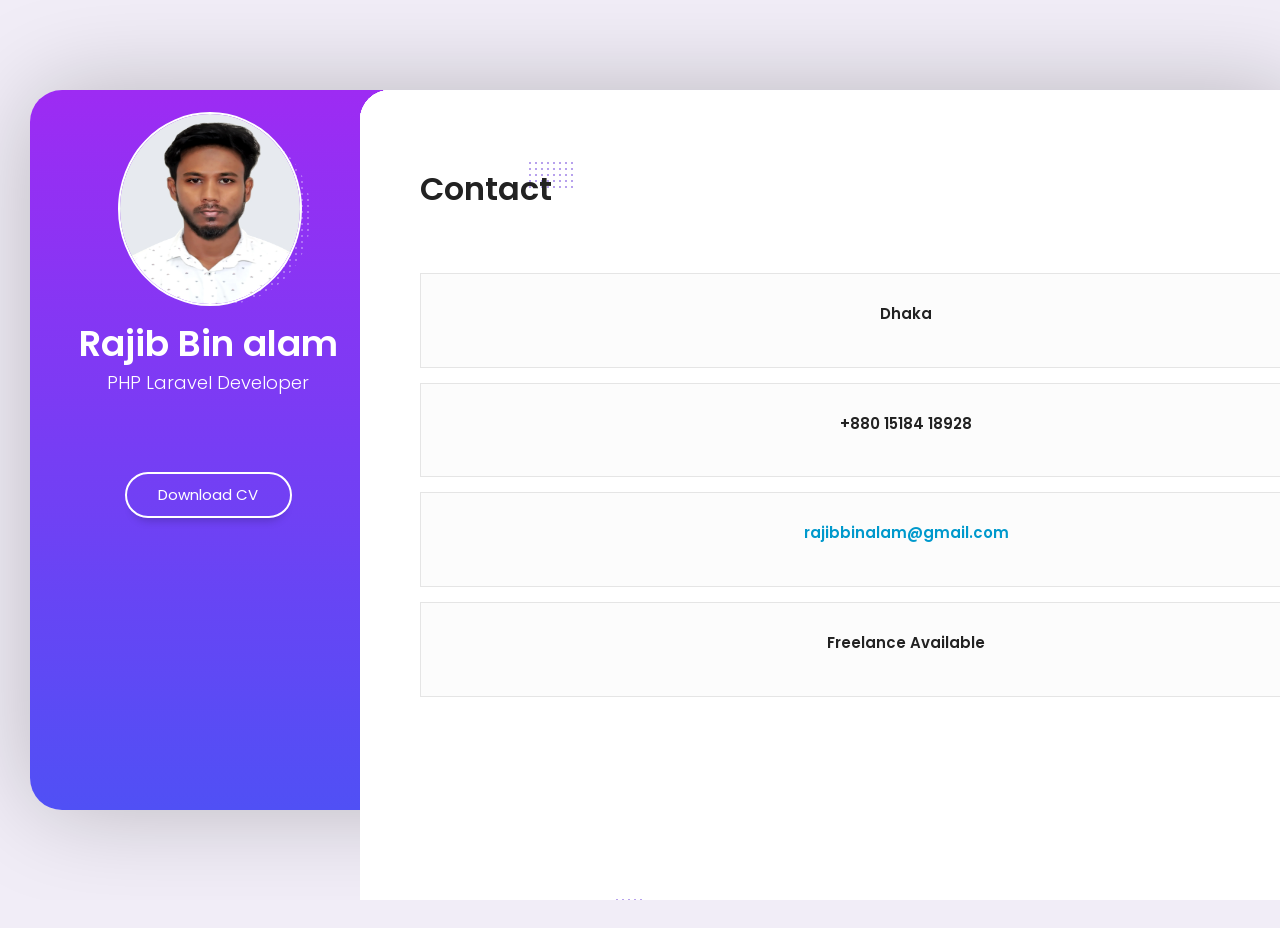
==== index.html @ aeb4ec1f "first" ====
<!DOCTYPE html>
<html lang="en" class="no-js">

<head>
  <meta charset="UTF-8" />
  <meta http-equiv="X-UA-Compatible" content="IE=edge">
  <title>Rajib Bin Alam | CV Template</title>
  <meta name="viewport" content="width=device-width, initial-scale=1, maximum-scale=1" />
  <meta name="description" content="Rajib Bin Alam | CV Template" />
  <meta name="keywords"
    content="Rajib bin alam, PHP Developer, Laravel, Web Developer, jquery, css3, bootstrap, Remot Work, portfolio" />
  <meta name="author" content="Rajib Bin Alam" />
  <link rel="shortcut icon" href="favicon.ico">


  <link rel="stylesheet" href="css/reset.css" type="text/css">
  <link rel="stylesheet" href="css/bootstrap-grid.min.css" type="text/css">
  <link rel="stylesheet" href="css/animations.css" type="text/css">
  <link rel="stylesheet" href="css/perfect-scrollbar.css" type="text/css">
  <link rel="stylesheet" href="css/owl.carousel.css" type="text/css">
  <link rel="stylesheet" href="css/magnific-popup.css" type="text/css">
  <link rel="stylesheet" href="css/main.css" type="text/css">
  <link rel="stylesheet" href="css/custome.css" type="text/css">

  <script src="js/modernizr.custom.js"></script>
</head>

<body>
  <!-- Animated Background -->
  <div class="lm-animated-bg" style="background-image: url(img/main_bg.png);"></div>
  <!-- /Animated Background -->

  <!-- Loading animation -->
  <div class="preloader">
    <div class="preloader-animation">
      <div class="preloader-spinner">
      </div>
    </div>
  </div>
  <!-- /Loading animation -->

  <div class="page">
    <div class="page-content">

      <header id="site_header" class="header mobile-menu-hide">
        <div class="header-content">
          <div class="header-photo">
            <img src="img/rajibbinalam.jpg" alt="Rajib Bin alam">
          </div>
          <div class="header-titles">
            <h2>Rajib Bin alam</h2>
            <h4>PHP Laravel Developer </h4>
          </div>
        </div>

        <ul class="main-menu">
          <li class="active">
            <a href="#home" class="nav-anim">
              <span class="menu-icon lnr lnr-home"></span>
              <span class="link-text">Home</span>
            </a>
          </li>
          <li>
            <a href="#about-me" class="nav-anim">
              <span class="menu-icon lnr lnr-user"></span>
              <span class="link-text">About Me</span>
            </a>
          </li>
          <li>
            <a href="#resume" class="nav-anim">
              <span class="menu-icon lnr lnr-graduation-hat"></span>
              <span class="link-text">Resume</span>
            </a>
          </li>
          <li>
            <a href="#portfolio" class="nav-anim">
              <span class="menu-icon lnr lnr-briefcase"></span>
              <span class="link-text">Portfolio</span>
            </a>
          </li>
          <li>
            <a href="#blog" class="nav-anim">
              <span class="menu-icon lnr lnr-book"></span>
              <span class="link-text">Blog</span>
            </a>
          </li>
          <li>
            <a href="#contact" class="nav-anim">
              <span class="menu-icon lnr lnr-envelope"></span>
              <span class="link-text">Contact</span>
            </a>
          </li>
        </ul>

        <div class="social-links">
          <ul>
            <li><a href="https://www.linkedin.com/in/rajibbinalam" target="_blank"><i
                  class="fab fa-linkedin-in"></i></a></li>
            <li><a href="https://www.facebook.com/imrba" target="_blank"><i class="fab fa-facebook-f"></i></a></li>
            <li><a href="https://twitter.com/rajibbinalam" target="_blank"><i class="fab fa-twitter"></i></a></li>
          </ul>
        </div>

        <div class="header-buttons">
          <a href="img/RAJIB_BIN_ALAM.pdf" target="_blank" onclick="" class="btn btn-primary">Download CV</a>
        </div>

        <!-- <div class="copyrights">© 2020 All rights reserved.</div> -->
      </header>

      <!-- Mobile Navigation -->
      <div class="menu-toggle">
        <span></span>
        <span></span>
        <span></span>
      </div>
      <!-- End Mobile Navigation -->

      <!-- Arrows Nav -->
      <div class="lmpixels-arrows-nav">
        <div class="lmpixels-arrow-right"><i class="lnr lnr-chevron-right"></i></div>
        <div class="lmpixels-arrow-left"><i class="lnr lnr-chevron-left"></i></div>
      </div>
      <!-- End Arrows Nav -->

      <div class="content-area">
        <div class="animated-sections">
          <!-- Home Subpage -->
          <section data-id="home" class="animated-section start-page">
            <div class="section-content vcentered">

              <div class="row">
                <div class="col-sm-12 col-md-12 col-lg-12">
                  <div class="title-block">
                    <h2>Rajib Bin alam</h2>
                    <div class="owl-carousel text-rotation">
                      <div class="item">
                        <div class="sp-subtitle">Full Stack Developer </div>
                      </div>

                      <div class="item">
                        <div class="sp-subtitle">Frontend Developer</div>
                      </div>
                    </div>
                  </div>
                </div>
              </div>

            </div>
          </section>
          <!-- End of Home Subpage -->

          <!-- About Me Subpage -->
          <section data-id="about-me" class="animated-section">
            <div class="page-title">
              <h2>About <span>Me</span></h2>
            </div>

            <div class="section-content">
              <!-- Personal Information -->
              <div class="row">
                <div class="col-xs-12 col-sm-7">
                  <p>I'm a Web Developer with 2Years of Experience. I have Worked lot of Web Sites with Host Online.
                    Currently i'm working with a Most Popular Software Company. Html, Css, Javascript, jQuery, Raw PHP,
                    PHP Framework Laravel (Backend) i have Done to Work. I have Done Live Project of Personal Website,
                    Medical Website, School Management System, Retail POS System, Pharmecy POS System and Website, Blog
                    Website, News Paper Website, Ecommerce POS System and Website.</p>
                </div>

                <div class="col-xs-12 col-sm-5">
                  <div class="info-list">
                    <ul>
                      <li>
                        <span class="title">Age</span>
                        <span class="value">23</span>
                      </li>

                      <li>
                        <span class="title">Residence</span>
                        <span class="value">Bangladeshi</span>
                      </li>

                      <li>
                        <span class="title">Address</span>
                        <span class="value">152/2 A Dhanmandi 27, Dhaka</span>
                      </li>

                      <li>
                        <span class="title">e-mail</span>
                        <span class="value">
                          <a href="mailto:rajibbinalam@gmail.com" class="__cf_email__"
                            data-cfemail="">rajibbinalam@gmail.com</a>
                        </span>
                      </li>

                      <li>
                        <span class="title">Phone</span>
                        <span class="value">+880 15184 18928</span>
                      </li>
                    </ul>
                  </div>
                </div>
              </div>
              <!-- End of Personal Information -->

              <div class="white-space-50"></div>

              <!-- Services -->
              <div class="row">
                <div class="col-xs-12 col-sm-12">
                  <div class="block-title">
                    <h3>What <span>I Do</span></h3>
                  </div>
                </div>
              </div>

              <div class="row">
                <div class="col-xs-12 col-sm-6">
                  <div class="col-inner">
                    <div class="info-list-w-icon">
                      <div class="info-block-w-icon">
                        <div class="ci-icon">
                          <i class="lnr lnr-store"></i>
                        </div>
                        <div class="ci-text">
                          <h4>Ecommerce</h4>
                          <p>Pellentesque pellentesque, ipsum sit amet auctor accumsan, odio tortor bibendum massa, sit
                            amet ultricies ex lectus scelerisque nibh. Ut non sodales.</p>
                        </div>
                      </div>
                      <div class="info-block-w-icon">
                        <div class="ci-icon">
                          <i class="lnr lnr-laptop-phone"></i>
                        </div>
                        <div class="ci-text">
                          <h4>Web Design</h4>
                          <p>Pellentesque pellentesque, ipsum sit amet auctor accumsan, odio tortor bibendum massa, sit
                            amet ultricies ex lectus scelerisque nibh. Ut non sodales.</p>
                        </div>
                      </div>
                    </div>
                  </div>
                </div>

                <div class="col-xs-12 col-sm-6">
                  <div class="col-inner">
                    <div class="info-list-w-icon">
                      <div class="info-block-w-icon">
                        <div class="ci-icon">
                          <i class="lnr lnr-pencil"></i>
                        </div>
                        <div class="ci-text">
                          <h4>PHP Laravel Development</h4>
                          <p>Pellentesque pellentesque, ipsum sit amet auctor accumsan, odio tortor bibendum massa, sit
                            amet ultricies ex lectus scelerisque nibh. Ut non sodales.</p>
                        </div>
                      </div>
                      <div class="info-block-w-icon">
                        <div class="ci-icon">
                          <i class="lnr lnr-flag"></i>
                        </div>
                        <div class="ci-text">
                          <h4>Management</h4>
                          <p>Pellentesque pellentesque, ipsum sit amet auctor accumsan, odio tortor bibendum massa, sit
                            amet ultricies ex lectus scelerisque nibh. Ut non sodales.</p>
                        </div>
                      </div>
                    </div>
                  </div>
                </div>
              </div>
              <!-- End of Services -->

              <div class="white-space-30"></div>

              <!-- Testimonials -->
              <div class="row">
                <div class="col-xs-12 col-sm-12">
                  <div class="block-title">
                    <h3>Testimonials</h3>
                  </div>
                </div>
              </div>

              <div class="row">
                <div class="col-xs-12 col-sm-12">
                  <div class="testimonials owl-carousel">
                    <!-- Testimonial 1 -->
                    <div class="testimonial">
                      <div class="img">
                        <img src="img/testimonials/testimonial-1.jpg" alt="Rajib Bin alam">
                      </div>
                      <div class="text">
                        <p>Vivamus at molestie dui, eu ornare orci. Curabitur vel egestas dolor. Nulla condimentum nunc
                          sit amet urna tempus finibus. Duis mollis leo id ligula pellentesque, at vehicula dui
                          ultrices.</p>
                      </div>

                      <div class="author-info">
                        <h4 class="author">Julia Hickman</h4>
                        <h5 class="company">Omni Source</h5>
                        <div class="icon">
                          <i class="fas fa-quote-right"></i>
                        </div>
                      </div>
                    </div>
                    <!-- End of Testimonial 1 -->

                    <!-- Testimonial 2 -->
                    <div class="testimonial">
                      <div class="img">
                        <img src="img/testimonials/testimonial-2.jpg" alt="Rajib Bin alam">
                      </div>
                      <div class="text">
                        <p>Vivamus at molestie dui, eu ornare orci. Curabitur vel egestas dolor. Nulla condimentum nunc
                          sit amet urna tempus finibus. Duis mollis leo id ligula pellentesque, at vehicula dui
                          ultrices.</p>
                      </div>

                      <div class="author-info">
                        <h4 class="author">Robert Watkins</h4>
                        <h5 class="company">Endicott Shoes</h5>
                        <div class="icon">
                          <i class="fas fa-quote-right"></i>
                        </div>
                      </div>
                    </div>
                    <!-- End of Testimonial 2 -->

                    <!-- Testimonial 3 -->
                    <div class="testimonial">
                      <div class="img">
                        <img src="img/testimonials/testimonial-3.jpg" alt="Rajib Bin alam">
                      </div>
                      <div class="text">
                        <p>Vivamus at molestie dui, eu ornare orci. Curabitur vel egestas dolor. Nulla condimentum nunc
                          sit amet urna tempus finibus. Duis mollis leo id ligula pellentesque, at vehicula dui
                          ultrices.</p>
                      </div>

                      <div class="author-info">
                        <h4 class="author">Kristin Carroll</h4>
                        <h5 class="company">Helping Hand</h5>
                        <div class="icon">
                          <i class="fas fa-quote-right"></i>
                        </div>
                      </div>
                    </div>
                    <!-- End of Testimonial 3 -->
                  </div>
                </div>
              </div>
              <!-- End of Testimonials -->

              <div class="white-space-50"></div>

              <!-- Clients -->
              <div class="row">
                <div class="col-xs-12 col-sm-12">
                  <div class="block-title">
                    <h3>Cilents</h3>
                  </div>
                </div>
              </div>

              <div class="row">
                <div class="col-xs-12 col-sm-12">
                  <div class="clients owl-carousel">

                    <div class="client-block">
                      <a href="https://www.fiverr.com/rajibbinalam" target="_blank" title="Logo">
                        <img src="img/clients/client-1.png" alt="Logo">
                      </a>
                    </div>

                    <div class="client-block">
                      <a href="https://www.upwork.com/freelancers/~012db8fdde4a971af8" target="_blank" title="Logo">
                        <img src="img/clients/client-2.png" alt="Logo">
                      </a>
                    </div>

                    <div class="client-block">
                      <a href="https://www.freelancer.com/u/rajibbin" target="_blank" title="Logo">
                        <img src="img/clients/client-4.png" alt="Logo">
                      </a>
                    </div>


                  </div>
                </div>
              </div>
              <!-- End of Clients -->

              <div class="white-space-50"></div>

              <!-- Pricing -->
              <div class="row">
                <div class="col-xs-12 col-sm-12">

                  <div class="block-title">
                    <h3>Pricing</h3>
                  </div>
                </div>
              </div>

              <div class="row">
                <div class=" col-xs-12 col-sm-12 ">
                  <div class="fw-pricing clearfix row">

                    <div class="fw-package-wrap col-md-6 highlight-col ">
                      <div class="fw-package">
                        <div class="fw-heading-row">
                          <span>Silver</span>
                        </div>

                        <div class="fw-pricing-row">
                          <span>$64</span>
                          <small>Start With</small>
                        </div>

                        <div class="fw-button-row">
                          <a href="#contact" target="_self" class="btn btn-primary">Contact</a>
                        </div>

                        <div class="fw-default-row">Html, css issue / Responsive</div>
                        <div class="fw-default-row">Laravel Development</div>
                        <div class="fw-default-row">Javascript , Jquery</div>
                      </div>
                    </div>

                    <div class="fw-package-wrap col-md-6 highlight-col ">
                      <div class="fw-package">
                        <div class="fw-heading-row">
                          <span>Gold</span>
                        </div>

                        <div class="fw-pricing-row">
                          <span>$150</span>
                          <small>Start With</small>
                        </div>

                        <div class="fw-button-row">
                          <a href="#contact" target="_self" class="btn btn-primary">Contact</a>
                        </div>

                        <div class="fw-default-row">Start New Project With PHP Laravel</div>
                        <div class="fw-default-row">CRM Software</div>
                        <div class="fw-default-row">HRM Software</div>
                        <div class="fw-default-row">POS System Software</div>
                        <div class="fw-default-row">School Management Software</div>
                      </div>
                    </div>

                  </div>
                </div>
              </div>
              <!-- End of Pricing -->

              <div class="white-space-50"></div>

              <!-- Fun Facts -->
              <div class="row">
                <div class="col-xs-12 col-sm-12">

                  <div class="block-title">
                    <h3>Working <span>Facts</span></h3>
                  </div>
                </div>
              </div>

              <div class="row">
                <div class="col-xs-12 col-sm-4">
                  <div class="fun-fact gray-default">
                    <i class="lnr lnr-heart"></i>
                    <h4>Happy Clients</h4>
                    <span class="fun-fact-block-value">3</span>
                    <span class="fun-fact-block-text"></span>
                  </div>
                </div>

                <div class="col-xs-12 col-sm-4">
                  <div class="fun-fact gray-default">
                    <i class="lnr lnr-clock"></i>
                    <h4>Working Hours</h4>
                    <span class="fun-fact-block-value">30H/Week</span>
                    <span class="fun-fact-block-text"></span>
                  </div>
                </div>

                <div class="col-xs-12 col-sm-4 ">
                  <div class="fun-fact gray-default">
                    <i class="lnr lnr-star"></i>
                    <h4>Awards Won</h4>
                    <span class="fun-fact-block-value">1</span>
                    <span class="fun-fact-block-text"></span>
                  </div>
                </div>
              </div>
              <!-- End of Fun Facts -->

            </div>
          </section>
          <!-- End of About Me Subpage -->

          <!-- Resume Subpage -->
          <section data-id="resume" class="animated-section">
            <div class="page-title">
              <h2>Resume</h2>
            </div>

            <div class="section-content">

              <div class="row">
                <div class="col-xs-12 col-sm-7">

                  <div class="block-title">
                    <h3>Experience</h3>
                  </div>

                  <div class="timeline timeline-second-style clearfix">
                    <div class="timeline-item clearfix">
                      <div class="left-part">
                        <h5 class="item-period">2022 - Current</h5>
                        <span class="item-company">PHP Laravel</span>
                      </div>
                      <div class="divider"></div>
                      <div class="right-part">
                        <h4 class="item-title">Jr Software Engineer</h4>
                        <p>
                          <strong> Smart Software Ltd.</strong>
                          <br>
                          20 March 2022 - Current
                        </p>
                      </div>
                    </div>

                    <div class="timeline-item clearfix">
                      <div class="left-part">
                        <h5 class="item-period">2017 - Current</h5>
                        <!-- <span class="item-company">Fontend Developer</span> -->
                      </div>
                      <div class="divider"></div>
                      <div class="right-part">
                        <h4 class="item-title">Frontend Developer</h4>
                        <p>
                          2017 - Current
                        </p>
                      </div>
                    </div>
                  </div>

                  <div class="white-space-50"></div>

                  <div class="block-title">
                    <h3>Education</h3>
                  </div>

                  <div class="timeline timeline-second-style clearfix">
                    <div class="timeline-item clearfix">
                      <div class="left-part">
                        <h5 class="item-period">2022 - Current</h5>
                        <span class="item-company">University</span>
                      </div>
                      <div class="divider"></div>
                      <div class="right-part">
                        <h4 class="item-title">Computer Science & Engineering</h4>
                        <p>
                          <strong>Green University of Bangladesh</strong>
                        </p>
                      </div>
                    </div>

                    <div class="timeline-item clearfix">
                      <div class="left-part">
                        <h5 class="item-period">2015 - 2019</h5>
                        <span class="item-company">College</span>
                      </div>
                      <div class="divider"></div>
                      <div class="right-part">
                        <h4 class="item-title">Computer Technology</h4>
                        <p>
                          <strong>Sylhet Polytechnic Institute</strong>
                        </p>
                      </div>
                    </div>
                  </div>

                </div>

                <!-- Skills & Certificates -->
                <div class="col-xs-12 col-sm-5">

                  <!-- Coding Skills -->
                  <div class="block-title">
                    <h3>Coding <span>Skills</span></h3>
                  </div>

                  <div class="skills-info skills-second-style">
                    <!-- Skill 5 -->
                    <div class="skill clearfix">
                      <h4>JavaScript</h4>
                      <div class="skill-value">95%</div>
                    </div>
                    <div class="skill-container skill-5">
                      <div class="skill-percentage"></div>
                    </div>
                    <!-- End of Skill 5 -->

                    <!-- Skill 6 -->
                    <div class="skill clearfix">
                      <h4>PHP</h4>
                      <div class="skill-value">85%</div>
                    </div>
                    <div class="skill-container skill-6">
                      <div class="skill-percentage"></div>
                    </div>
                    <!-- End of Skill 6 -->

                    <!-- Skill 7 -->
                    <div class="skill clearfix">
                      <h4>HTML/CSS</h4>
                      <div class="skill-value">100%</div>
                    </div>
                    <div class="skill-container skill-7">
                      <div class="skill-percentage"></div>
                    </div>
                    <!-- End of Skill 7 -->

                    <!-- Skill 8 -->
                    <div class="skill clearfix">
                      <h4>Laravel</h4>
                      <div class="skill-value">75%</div>
                    </div>
                    <div class="skill-container skill-8">
                      <div class="skill-percentage"></div>
                    </div>
                    <!-- End of Skill 8 -->

                    <!-- Skill 9 -->
                    <div class="skill clearfix">
                      <h4>React js</h4>
                      <div class="skill-value">90%</div>
                    </div>
                    <div class="skill-container skill-9">
                      <div class="skill-percentage"></div>
                    </div>
                    <!-- End of Skill 9 -->
                  </div>
                  <!-- End of Coding Skills -->

                  <div class="white-space-10"></div>

                  <!-- Coding Skills -->
                  <div class="block-title">
                    <h3>Technology <span>Skills</span></h3>
                  </div>

                  <div class="skills-info skills-second-style">
                    <!-- Skill 5 -->
                    <div class="skill clearfix">
                      <h4>GitHub</h4>
                      <div class="skill-value">95%</div>
                    </div>
                    <div class="skill-container skill-5">
                      <div class="skill-percentage"></div>
                    </div>
                    <!-- End of Skill 5 -->

                    <!-- Skill 6 -->
                    <div class="skill clearfix">
                      <h4>Git</h4>
                      <div class="skill-value">85%</div>
                    </div>
                    <div class="skill-container skill-6">
                      <div class="skill-percentage"></div>
                    </div>
                    <!-- End of Skill 6 -->

                    <!-- Skill 7 -->
                    <div class="skill clearfix">
                      <h4>Docker</h4>
                      <div class="skill-value">90%</div>
                    </div>
                    <div class="skill-container skill-7">
                      <div class="skill-percentage"></div>
                    </div>
                    <!-- End of Skill 7 -->

                    <!-- Skill 8 -->
                    <div class="skill clearfix">
                      <h4>API</h4>
                      <div class="skill-value">75%</div>
                    </div>
                    <div class="skill-container skill-8">
                      <div class="skill-percentage"></div>
                    </div>
                    <!-- End of Skill 8 -->
                  </div>
                  <!-- End of Coding Skills -->

                  <div class="white-space-10"></div>

                  <!-- Design Skills -->
                  <div class="block-title">
                    <h3>Design <span>Skills</span></h3>
                  </div>

                  <div class="skills-info skills-second-style">
                    <!-- Skill 1 -->
                    <div class="skill clearfix">
                      <h4>HTML / CSS</h4>
                      <div class="skill-value">80%</div>
                    </div>
                    <div class="skill-container skill-1">
                      <div class="skill-percentage"></div>
                    </div>
                    <!-- End of Skill 1 -->

                    <!-- Skill 2 -->
                    <div class="skill clearfix">
                      <h4>Adobe PhotoShop / Illustator</h4>
                      <div class="skill-value">65%</div>
                    </div>
                    <div class="skill-container skill-2">
                      <div class="skill-percentage"></div>
                    </div>
                    <!-- End of Skill 2 -->

                    <!-- Skill 3 -->
                    <div class="skill clearfix">
                      <h4>React js</h4>
                      <div class="skill-value">80%</div>
                    </div>
                    <div class="skill-container skill-3">
                      <div class="skill-percentage"></div>
                    </div>
                    <!-- End of Skill 3 -->

                    <!-- Skill 4 -->
                    <div class="skill clearfix">
                      <h4>jQuery</h4>
                      <div class="skill-value">90%</div>
                    </div>
                    <div class="skill-container skill-4">
                      <div class="skill-percentage"></div>
                    </div>
                    <!-- End of Skill 4 -->

                  </div>
                  <!-- End of Design Skills -->

                  <div class="white-space-10"></div>

                  <!-- Knowledges -->
                  <div class="block-title">
                    <h3>Knowledges</h3>
                  </div>

                  <ul class="knowledges">
                    <li>PHP</li>
                    <li>Javascript</li>
                    <li>C / C++</li>
                    <li>Laravel</li>
                    <li>HTML/CSS</li>
                    <li>Docker</li>
                    <li>Github</li>
                    <li>Git</li>
                    <li>React Js</li>
                    <li>Communication</li>
                    <li>Problem-Solving</li>
                    <li>Social Networking</li>
                    <li>Flexibility</li>
                  </ul>
                  <!-- End of Knowledges -->
                </div>
                <!-- End of Skills & Certificates -->
              </div>

              <div class="white-space-50"></div>

              <!-- Certificates -->
              <div class="row">
                <div class="col-xs-12 col-sm-12">
                  <div class="block-title">
                    <h3>Certificates</h3>
                  </div>
                </div>
              </div>

              <div class="row">
                <!-- Certificate 1 -->
                <div class="col-xs-12 col-sm-6">
                  <div class="certificate-item clearfix">
                    <div class="certi-logo">
                      <img src="img/certificate.PNG" alt="logo">
                    </div>

                    <div class="certi-content">
                      <div class="certi-title">
                        <h4>PHP Laravel Developer</h4>
                      </div>
                      <div class="certi-id">
                        <span>Bohubrihi</span>
                      </div>
                      <div class="certi-date">
                        <span>19 Octobar 2021</span>
                      </div>
                      <div class="certi-company">
                        <span></span>
                      </div>
                    </div>
                  </div>
                </div>
                <!-- End of Certificate 1 -->

                <!-- Certificate 2 -->
                <!-- <div class="col-xs-12 col-sm-6">
                      <div class="certificate-item clearfix">
                        <div class="certi-logo">
                          <img src="img/clients/client-1.png" alt="logo">
                        </div>
                        
                        <div class="certi-content">
                          <div class="certi-title">
                            <h4>Psyhology of Intertnation Design</h4>
                          </div>
                          <div class="certi-id">
                            <span>Membership ID: XXXX</span>
                          </div>
                          <div class="certi-date">
                            <span>19 April 2018</span>
                          </div>
                          <div class="certi-company">
                            <span></span>
                          </div>
                        </div>
                      </div>
                    </div> -->
                <!-- End of Certificate 2 -->

              </div>
              <!-- End of Certificates -->
            </div>
          </section>
          <!-- End of Resume Subpage -->

          <!-- Portfolio Subpage -->
          <section data-id="portfolio" class="animated-section">
            <div class="page-title">
              <h2>Portfolio</h2>
            </div>

            <div class="section-content">

              <div class="row">
                <div class="col-xs-12 col-sm-12">
                  <!-- Portfolio Content -->
                  <div class="portfolio-content">

                    <ul class="portfolio-filters">
                      <li class="active">
                        <a class="filter btn btn-sm btn-link" data-group="category_all">All</a>
                      </li>
                      <li>
                        <a class="filter btn btn-sm btn-link" data-group="category_detailed">Detailed</a>
                      </li>
                      <li>
                        <a class="filter btn btn-sm btn-link" data-group="category_mockups">Mockups</a>
                      </li>
                      <li>
                        <a class="filter btn btn-sm btn-link" data-group="category_soundcloud">SoundCloud</a>
                      </li>
                      <li>
                        <a class="filter btn btn-sm btn-link" data-group="category_vimeo-videos">Vimeo Videos</a>
                      </li>
                      <li>
                        <a class="filter btn btn-sm btn-link" data-group="category_youtube-videos">YouTube Videos</a>
                      </li>
                    </ul>

                    <!-- Portfolio Grid -->
                    <div class="portfolio-grid three-columns">
                      <div style="position: absolute;width: 100%;height: 100%;background-color: rgb(203, 203, 203);opacity: 0.9;z-index: 999999;text-align: center;">
                        <h2>Under Maintenece</h2>
                        <small>Working Project is Not Done yet.</small>
                      </div>
                      <figure class="item lbaudio" data-groups='["category_all", "category_soundcloud"]'>
                        <div class="portfolio-item-img">
                          <img src="img/portfolio/1.jpg" alt="SoundCloud Audio" title="" />
                          <a href="javascript:void(0)" class="lightbox mfp-iframe" title="SoundCloud Audio"></a>
                        </div>

                        <i class="fa fa-volume-up"></i>
                        <h4 class="name">SoundCloud Audio</h4>
                        <span class="category">SoundCloud</span>
                      </figure>

                      <figure class="item standard" data-groups='["category_all", "category_detailed"]'>
                        <div class="portfolio-item-img">
                          <img src="img/portfolio/2.jpg" alt="Media Project 2" title="" />
                          <a href="javascript:void(0)" class="ajax-page-load"></a>
                        </div>

                        <i class="far fa-file-alt"></i>
                        <h4 class="name">Detailed Project 2</h4>
                        <span class="category">Detailed</span>
                      </figure>

                      <figure class="item lbvideo" data-groups='["category_all", "category_vimeo-videos"]'>
                        <div class="portfolio-item-img">
                          <img src="img/portfolio/3.jpg" alt="Vimeo Video 1" title="" />
                          <a href="javascript:void(0)" class="lightbox mfp-iframe"
                            title="Vimeo Video 1"></a>
                        </div>

                        <i class="fas fa-video"></i>
                        <h4 class="name">Vimeo Video 1</h4>
                        <span class="category">Vimeo Videos</span>
                      </figure>

                      <figure class="item standard" data-groups='["category_all", "category_detailed"]'>
                        <div class="portfolio-item-img">
                          <img src="img/portfolio/4.jpg" alt="Media Project 1" title="" />
                          <a href="javascript:void(0)" class="ajax-page-load"></a>
                        </div>

                        <i class="far fa-file-alt"></i>
                        <h4 class="name">Detailed Project 1</h4>
                        <span class="category">Detailed</span>
                      </figure>

                      <figure class="item lbimage" data-groups='["category_all", "category_mockups"]'>
                        <div class="portfolio-item-img">
                          <img src="img/portfolio/5.jpg" alt="Mockup Design 1" title="" />
                          <a class="lightbox" title="Mockup Design 1" href="img/portfolio/full/5.jpg"></a>
                        </div>

                        <i class="far fa-image"></i>
                        <h4 class="name">Mockup Design 1</h4>
                        <span class="category">Mockups</span>
                      </figure>

                      <figure class="item lbvideo" data-groups='["category_all", "category_youtube-videos"]'>
                        <div class="portfolio-item-img">
                          <img src="img/portfolio/6.jpg" alt="YouTube Video 1" title="" />
                          <a href="javascript:void(0)" class="lightbox mfp-iframe"
                            title="YouTube Video 1"></a>
                        </div>

                        <i class="fas fa-video"></i>
                        <h4 class="name">YouTube Video 1</h4>
                        <span class="category">YouTube Videos</span>
                      </figure>
                    </div>
                  </div>
                  <!-- End of Portfolio Content -->
                </div>
              </div>
            </div>
          </section>
          <!-- End of Portfolio Subpage -->

          <!-- Blog Subpage -->
          <section data-id="blog" class="animated-section">
            <div class="page-title">
              <h2>Blog</h2>
            </div>

            <div class="section-content">
              <div class="row">
                <div class="col-xs-12 col-sm-12">
                  <div class="blog-masonry two-columns clearfix">

                    <div style="position: absolute;width: 100%;height: 100%;background-color: rgb(203, 203, 203);opacity: 0.9;z-index: 999999;text-align: center;">
                      <h2>Under Maintenece</h2>
                      <small>Working Project is Not Done yet.</small>
                    </div>
                    <!-- Blog Post 1 -->
                    <div class="item post-1">
                      <div class="blog-card">
                        <div class="media-block">
                          <div class="category">
                            <a href="#" title="View all posts in Design">Design</a>
                          </div>
                          <a href="blog-post-1.html">
                            <img src="img/blog/blog_post_1.jpg" class="size-blog-masonry-image-two-c"
                              alt="Why I Switched to Sketch For UI Design" title="" />
                            <div class="mask"></div>
                          </a>
                        </div>
                        <div class="post-info">
                          <div class="post-date">05 Mar 2020</div>
                          <a href="blog-post-1.html">
                            <h4 class="blog-item-title">Why I Switched to Sketch For UI Design</h4>
                          </a>
                        </div>
                      </div>
                    </div>
                    <!-- End of Blog Post 1 -->

                    <!-- Blog Post 2 -->
                    <div class="item post-2">
                      <div class="blog-card">
                        <div class="media-block">
                          <div class="category">
                            <a href="#" title="View all posts in UI">UI</a>
                          </div>
                          <a href="blog-post-1.html">
                            <img src="img/blog/blog_post_2.jpg" class="size-blog-masonry-image-two-c"
                              alt="Best Practices for Animated Progress Indicators" title="" />
                            <div class="mask"></div>
                          </a>
                        </div>
                        <div class="post-info">
                          <div class="post-date">23 Feb 2020</div>
                          <a href="blog-post-1.html">
                            <h4 class="blog-item-title">Best Practices for Animated Progress Indicators</h4>
                          </a>
                        </div>
                      </div>
                    </div>
                    <!-- End of Blog Post 2 -->

                    <!-- Blog Post 3 -->
                    <div class="item post-1">
                      <div class="blog-card">
                        <div class="media-block">
                          <div class="category">
                            <a href="#" title="View all posts in Design">Design</a>
                          </div>
                          <a href="blog-post-1.html">
                            <img src="img/blog/blog_post_3.jpg" class="size-blog-masonry-image-two-c"
                              alt="Designing the Perfect Feature Comparison Table" title="" />
                            <div class="mask"></div>
                          </a>
                        </div>
                        <div class="post-info">
                          <div class="post-date">06 Feb 2020</div>
                          <a href="blog-post-1.html">
                            <h4 class="blog-item-title">Designing the Perfect Feature Comparison Table</h4>
                          </a>
                        </div>
                      </div>
                    </div>
                    <!-- End of Blog Post 3 -->

                    <!-- Blog Post 4 -->
                    <div class="item post-2">
                      <div class="blog-card">
                        <div class="media-block">
                          <div class="category">
                            <a href="#" title="View all posts in E-Commerce">UI</a>
                          </div>
                          <a href="blog-post-1.html">
                            <img src="img/blog/blog_post_4.jpg" class="size-blog-masonry-image-two-c"
                              alt="An Overview of E-Commerce Platforms" title="" />
                            <div class="mask"></div>
                          </a>
                        </div>
                        <div class="post-info">
                          <div class="post-date">07 Jan 2020</div>
                          <a href="blog-post-1.html">
                            <h4 class="blog-item-title">An Overview of E-Commerce Platforms</h4>
                          </a>
                        </div>
                      </div>
                    </div>
                    <!-- End of Blog Post 4 -->
                  </div>
                </div>
              </div>
            </div>


          </section>
          <!-- End of Blog Subpage -->

          <!-- Contact Subpage -->
          <section data-id="contact" class="animated-section">
            <div class="page-title">
              <h2>Contact</h2>
            </div>

            <div class="section-content">

              <div class="row">
                <!-- Contact Info -->
                <div class="col-xs-12 col-sm-4">
                  <div class="lm-info-block gray-default">
                    <i class="lnr lnr-map-marker"></i>
                    <h4>Dhaka</h4>
                    <span class="lm-info-block-value"></span>
                    <span class="lm-info-block-text"></span>
                  </div>

                  <div class="lm-info-block gray-default">
                    <i class="lnr lnr-phone-handset"></i>
                    <h4>+880 15184 18928</h4>
                    <span class="lm-info-block-value"></span>
                    <span class="lm-info-block-text"></span>
                  </div>

                  <div class="lm-info-block gray-default">
                    <i class="lnr lnr-envelope"></i>
                    <h4>
                      <a href="mailto:rajibbinalam@gmail.com" class="__cf_email__" data-cfemail="">rajibbinalam@gmail.com</a>
                    </h4>
                    <span class="lm-info-block-value"></span>
                    <span class="lm-info-block-text"></span>
                  </div>

                  <div class="lm-info-block gray-default">
                    <i class="lnr lnr-checkmark-circle"></i>
                    <h4>Freelance Available</h4>
                    <span class="lm-info-block-value"></span>
                    <span class="lm-info-block-text"></span>
                  </div>


                </div>
                <!-- End of Contact Info -->

                <!-- Contact Form -->
                <div class="col-xs-12 col-sm-8">
                  <div id="map" class="map">
                    <div class="lmpixels-map">
                      <iframe frameborder="0" scrolling="no" marginheight="0" marginwidth="0" src=""></iframe>
                    </div>
                  </div>
                  <div class="block-title">
                    <h3>How Can I <span>Help You?</span></h3>
                  </div>

                  <form id="contact_form" class="contact-form"
                    action="https://lmpixels.com/demo/breezycv/light/3/contact_form/contact_form.php" method="post">

                    <div class="messages"></div>

                    <div class="controls two-columns">
                      <div class="fields clearfix">
                        <div class="left-column">
                          <div class="form-group form-group-with-icon">
                            <input id="form_name" type="text" name="name" class="form-control" placeholder=""
                              required="required" data-error="Name is required.">
                            <label>Full Name</label>
                            <div class="form-control-border"></div>
                            <div class="help-block with-errors"></div>
                          </div>

                          <div class="form-group form-group-with-icon">
                            <input id="form_email" type="email" name="email" class="form-control" placeholder=""
                              required="required" data-error="Valid email is required.">
                            <label>Email Address</label>
                            <div class="form-control-border"></div>
                            <div class="help-block with-errors"></div>
                          </div>

                          <div class="form-group form-group-with-icon">
                            <input id="form_subject" type="text" name="subject" class="form-control" placeholder=""
                              required="required" data-error="Subject is required.">
                            <label>Subject</label>
                            <div class="form-control-border"></div>
                            <div class="help-block with-errors"></div>
                          </div>
                        </div>
                        <div class="right-column">
                          <div class="form-group form-group-with-icon">
                            <textarea id="form_message" name="message" class="form-control" placeholder="" rows="7"
                              required="required" data-error="Please, leave me a message."></textarea>
                            <label>Message</label>
                            <div class="form-control-border"></div>
                            <div class="help-block with-errors"></div>
                          </div>
                        </div>
                      </div>

                      <div class="g-recaptcha" data-sitekey="6LdqmCAUAAAAAMMNEZvn6g4W5e0or2sZmAVpxVqI"></div>

                      <input type="submit" class="button btn-send" value="Send message">
                    </div>
                  </form>
                </div>
                <!-- End of Contact Form -->
              </div>

            </div>
          </section>
          <!-- End of Contact Subpage -->
        </div>
      </div>

    </div>
  </div>

  <script data-cfasync="false"
    src="../../../../cdn-cgi/scripts/5c5dd728/cloudflare-static/email-decode.min.js"></script>
  <script src="js/jquery-2.1.3.min.js"></script>
  <script src="js/modernizr.custom.js"></script>
  <script src="js/animating.js"></script>

  <script src="js/imagesloaded.pkgd.min.js"></script>
  <script src='../../../../../www.google.com/recaptcha/api.js'></script>

  <script src='js/perfect-scrollbar.min.js'></script>
  <script src='js/jquery.shuffle.min.js'></script>
  <script src='js/masonry.pkgd.min.js'></script>
  <script src='js/owl.carousel.min.js'></script>
  <script src="js/jquery.magnific-popup.min.js"></script>

  <script src="js/validator.js"></script>
  <script src="js/main.js"></script>
  <script defer src="https://static.cloudflareinsights.com/beacon.min.js/vaafb692b2aea4879b33c060e79fe94621666317369993"
    integrity="sha512-0ahDYl866UMhKuYcW078ScMalXqtFJggm7TmlUtp0UlD4eQk0Ixfnm5ykXKvGJNFjLMoortdseTfsRT8oCfgGA=="
    data-cf-beacon='{"rayId":"77e35dd18d4e78bd","version":"2022.11.3","r":1,"token":"94b99c0576dc45bf9d669fb5e9256829","si":100}'
    crossorigin="anonymous"></script>
</body>

<!-- Mirrored from lmpixels.com/demo/breezycv/light/3/index.html by HTTrack Website Copier/3.x [XR&CO'2014], Fri, 23 Dec 2022 19:05:20 GMT -->

</html>
---- css/perfect-scrollbar.css ----
.ps{-ms-touch-action:auto;touch-action:auto;overflow:hidden!important;-ms-overflow-style:none}@supports(-ms-overflow-style:none){.ps{overflow:auto!important}}@media screen and (-ms-high-contrast:active),(-ms-high-contrast:none){.ps{overflow:auto!important}}.ps.ps--active-x>.ps__scrollbar-x-rail,.ps.ps--active-y>.ps__scrollbar-y-rail{display:block;background-color:transparent}.ps.ps--in-scrolling.ps--x>.ps__scrollbar-x-rail{background-color:#eee;opacity:.9}.ps.ps--in-scrolling.ps--x>.ps__scrollbar-x-rail>.ps__scrollbar-x{background-color:#999;height:11px}.ps.ps--in-scrolling.ps--y>.ps__scrollbar-y-rail{background-color:#eee;opacity:.9}.ps.ps--in-scrolling.ps--y>.ps__scrollbar-y-rail>.ps__scrollbar-y{background-color:#999;width:11px}.ps>.ps__scrollbar-x-rail{display:none;position:absolute;opacity:0;-webkit-transition:background-color .2s linear,opacity .2s linear;-o-transition:background-color .2s linear,opacity .2s linear;-moz-transition:background-color .2s linear,opacity .2s linear;transition:background-color .2s linear,opacity .2s linear;bottom:0;height:15px}.ps>.ps__scrollbar-x-rail>.ps__scrollbar-x{position:absolute;background-color:#aaa;-webkit-border-radius:6px;-moz-border-radius:6px;border-radius:6px;-webkit-transition:background-color .2s linear,height .2s linear,width .2s ease-in-out,-webkit-border-radius .2s ease-in-out;transition:background-color .2s linear,height .2s linear,width .2s ease-in-out,-webkit-border-radius .2s ease-in-out;-o-transition:background-color .2s linear,height .2s linear,width .2s ease-in-out,border-radius .2s ease-in-out;-moz-transition:background-color .2s linear,height .2s linear,width .2s ease-in-out,border-radius .2s ease-in-out,-moz-border-radius .2s ease-in-out;transition:background-color .2s linear,height .2s linear,width .2s ease-in-out,border-radius .2s ease-in-out;transition:background-color .2s linear,height .2s linear,width .2s ease-in-out,border-radius .2s ease-in-out,-webkit-border-radius .2s ease-in-out,-moz-border-radius .2s ease-in-out;bottom:2px;height:6px}.ps>.ps__scrollbar-x-rail:hover>.ps__scrollbar-x,.ps>.ps__scrollbar-x-rail:active>.ps__scrollbar-x{height:11px}.ps>.ps__scrollbar-y-rail{display:none;position:absolute;opacity:0;-webkit-transition:background-color .2s linear,opacity .2s linear;-o-transition:background-color .2s linear,opacity .2s linear;-moz-transition:background-color .2s linear,opacity .2s linear;transition:background-color .2s linear,opacity .2s linear;right:0;width:15px}.ps>.ps__scrollbar-y-rail>.ps__scrollbar-y{position:absolute;background-color:#aaa;-webkit-border-radius:6px;-moz-border-radius:6px;border-radius:6px;-webkit-transition:background-color .2s linear,height .2s linear,width .2s ease-in-out,-webkit-border-radius .2s ease-in-out;transition:background-color .2s linear,height .2s linear,width .2s ease-in-out,-webkit-border-radius .2s ease-in-out;-o-transition:background-color .2s linear,height .2s linear,width .2s ease-in-out,border-radius .2s ease-in-out;-moz-transition:background-color .2s linear,height .2s linear,width .2s ease-in-out,border-radius .2s ease-in-out,-moz-border-radius .2s ease-in-out;transition:background-color .2s linear,height .2s linear,width .2s ease-in-out,border-radius .2s ease-in-out;transition:background-color .2s linear,height .2s linear,width .2s ease-in-out,border-radius .2s ease-in-out,-webkit-border-radius .2s ease-in-out,-moz-border-radius .2s ease-in-out;right:2px;width:6px}.ps>.ps__scrollbar-y-rail:hover>.ps__scrollbar-y,.ps>.ps__scrollbar-y-rail:active>.ps__scrollbar-y{width:11px}.ps:hover.ps--in-scrolling.ps--x>.ps__scrollbar-x-rail{background-color:#eee;opacity:.9}.ps:hover.ps--in-scrolling.ps--x>.ps__scrollbar-x-rail>.ps__scrollbar-x{background-color:#999;height:11px}.ps:hover.ps--in-scrolling.ps--y>.ps__scrollbar-y-rail{background-color:#eee;opacity:.9}.ps:hover.ps--in-scrolling.ps--y>.ps__scrollbar-y-rail>.ps__scrollbar-y{background-color:#999;width:11px}.ps:hover>.ps__scrollbar-x-rail,.ps:hover>.ps__scrollbar-y-rail{opacity:.6}.ps:hover>.ps__scrollbar-x-rail:hover{background-color:#eee;opacity:.9}.ps:hover>.ps__scrollbar-x-rail:hover>.ps__scrollbar-x{background-color:#999}.ps:hover>.ps__scrollbar-y-rail:hover{background-color:#eee;opacity:.9}.ps:hover>.ps__scrollbar-y-rail:hover>.ps__scrollbar-y{background-color:#999}
---- css/custome.css ----
::-webkit-scrollbar {
    width: 5px;
}

/* Track */
::-webkit-scrollbar-track {
    /* box-shadow: inset 0 0 5px grey; */
    border-radius: 10px;
}

/* Handle */
::-webkit-scrollbar-thumb {
    /* background: rgb(255, 255, 255); */
    background: transparent;
    display: none;
    border-radius: 10px;
}

/* Handle on hover */
::-webkit-scrollbar-thumb:hover {
    background: #e9e9e9;
}
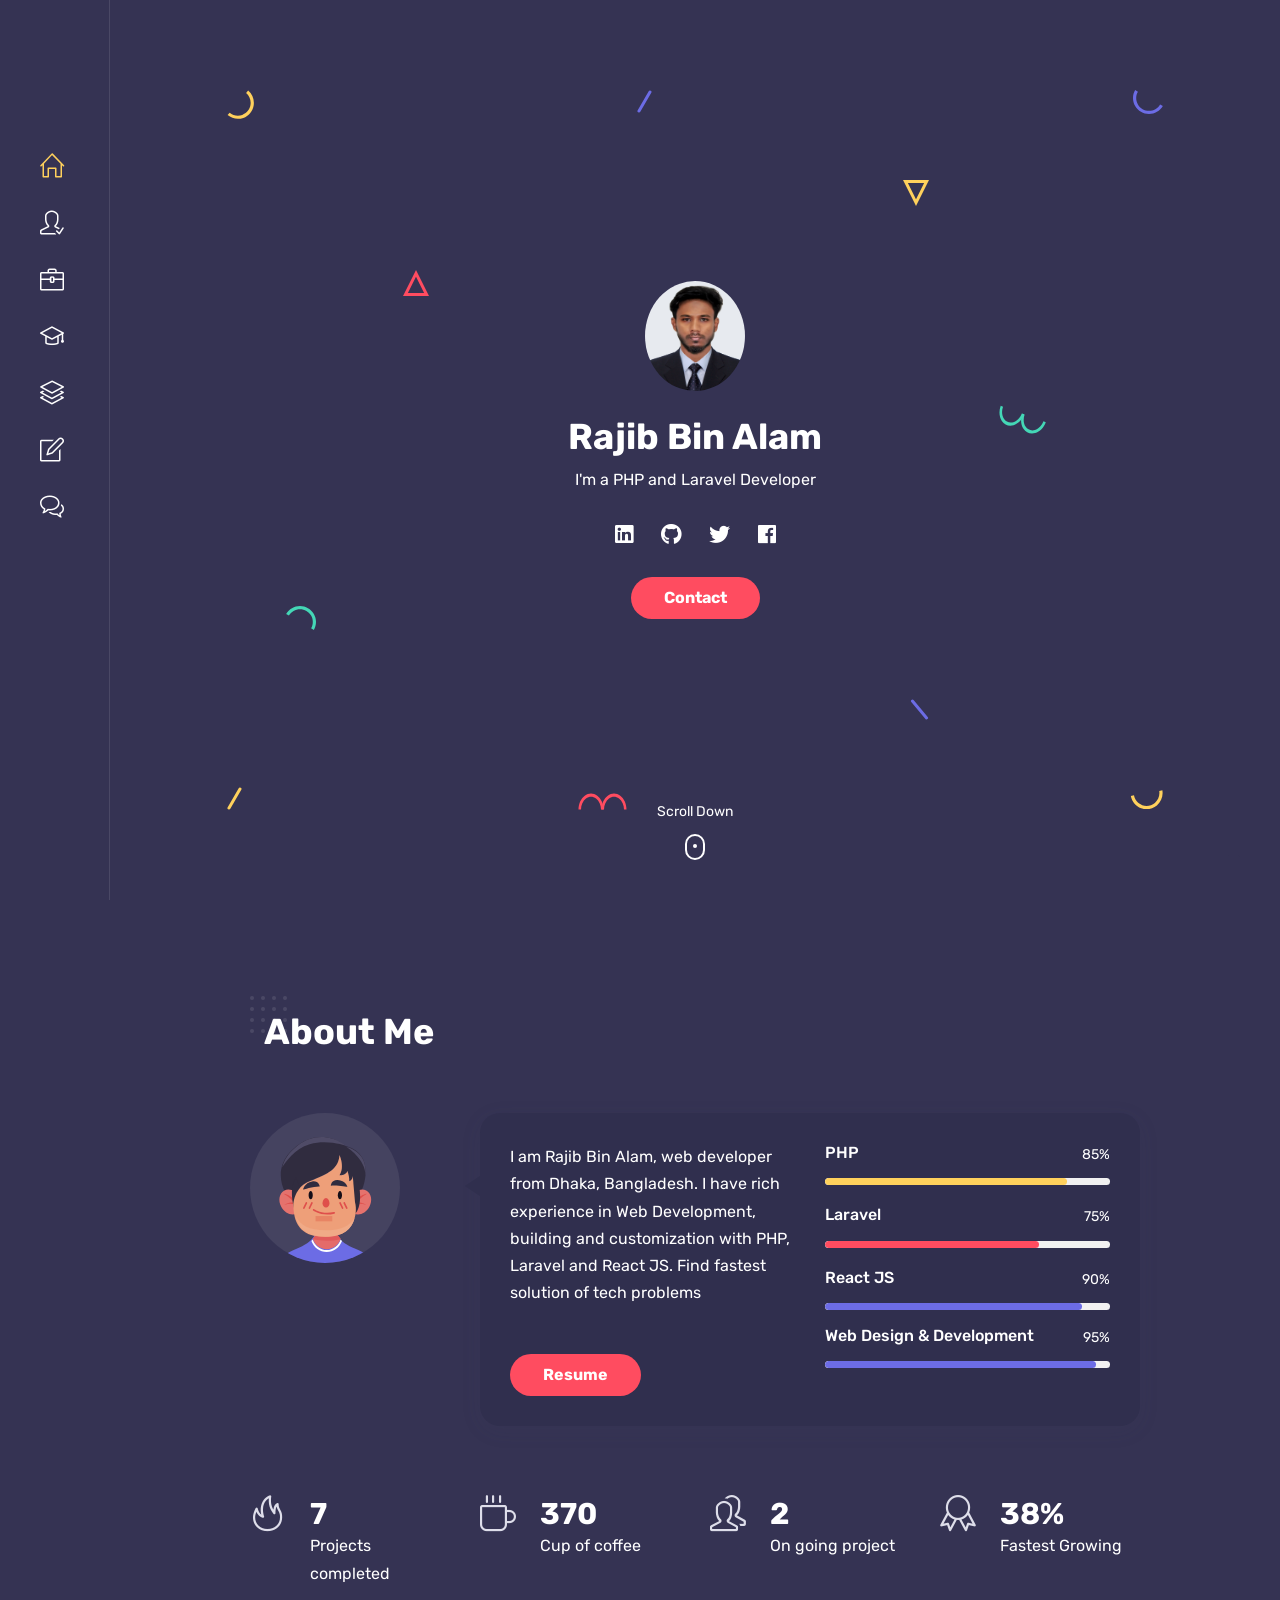
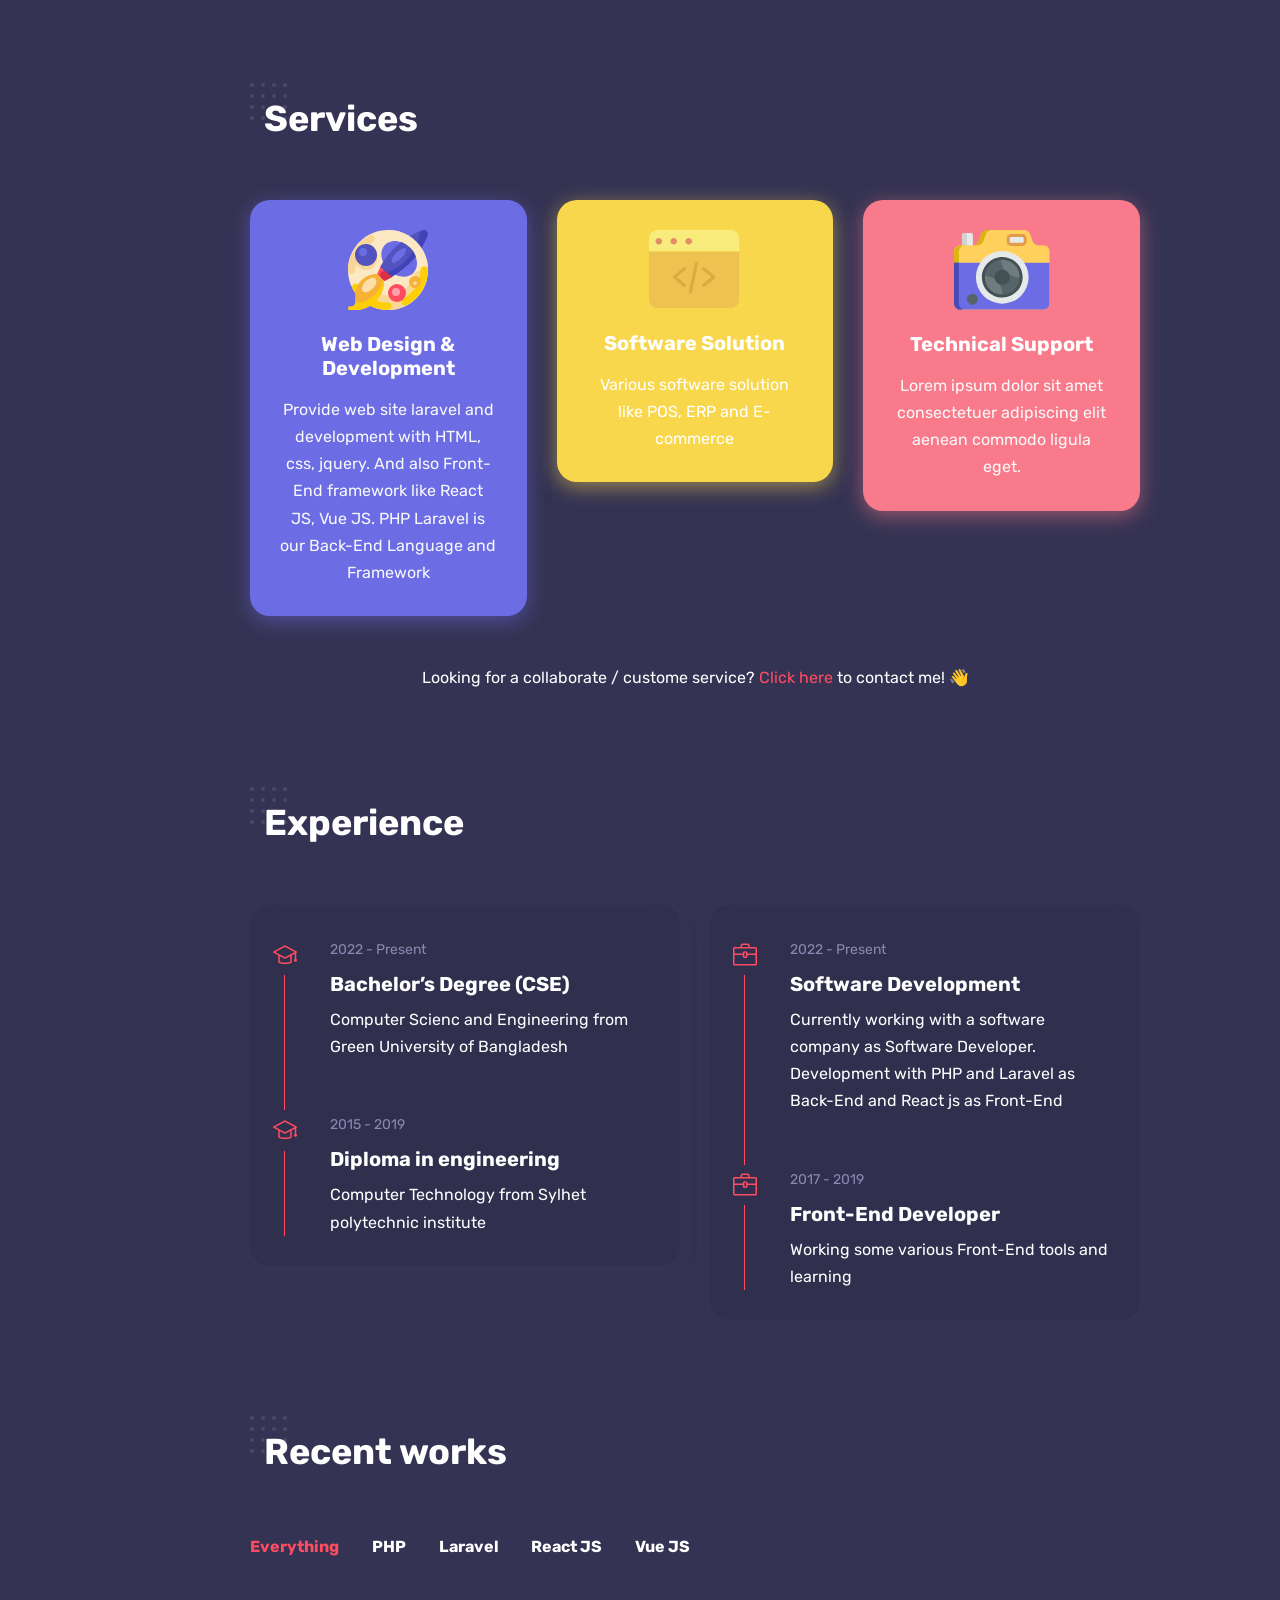
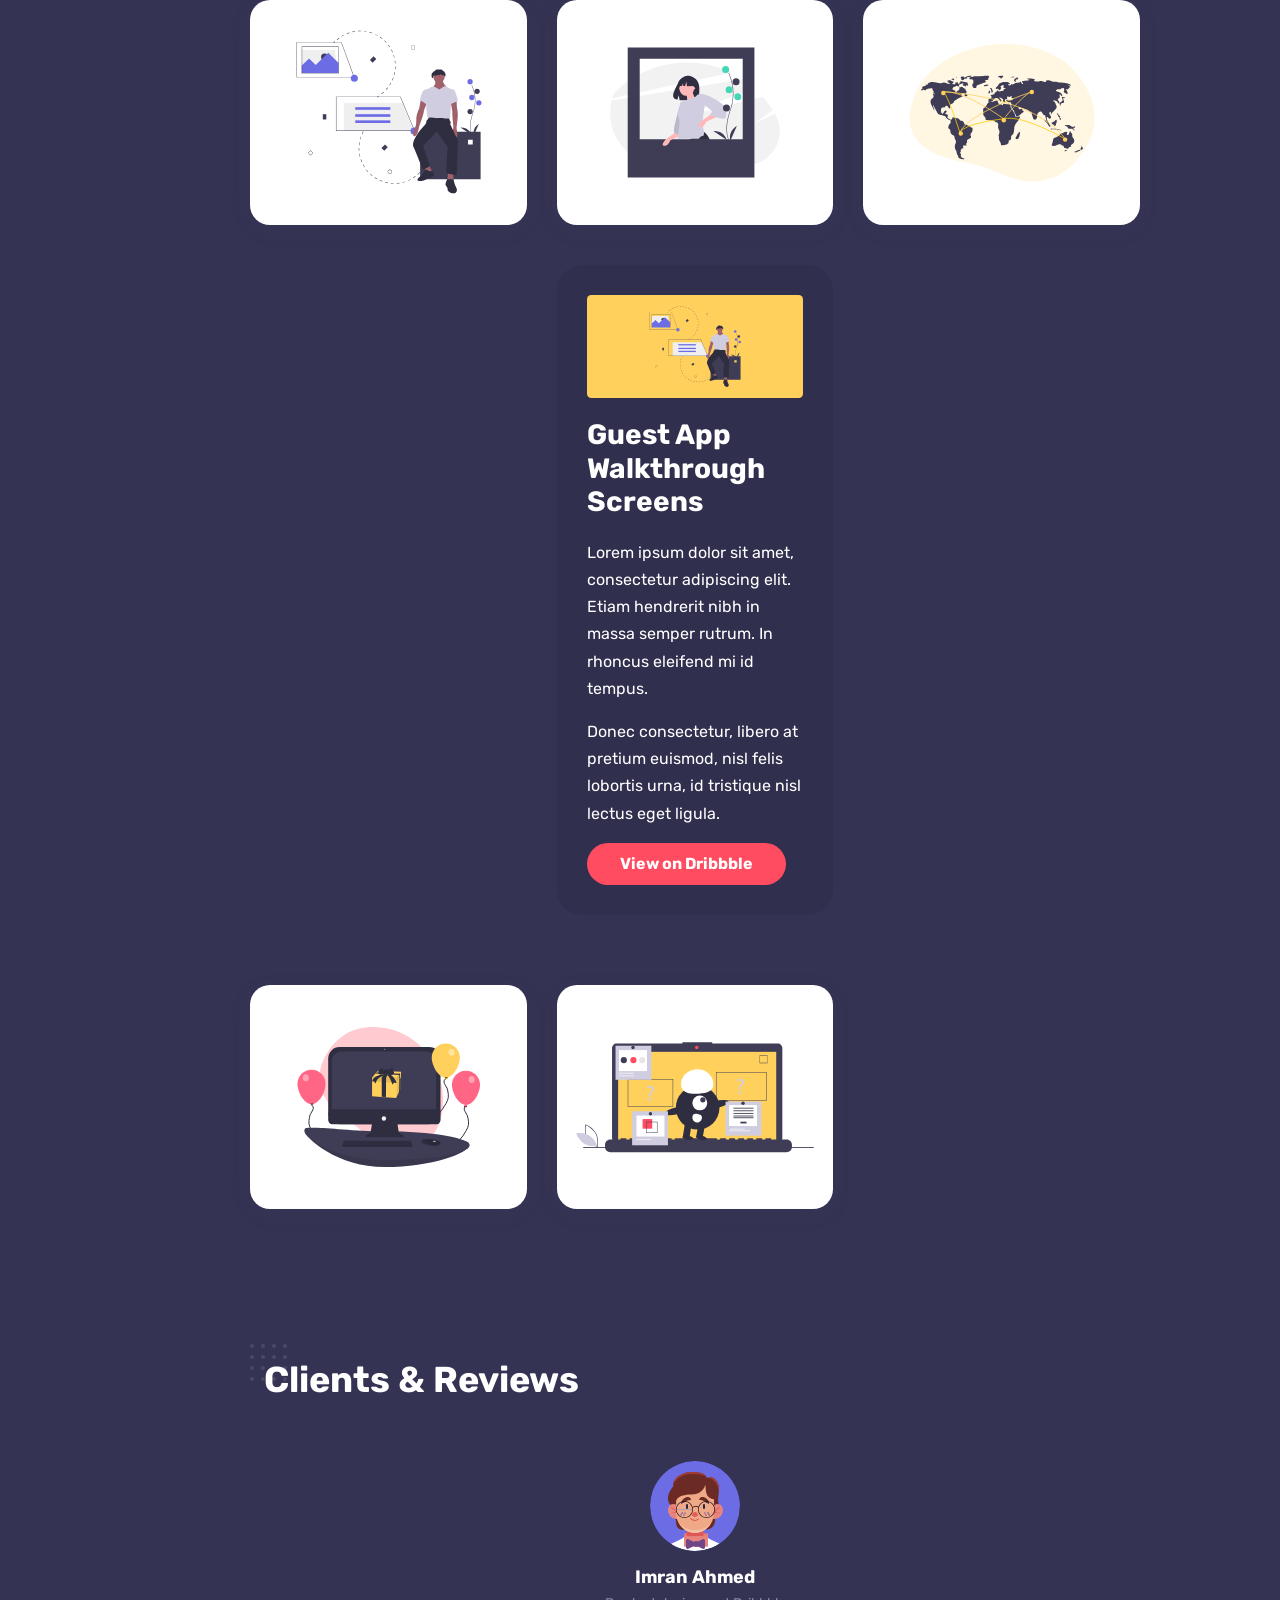
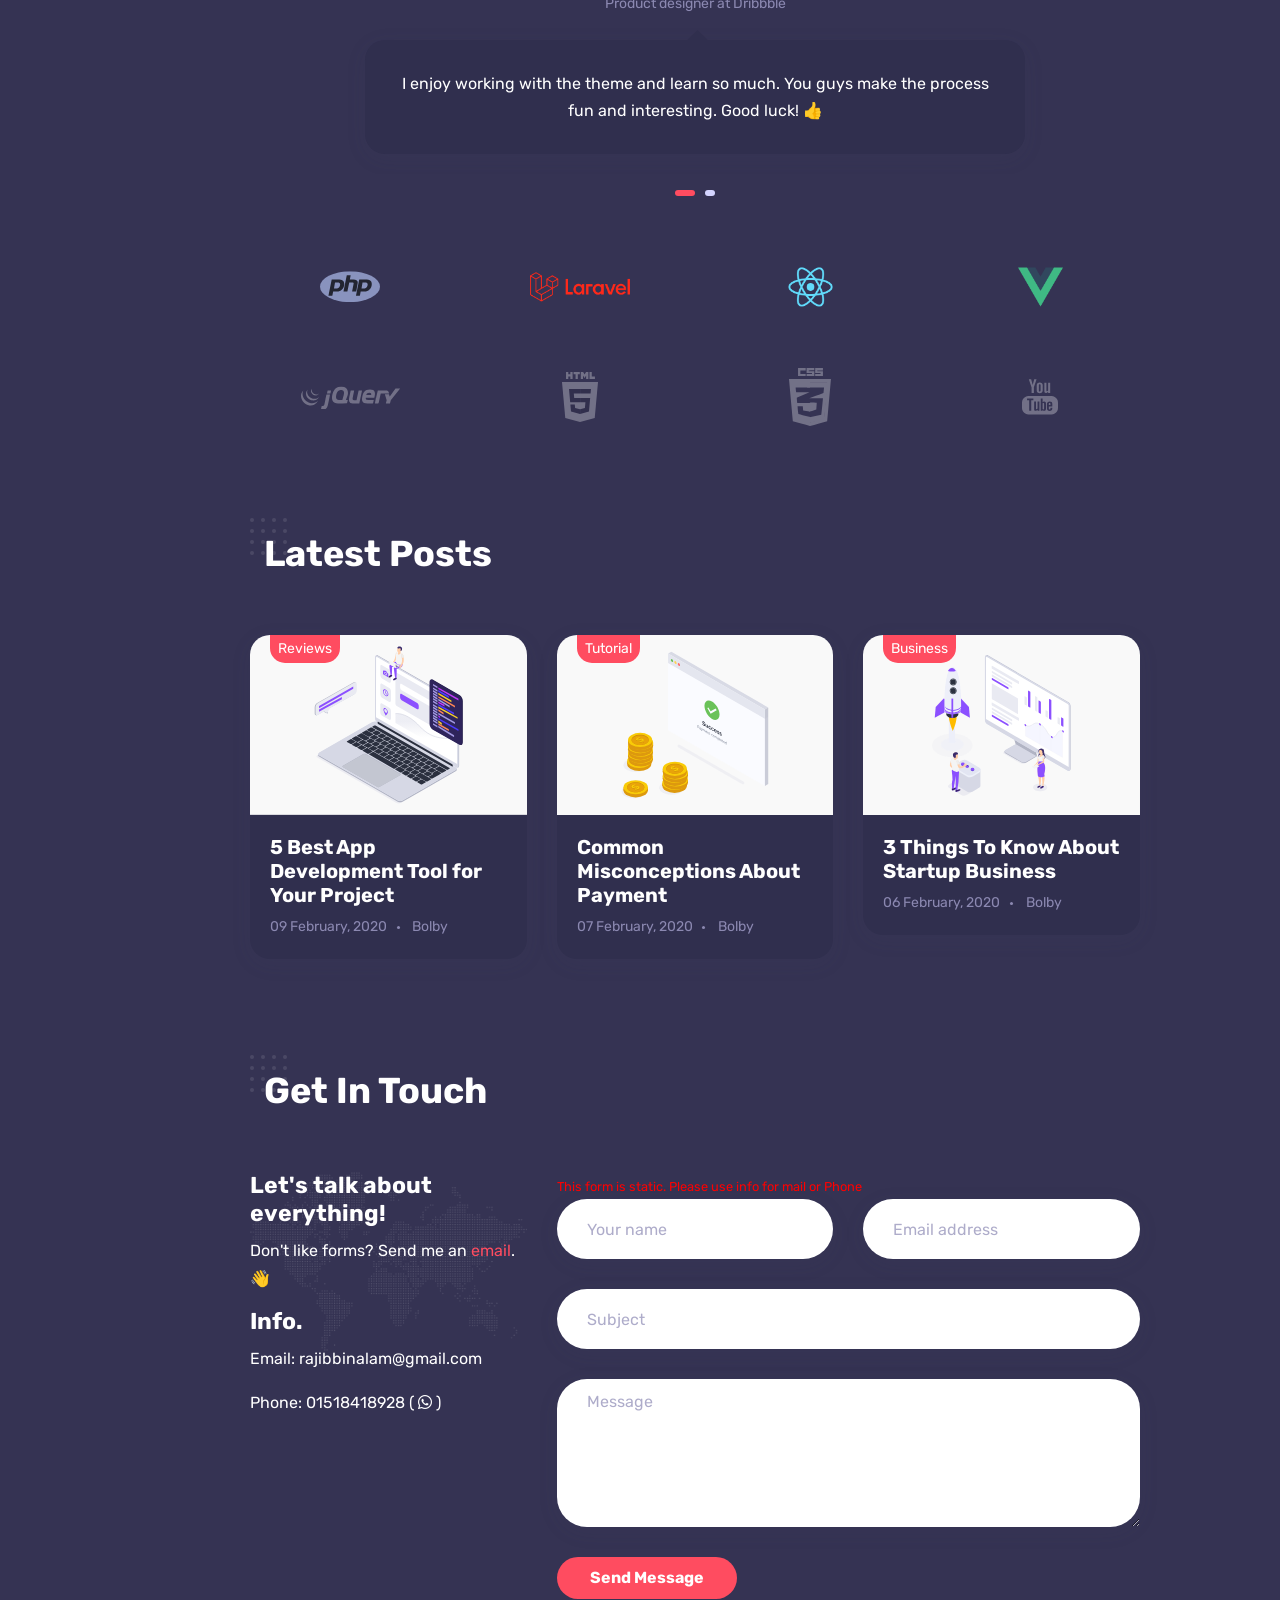
==== commit f4c6add2: "update" ====
--- a/index.html
+++ b/index.html
@@ -1,1220 +1,951 @@
 <!DOCTYPE html>
-<html lang="en" class="no-js">
+<html lang="en-US">
 
 <head>
-  <meta charset="UTF-8" />
-  <meta http-equiv="X-UA-Compatible" content="IE=edge">
-  <title>Rajib Bin Alam | CV Template</title>
-  <meta name="viewport" content="width=device-width, initial-scale=1, maximum-scale=1" />
-  <meta name="description" content="Rajib Bin Alam | CV Template" />
-  <meta name="keywords"
-    content="Rajib bin alam, PHP Developer, Laravel, Web Developer, jquery, css3, bootstrap, Remot Work, portfolio" />
-  <meta name="author" content="Rajib Bin Alam" />
-  <link rel="shortcut icon" href="favicon.ico">
-
-
-  <link rel="stylesheet" href="css/reset.css" type="text/css">
-  <link rel="stylesheet" href="css/bootstrap-grid.min.css" type="text/css">
-  <link rel="stylesheet" href="css/animations.css" type="text/css">
-  <link rel="stylesheet" href="css/perfect-scrollbar.css" type="text/css">
-  <link rel="stylesheet" href="css/owl.carousel.css" type="text/css">
-  <link rel="stylesheet" href="css/magnific-popup.css" type="text/css">
-  <link rel="stylesheet" href="css/main.css" type="text/css">
-  <link rel="stylesheet" href="css/custome.css" type="text/css">
-
-  <script src="js/modernizr.custom.js"></script>
+	<meta http-equiv="Content-Type" content="text/html; charset=UTF-8">
+	<title>Rajib Bin Alam</title>
+	<meta name="description" content="Rajib Bin Alam">
+	<meta name="viewport" content="width=device-width, initial-scale=1, maximum-scale=1">
+	<link rel="shortcut icon" type="image/x-icon" href="images/logo.png">
+
+	<!-- STYLESHEETS -->
+	<link rel="stylesheet" href="css/bootstrap.min.css" type="text/css" media="all">
+	<link rel="stylesheet" href="css/all.min.css" type="text/css" media="all">
+	<link rel="stylesheet" href="css/simple-line-icons.css" type="text/css" media="all">
+	<link rel="stylesheet" href="css/slick.css" type="text/css" media="all">
+	<link rel="stylesheet" href="css/animate.css" type="text/css" media="all">
+	<link rel="stylesheet" href="css/magnific-popup.css" type="text/css" media="all">
+	<link rel="stylesheet" href="css/style.css" type="text/css" media="all">
+
 </head>
 
-<body>
-  <!-- Animated Background -->
-  <div class="lm-animated-bg" style="background-image: url(img/main_bg.png);"></div>
-  <!-- /Animated Background -->
-
-  <!-- Loading animation -->
-  <div class="preloader">
-    <div class="preloader-animation">
-      <div class="preloader-spinner">
-      </div>
-    </div>
-  </div>
-  <!-- /Loading animation -->
-
-  <div class="page">
-    <div class="page-content">
-
-      <header id="site_header" class="header mobile-menu-hide">
-        <div class="header-content">
-          <div class="header-photo">
-            <img src="img/rajibbinalam.jpg" alt="Rajib Bin alam">
-          </div>
-          <div class="header-titles">
-            <h2>Rajib Bin alam</h2>
-            <h4>PHP Laravel Developer </h4>
-          </div>
-        </div>
-
-        <ul class="main-menu">
-          <li class="active">
-            <a href="#home" class="nav-anim">
-              <span class="menu-icon lnr lnr-home"></span>
-              <span class="link-text">Home</span>
-            </a>
-          </li>
-          <li>
-            <a href="#about-me" class="nav-anim">
-              <span class="menu-icon lnr lnr-user"></span>
-              <span class="link-text">About Me</span>
-            </a>
-          </li>
-          <li>
-            <a href="#resume" class="nav-anim">
-              <span class="menu-icon lnr lnr-graduation-hat"></span>
-              <span class="link-text">Resume</span>
-            </a>
-          </li>
-          <li>
-            <a href="#portfolio" class="nav-anim">
-              <span class="menu-icon lnr lnr-briefcase"></span>
-              <span class="link-text">Portfolio</span>
-            </a>
-          </li>
-          <li>
-            <a href="#blog" class="nav-anim">
-              <span class="menu-icon lnr lnr-book"></span>
-              <span class="link-text">Blog</span>
-            </a>
-          </li>
-          <li>
-            <a href="#contact" class="nav-anim">
-              <span class="menu-icon lnr lnr-envelope"></span>
-              <span class="link-text">Contact</span>
-            </a>
-          </li>
-        </ul>
-
-        <div class="social-links">
-          <ul>
-            <li><a href="https://www.linkedin.com/in/rajibbinalam" target="_blank"><i
-                  class="fab fa-linkedin-in"></i></a></li>
-            <li><a href="https://www.facebook.com/imrba" target="_blank"><i class="fab fa-facebook-f"></i></a></li>
-            <li><a href="https://twitter.com/rajibbinalam" target="_blank"><i class="fab fa-twitter"></i></a></li>
-          </ul>
-        </div>
-
-        <div class="header-buttons">
-          <a href="img/RAJIB_BIN_ALAM.pdf" target="_blank" onclick="" class="btn btn-primary">Download CV</a>
-        </div>
-
-        <!-- <div class="copyrights">© 2020 All rights reserved.</div> -->
-      </header>
-
-      <!-- Mobile Navigation -->
-      <div class="menu-toggle">
-        <span></span>
-        <span></span>
-        <span></span>
-      </div>
-      <!-- End Mobile Navigation -->
-
-      <!-- Arrows Nav -->
-      <div class="lmpixels-arrows-nav">
-        <div class="lmpixels-arrow-right"><i class="lnr lnr-chevron-right"></i></div>
-        <div class="lmpixels-arrow-left"><i class="lnr lnr-chevron-left"></i></div>
-      </div>
-      <!-- End Arrows Nav -->
-
-      <div class="content-area">
-        <div class="animated-sections">
-          <!-- Home Subpage -->
-          <section data-id="home" class="animated-section start-page">
-            <div class="section-content vcentered">
-
-              <div class="row">
-                <div class="col-sm-12 col-md-12 col-lg-12">
-                  <div class="title-block">
-                    <h2>Rajib Bin alam</h2>
-                    <div class="owl-carousel text-rotation">
-                      <div class="item">
-                        <div class="sp-subtitle">Full Stack Developer </div>
-                      </div>
-
-                      <div class="item">
-                        <div class="sp-subtitle">Frontend Developer</div>
-                      </div>
-                    </div>
-                  </div>
-                </div>
-              </div>
-
-            </div>
-          </section>
-          <!-- End of Home Subpage -->
-
-          <!-- About Me Subpage -->
-          <section data-id="about-me" class="animated-section">
-            <div class="page-title">
-              <h2>About <span>Me</span></h2>
-            </div>
-
-            <div class="section-content">
-              <!-- Personal Information -->
-              <div class="row">
-                <div class="col-xs-12 col-sm-7">
-                  <p>I'm a Web Developer with 2Years of Experience. I have Worked lot of Web Sites with Host Online.
-                    Currently i'm working with a Most Popular Software Company. Html, Css, Javascript, jQuery, Raw PHP,
-                    PHP Framework Laravel (Backend) i have Done to Work. I have Done Live Project of Personal Website,
-                    Medical Website, School Management System, Retail POS System, Pharmecy POS System and Website, Blog
-                    Website, News Paper Website, Ecommerce POS System and Website.</p>
-                </div>
-
-                <div class="col-xs-12 col-sm-5">
-                  <div class="info-list">
-                    <ul>
-                      <li>
-                        <span class="title">Age</span>
-                        <span class="value">23</span>
-                      </li>
-
-                      <li>
-                        <span class="title">Residence</span>
-                        <span class="value">Bangladeshi</span>
-                      </li>
-
-                      <li>
-                        <span class="title">Address</span>
-                        <span class="value">152/2 A Dhanmandi 27, Dhaka</span>
-                      </li>
-
-                      <li>
-                        <span class="title">e-mail</span>
-                        <span class="value">
-                          <a href="mailto:rajibbinalam@gmail.com" class="__cf_email__"
-                            data-cfemail="">rajibbinalam@gmail.com</a>
-                        </span>
-                      </li>
-
-                      <li>
-                        <span class="title">Phone</span>
-                        <span class="value">+880 15184 18928</span>
-                      </li>
-                    </ul>
-                  </div>
-                </div>
-              </div>
-              <!-- End of Personal Information -->
-
-              <div class="white-space-50"></div>
-
-              <!-- Services -->
-              <div class="row">
-                <div class="col-xs-12 col-sm-12">
-                  <div class="block-title">
-                    <h3>What <span>I Do</span></h3>
-                  </div>
-                </div>
-              </div>
-
-              <div class="row">
-                <div class="col-xs-12 col-sm-6">
-                  <div class="col-inner">
-                    <div class="info-list-w-icon">
-                      <div class="info-block-w-icon">
-                        <div class="ci-icon">
-                          <i class="lnr lnr-store"></i>
-                        </div>
-                        <div class="ci-text">
-                          <h4>Ecommerce</h4>
-                          <p>Pellentesque pellentesque, ipsum sit amet auctor accumsan, odio tortor bibendum massa, sit
-                            amet ultricies ex lectus scelerisque nibh. Ut non sodales.</p>
-                        </div>
-                      </div>
-                      <div class="info-block-w-icon">
-                        <div class="ci-icon">
-                          <i class="lnr lnr-laptop-phone"></i>
-                        </div>
-                        <div class="ci-text">
-                          <h4>Web Design</h4>
-                          <p>Pellentesque pellentesque, ipsum sit amet auctor accumsan, odio tortor bibendum massa, sit
-                            amet ultricies ex lectus scelerisque nibh. Ut non sodales.</p>
-                        </div>
-                      </div>
-                    </div>
-                  </div>
-                </div>
-
-                <div class="col-xs-12 col-sm-6">
-                  <div class="col-inner">
-                    <div class="info-list-w-icon">
-                      <div class="info-block-w-icon">
-                        <div class="ci-icon">
-                          <i class="lnr lnr-pencil"></i>
-                        </div>
-                        <div class="ci-text">
-                          <h4>PHP Laravel Development</h4>
-                          <p>Pellentesque pellentesque, ipsum sit amet auctor accumsan, odio tortor bibendum massa, sit
-                            amet ultricies ex lectus scelerisque nibh. Ut non sodales.</p>
-                        </div>
-                      </div>
-                      <div class="info-block-w-icon">
-                        <div class="ci-icon">
-                          <i class="lnr lnr-flag"></i>
-                        </div>
-                        <div class="ci-text">
-                          <h4>Management</h4>
-                          <p>Pellentesque pellentesque, ipsum sit amet auctor accumsan, odio tortor bibendum massa, sit
-                            amet ultricies ex lectus scelerisque nibh. Ut non sodales.</p>
-                        </div>
-                      </div>
-                    </div>
-                  </div>
-                </div>
-              </div>
-              <!-- End of Services -->
-
-              <div class="white-space-30"></div>
-
-              <!-- Testimonials -->
-              <div class="row">
-                <div class="col-xs-12 col-sm-12">
-                  <div class="block-title">
-                    <h3>Testimonials</h3>
-                  </div>
-                </div>
-              </div>
-
-              <div class="row">
-                <div class="col-xs-12 col-sm-12">
-                  <div class="testimonials owl-carousel">
-                    <!-- Testimonial 1 -->
-                    <div class="testimonial">
-                      <div class="img">
-                        <img src="img/testimonials/testimonial-1.jpg" alt="Rajib Bin alam">
-                      </div>
-                      <div class="text">
-                        <p>Vivamus at molestie dui, eu ornare orci. Curabitur vel egestas dolor. Nulla condimentum nunc
-                          sit amet urna tempus finibus. Duis mollis leo id ligula pellentesque, at vehicula dui
-                          ultrices.</p>
-                      </div>
-
-                      <div class="author-info">
-                        <h4 class="author">Julia Hickman</h4>
-                        <h5 class="company">Omni Source</h5>
-                        <div class="icon">
-                          <i class="fas fa-quote-right"></i>
-                        </div>
-                      </div>
-                    </div>
-                    <!-- End of Testimonial 1 -->
-
-                    <!-- Testimonial 2 -->
-                    <div class="testimonial">
-                      <div class="img">
-                        <img src="img/testimonials/testimonial-2.jpg" alt="Rajib Bin alam">
-                      </div>
-                      <div class="text">
-                        <p>Vivamus at molestie dui, eu ornare orci. Curabitur vel egestas dolor. Nulla condimentum nunc
-                          sit amet urna tempus finibus. Duis mollis leo id ligula pellentesque, at vehicula dui
-                          ultrices.</p>
-                      </div>
-
-                      <div class="author-info">
-                        <h4 class="author">Robert Watkins</h4>
-                        <h5 class="company">Endicott Shoes</h5>
-                        <div class="icon">
-                          <i class="fas fa-quote-right"></i>
-                        </div>
-                      </div>
-                    </div>
-                    <!-- End of Testimonial 2 -->
-
-                    <!-- Testimonial 3 -->
-                    <div class="testimonial">
-                      <div class="img">
-                        <img src="img/testimonials/testimonial-3.jpg" alt="Rajib Bin alam">
-                      </div>
-                      <div class="text">
-                        <p>Vivamus at molestie dui, eu ornare orci. Curabitur vel egestas dolor. Nulla condimentum nunc
-                          sit amet urna tempus finibus. Duis mollis leo id ligula pellentesque, at vehicula dui
-                          ultrices.</p>
-                      </div>
-
-                      <div class="author-info">
-                        <h4 class="author">Kristin Carroll</h4>
-                        <h5 class="company">Helping Hand</h5>
-                        <div class="icon">
-                          <i class="fas fa-quote-right"></i>
-                        </div>
-                      </div>
-                    </div>
-                    <!-- End of Testimonial 3 -->
-                  </div>
-                </div>
-              </div>
-              <!-- End of Testimonials -->
-
-              <div class="white-space-50"></div>
-
-              <!-- Clients -->
-              <div class="row">
-                <div class="col-xs-12 col-sm-12">
-                  <div class="block-title">
-                    <h3>Cilents</h3>
-                  </div>
-                </div>
-              </div>
-
-              <div class="row">
-                <div class="col-xs-12 col-sm-12">
-                  <div class="clients owl-carousel">
-
-                    <div class="client-block">
-                      <a href="https://www.fiverr.com/rajibbinalam" target="_blank" title="Logo">
-                        <img src="img/clients/client-1.png" alt="Logo">
-                      </a>
-                    </div>
-
-                    <div class="client-block">
-                      <a href="https://www.upwork.com/freelancers/~012db8fdde4a971af8" target="_blank" title="Logo">
-                        <img src="img/clients/client-2.png" alt="Logo">
-                      </a>
-                    </div>
-
-                    <div class="client-block">
-                      <a href="https://www.freelancer.com/u/rajibbin" target="_blank" title="Logo">
-                        <img src="img/clients/client-4.png" alt="Logo">
-                      </a>
-                    </div>
-
-
-                  </div>
-                </div>
-              </div>
-              <!-- End of Clients -->
-
-              <div class="white-space-50"></div>
-
-              <!-- Pricing -->
-              <div class="row">
-                <div class="col-xs-12 col-sm-12">
-
-                  <div class="block-title">
-                    <h3>Pricing</h3>
-                  </div>
-                </div>
-              </div>
-
-              <div class="row">
-                <div class=" col-xs-12 col-sm-12 ">
-                  <div class="fw-pricing clearfix row">
-
-                    <div class="fw-package-wrap col-md-6 highlight-col ">
-                      <div class="fw-package">
-                        <div class="fw-heading-row">
-                          <span>Silver</span>
-                        </div>
-
-                        <div class="fw-pricing-row">
-                          <span>$64</span>
-                          <small>Start With</small>
-                        </div>
-
-                        <div class="fw-button-row">
-                          <a href="#contact" target="_self" class="btn btn-primary">Contact</a>
-                        </div>
-
-                        <div class="fw-default-row">Html, css issue / Responsive</div>
-                        <div class="fw-default-row">Laravel Development</div>
-                        <div class="fw-default-row">Javascript , Jquery</div>
-                      </div>
-                    </div>
-
-                    <div class="fw-package-wrap col-md-6 highlight-col ">
-                      <div class="fw-package">
-                        <div class="fw-heading-row">
-                          <span>Gold</span>
-                        </div>
-
-                        <div class="fw-pricing-row">
-                          <span>$150</span>
-                          <small>Start With</small>
-                        </div>
-
-                        <div class="fw-button-row">
-                          <a href="#contact" target="_self" class="btn btn-primary">Contact</a>
-                        </div>
-
-                        <div class="fw-default-row">Start New Project With PHP Laravel</div>
-                        <div class="fw-default-row">CRM Software</div>
-                        <div class="fw-default-row">HRM Software</div>
-                        <div class="fw-default-row">POS System Software</div>
-                        <div class="fw-default-row">School Management Software</div>
-                      </div>
-                    </div>
-
-                  </div>
-                </div>
-              </div>
-              <!-- End of Pricing -->
-
-              <div class="white-space-50"></div>
-
-              <!-- Fun Facts -->
-              <div class="row">
-                <div class="col-xs-12 col-sm-12">
-
-                  <div class="block-title">
-                    <h3>Working <span>Facts</span></h3>
-                  </div>
-                </div>
-              </div>
-
-              <div class="row">
-                <div class="col-xs-12 col-sm-4">
-                  <div class="fun-fact gray-default">
-                    <i class="lnr lnr-heart"></i>
-                    <h4>Happy Clients</h4>
-                    <span class="fun-fact-block-value">3</span>
-                    <span class="fun-fact-block-text"></span>
-                  </div>
-                </div>
-
-                <div class="col-xs-12 col-sm-4">
-                  <div class="fun-fact gray-default">
-                    <i class="lnr lnr-clock"></i>
-                    <h4>Working Hours</h4>
-                    <span class="fun-fact-block-value">30H/Week</span>
-                    <span class="fun-fact-block-text"></span>
-                  </div>
-                </div>
-
-                <div class="col-xs-12 col-sm-4 ">
-                  <div class="fun-fact gray-default">
-                    <i class="lnr lnr-star"></i>
-                    <h4>Awards Won</h4>
-                    <span class="fun-fact-block-value">1</span>
-                    <span class="fun-fact-block-text"></span>
-                  </div>
-                </div>
-              </div>
-              <!-- End of Fun Facts -->
-
-            </div>
-          </section>
-          <!-- End of About Me Subpage -->
-
-          <!-- Resume Subpage -->
-          <section data-id="resume" class="animated-section">
-            <div class="page-title">
-              <h2>Resume</h2>
-            </div>
-
-            <div class="section-content">
-
-              <div class="row">
-                <div class="col-xs-12 col-sm-7">
-
-                  <div class="block-title">
-                    <h3>Experience</h3>
-                  </div>
-
-                  <div class="timeline timeline-second-style clearfix">
-                    <div class="timeline-item clearfix">
-                      <div class="left-part">
-                        <h5 class="item-period">2022 - Current</h5>
-                        <span class="item-company">PHP Laravel</span>
-                      </div>
-                      <div class="divider"></div>
-                      <div class="right-part">
-                        <h4 class="item-title">Jr Software Engineer</h4>
-                        <p>
-                          <strong> Smart Software Ltd.</strong>
-                          <br>
-                          20 March 2022 - Current
-                        </p>
-                      </div>
-                    </div>
-
-                    <div class="timeline-item clearfix">
-                      <div class="left-part">
-                        <h5 class="item-period">2017 - Current</h5>
-                        <!-- <span class="item-company">Fontend Developer</span> -->
-                      </div>
-                      <div class="divider"></div>
-                      <div class="right-part">
-                        <h4 class="item-title">Frontend Developer</h4>
-                        <p>
-                          2017 - Current
-                        </p>
-                      </div>
-                    </div>
-                  </div>
-
-                  <div class="white-space-50"></div>
-
-                  <div class="block-title">
-                    <h3>Education</h3>
-                  </div>
-
-                  <div class="timeline timeline-second-style clearfix">
-                    <div class="timeline-item clearfix">
-                      <div class="left-part">
-                        <h5 class="item-period">2022 - Current</h5>
-                        <span class="item-company">University</span>
-                      </div>
-                      <div class="divider"></div>
-                      <div class="right-part">
-                        <h4 class="item-title">Computer Science & Engineering</h4>
-                        <p>
-                          <strong>Green University of Bangladesh</strong>
-                        </p>
-                      </div>
-                    </div>
-
-                    <div class="timeline-item clearfix">
-                      <div class="left-part">
-                        <h5 class="item-period">2015 - 2019</h5>
-                        <span class="item-company">College</span>
-                      </div>
-                      <div class="divider"></div>
-                      <div class="right-part">
-                        <h4 class="item-title">Computer Technology</h4>
-                        <p>
-                          <strong>Sylhet Polytechnic Institute</strong>
-                        </p>
-                      </div>
-                    </div>
-                  </div>
-
-                </div>
-
-                <!-- Skills & Certificates -->
-                <div class="col-xs-12 col-sm-5">
-
-                  <!-- Coding Skills -->
-                  <div class="block-title">
-                    <h3>Coding <span>Skills</span></h3>
-                  </div>
-
-                  <div class="skills-info skills-second-style">
-                    <!-- Skill 5 -->
-                    <div class="skill clearfix">
-                      <h4>JavaScript</h4>
-                      <div class="skill-value">95%</div>
-                    </div>
-                    <div class="skill-container skill-5">
-                      <div class="skill-percentage"></div>
-                    </div>
-                    <!-- End of Skill 5 -->
-
-                    <!-- Skill 6 -->
-                    <div class="skill clearfix">
-                      <h4>PHP</h4>
-                      <div class="skill-value">85%</div>
-                    </div>
-                    <div class="skill-container skill-6">
-                      <div class="skill-percentage"></div>
-                    </div>
-                    <!-- End of Skill 6 -->
-
-                    <!-- Skill 7 -->
-                    <div class="skill clearfix">
-                      <h4>HTML/CSS</h4>
-                      <div class="skill-value">100%</div>
-                    </div>
-                    <div class="skill-container skill-7">
-                      <div class="skill-percentage"></div>
-                    </div>
-                    <!-- End of Skill 7 -->
-
-                    <!-- Skill 8 -->
-                    <div class="skill clearfix">
-                      <h4>Laravel</h4>
-                      <div class="skill-value">75%</div>
-                    </div>
-                    <div class="skill-container skill-8">
-                      <div class="skill-percentage"></div>
-                    </div>
-                    <!-- End of Skill 8 -->
-
-                    <!-- Skill 9 -->
-                    <div class="skill clearfix">
-                      <h4>React js</h4>
-                      <div class="skill-value">90%</div>
-                    </div>
-                    <div class="skill-container skill-9">
-                      <div class="skill-percentage"></div>
-                    </div>
-                    <!-- End of Skill 9 -->
-                  </div>
-                  <!-- End of Coding Skills -->
-
-                  <div class="white-space-10"></div>
-
-                  <!-- Coding Skills -->
-                  <div class="block-title">
-                    <h3>Technology <span>Skills</span></h3>
-                  </div>
-
-                  <div class="skills-info skills-second-style">
-                    <!-- Skill 5 -->
-                    <div class="skill clearfix">
-                      <h4>GitHub</h4>
-                      <div class="skill-value">95%</div>
-                    </div>
-                    <div class="skill-container skill-5">
-                      <div class="skill-percentage"></div>
-                    </div>
-                    <!-- End of Skill 5 -->
-
-                    <!-- Skill 6 -->
-                    <div class="skill clearfix">
-                      <h4>Git</h4>
-                      <div class="skill-value">85%</div>
-                    </div>
-                    <div class="skill-container skill-6">
-                      <div class="skill-percentage"></div>
-                    </div>
-                    <!-- End of Skill 6 -->
-
-                    <!-- Skill 7 -->
-                    <div class="skill clearfix">
-                      <h4>Docker</h4>
-                      <div class="skill-value">90%</div>
-                    </div>
-                    <div class="skill-container skill-7">
-                      <div class="skill-percentage"></div>
-                    </div>
-                    <!-- End of Skill 7 -->
-
-                    <!-- Skill 8 -->
-                    <div class="skill clearfix">
-                      <h4>API</h4>
-                      <div class="skill-value">75%</div>
-                    </div>
-                    <div class="skill-container skill-8">
-                      <div class="skill-percentage"></div>
-                    </div>
-                    <!-- End of Skill 8 -->
-                  </div>
-                  <!-- End of Coding Skills -->
-
-                  <div class="white-space-10"></div>
-
-                  <!-- Design Skills -->
-                  <div class="block-title">
-                    <h3>Design <span>Skills</span></h3>
-                  </div>
-
-                  <div class="skills-info skills-second-style">
-                    <!-- Skill 1 -->
-                    <div class="skill clearfix">
-                      <h4>HTML / CSS</h4>
-                      <div class="skill-value">80%</div>
-                    </div>
-                    <div class="skill-container skill-1">
-                      <div class="skill-percentage"></div>
-                    </div>
-                    <!-- End of Skill 1 -->
-
-                    <!-- Skill 2 -->
-                    <div class="skill clearfix">
-                      <h4>Adobe PhotoShop / Illustator</h4>
-                      <div class="skill-value">65%</div>
-                    </div>
-                    <div class="skill-container skill-2">
-                      <div class="skill-percentage"></div>
-                    </div>
-                    <!-- End of Skill 2 -->
-
-                    <!-- Skill 3 -->
-                    <div class="skill clearfix">
-                      <h4>React js</h4>
-                      <div class="skill-value">80%</div>
-                    </div>
-                    <div class="skill-container skill-3">
-                      <div class="skill-percentage"></div>
-                    </div>
-                    <!-- End of Skill 3 -->
-
-                    <!-- Skill 4 -->
-                    <div class="skill clearfix">
-                      <h4>jQuery</h4>
-                      <div class="skill-value">90%</div>
-                    </div>
-                    <div class="skill-container skill-4">
-                      <div class="skill-percentage"></div>
-                    </div>
-                    <!-- End of Skill 4 -->
-
-                  </div>
-                  <!-- End of Design Skills -->
-
-                  <div class="white-space-10"></div>
-
-                  <!-- Knowledges -->
-                  <div class="block-title">
-                    <h3>Knowledges</h3>
-                  </div>
-
-                  <ul class="knowledges">
-                    <li>PHP</li>
-                    <li>Javascript</li>
-                    <li>C / C++</li>
-                    <li>Laravel</li>
-                    <li>HTML/CSS</li>
-                    <li>Docker</li>
-                    <li>Github</li>
-                    <li>Git</li>
-                    <li>React Js</li>
-                    <li>Communication</li>
-                    <li>Problem-Solving</li>
-                    <li>Social Networking</li>
-                    <li>Flexibility</li>
-                  </ul>
-                  <!-- End of Knowledges -->
-                </div>
-                <!-- End of Skills & Certificates -->
-              </div>
-
-              <div class="white-space-50"></div>
-
-              <!-- Certificates -->
-              <div class="row">
-                <div class="col-xs-12 col-sm-12">
-                  <div class="block-title">
-                    <h3>Certificates</h3>
-                  </div>
-                </div>
-              </div>
-
-              <div class="row">
-                <!-- Certificate 1 -->
-                <div class="col-xs-12 col-sm-6">
-                  <div class="certificate-item clearfix">
-                    <div class="certi-logo">
-                      <img src="img/certificate.PNG" alt="logo">
-                    </div>
-
-                    <div class="certi-content">
-                      <div class="certi-title">
-                        <h4>PHP Laravel Developer</h4>
-                      </div>
-                      <div class="certi-id">
-                        <span>Bohubrihi</span>
-                      </div>
-                      <div class="certi-date">
-                        <span>19 Octobar 2021</span>
-                      </div>
-                      <div class="certi-company">
-                        <span></span>
-                      </div>
-                    </div>
-                  </div>
-                </div>
-                <!-- End of Certificate 1 -->
-
-                <!-- Certificate 2 -->
-                <!-- <div class="col-xs-12 col-sm-6">
-                      <div class="certificate-item clearfix">
-                        <div class="certi-logo">
-                          <img src="img/clients/client-1.png" alt="logo">
-                        </div>
-                        
-                        <div class="certi-content">
-                          <div class="certi-title">
-                            <h4>Psyhology of Intertnation Design</h4>
-                          </div>
-                          <div class="certi-id">
-                            <span>Membership ID: XXXX</span>
-                          </div>
-                          <div class="certi-date">
-                            <span>19 April 2018</span>
-                          </div>
-                          <div class="certi-company">
-                            <span></span>
-                          </div>
-                        </div>
-                      </div>
-                    </div> -->
-                <!-- End of Certificate 2 -->
-
-              </div>
-              <!-- End of Certificates -->
-            </div>
-          </section>
-          <!-- End of Resume Subpage -->
-
-          <!-- Portfolio Subpage -->
-          <section data-id="portfolio" class="animated-section">
-            <div class="page-title">
-              <h2>Portfolio</h2>
-            </div>
-
-            <div class="section-content">
-
-              <div class="row">
-                <div class="col-xs-12 col-sm-12">
-                  <!-- Portfolio Content -->
-                  <div class="portfolio-content">
-
-                    <ul class="portfolio-filters">
-                      <li class="active">
-                        <a class="filter btn btn-sm btn-link" data-group="category_all">All</a>
-                      </li>
-                      <li>
-                        <a class="filter btn btn-sm btn-link" data-group="category_detailed">Detailed</a>
-                      </li>
-                      <li>
-                        <a class="filter btn btn-sm btn-link" data-group="category_mockups">Mockups</a>
-                      </li>
-                      <li>
-                        <a class="filter btn btn-sm btn-link" data-group="category_soundcloud">SoundCloud</a>
-                      </li>
-                      <li>
-                        <a class="filter btn btn-sm btn-link" data-group="category_vimeo-videos">Vimeo Videos</a>
-                      </li>
-                      <li>
-                        <a class="filter btn btn-sm btn-link" data-group="category_youtube-videos">YouTube Videos</a>
-                      </li>
-                    </ul>
-
-                    <!-- Portfolio Grid -->
-                    <div class="portfolio-grid three-columns">
-                      <div style="position: absolute;width: 100%;height: 100%;background-color: rgb(203, 203, 203);opacity: 0.9;z-index: 999999;text-align: center;">
-                        <h2>Under Maintenece</h2>
-                        <small>Working Project is Not Done yet.</small>
-                      </div>
-                      <figure class="item lbaudio" data-groups='["category_all", "category_soundcloud"]'>
-                        <div class="portfolio-item-img">
-                          <img src="img/portfolio/1.jpg" alt="SoundCloud Audio" title="" />
-                          <a href="javascript:void(0)" class="lightbox mfp-iframe" title="SoundCloud Audio"></a>
-                        </div>
-
-                        <i class="fa fa-volume-up"></i>
-                        <h4 class="name">SoundCloud Audio</h4>
-                        <span class="category">SoundCloud</span>
-                      </figure>
-
-                      <figure class="item standard" data-groups='["category_all", "category_detailed"]'>
-                        <div class="portfolio-item-img">
-                          <img src="img/portfolio/2.jpg" alt="Media Project 2" title="" />
-                          <a href="javascript:void(0)" class="ajax-page-load"></a>
-                        </div>
-
-                        <i class="far fa-file-alt"></i>
-                        <h4 class="name">Detailed Project 2</h4>
-                        <span class="category">Detailed</span>
-                      </figure>
-
-                      <figure class="item lbvideo" data-groups='["category_all", "category_vimeo-videos"]'>
-                        <div class="portfolio-item-img">
-                          <img src="img/portfolio/3.jpg" alt="Vimeo Video 1" title="" />
-                          <a href="javascript:void(0)" class="lightbox mfp-iframe"
-                            title="Vimeo Video 1"></a>
-                        </div>
-
-                        <i class="fas fa-video"></i>
-                        <h4 class="name">Vimeo Video 1</h4>
-                        <span class="category">Vimeo Videos</span>
-                      </figure>
-
-                      <figure class="item standard" data-groups='["category_all", "category_detailed"]'>
-                        <div class="portfolio-item-img">
-                          <img src="img/portfolio/4.jpg" alt="Media Project 1" title="" />
-                          <a href="javascript:void(0)" class="ajax-page-load"></a>
-                        </div>
-
-                        <i class="far fa-file-alt"></i>
-                        <h4 class="name">Detailed Project 1</h4>
-                        <span class="category">Detailed</span>
-                      </figure>
-
-                      <figure class="item lbimage" data-groups='["category_all", "category_mockups"]'>
-                        <div class="portfolio-item-img">
-                          <img src="img/portfolio/5.jpg" alt="Mockup Design 1" title="" />
-                          <a class="lightbox" title="Mockup Design 1" href="img/portfolio/full/5.jpg"></a>
-                        </div>
-
-                        <i class="far fa-image"></i>
-                        <h4 class="name">Mockup Design 1</h4>
-                        <span class="category">Mockups</span>
-                      </figure>
-
-                      <figure class="item lbvideo" data-groups='["category_all", "category_youtube-videos"]'>
-                        <div class="portfolio-item-img">
-                          <img src="img/portfolio/6.jpg" alt="YouTube Video 1" title="" />
-                          <a href="javascript:void(0)" class="lightbox mfp-iframe"
-                            title="YouTube Video 1"></a>
-                        </div>
-
-                        <i class="fas fa-video"></i>
-                        <h4 class="name">YouTube Video 1</h4>
-                        <span class="category">YouTube Videos</span>
-                      </figure>
-                    </div>
-                  </div>
-                  <!-- End of Portfolio Content -->
-                </div>
-              </div>
-            </div>
-          </section>
-          <!-- End of Portfolio Subpage -->
-
-          <!-- Blog Subpage -->
-          <section data-id="blog" class="animated-section">
-            <div class="page-title">
-              <h2>Blog</h2>
-            </div>
-
-            <div class="section-content">
-              <div class="row">
-                <div class="col-xs-12 col-sm-12">
-                  <div class="blog-masonry two-columns clearfix">
-
-                    <div style="position: absolute;width: 100%;height: 100%;background-color: rgb(203, 203, 203);opacity: 0.9;z-index: 999999;text-align: center;">
-                      <h2>Under Maintenece</h2>
-                      <small>Working Project is Not Done yet.</small>
-                    </div>
-                    <!-- Blog Post 1 -->
-                    <div class="item post-1">
-                      <div class="blog-card">
-                        <div class="media-block">
-                          <div class="category">
-                            <a href="#" title="View all posts in Design">Design</a>
-                          </div>
-                          <a href="blog-post-1.html">
-                            <img src="img/blog/blog_post_1.jpg" class="size-blog-masonry-image-two-c"
-                              alt="Why I Switched to Sketch For UI Design" title="" />
-                            <div class="mask"></div>
-                          </a>
-                        </div>
-                        <div class="post-info">
-                          <div class="post-date">05 Mar 2020</div>
-                          <a href="blog-post-1.html">
-                            <h4 class="blog-item-title">Why I Switched to Sketch For UI Design</h4>
-                          </a>
-                        </div>
-                      </div>
-                    </div>
-                    <!-- End of Blog Post 1 -->
-
-                    <!-- Blog Post 2 -->
-                    <div class="item post-2">
-                      <div class="blog-card">
-                        <div class="media-block">
-                          <div class="category">
-                            <a href="#" title="View all posts in UI">UI</a>
-                          </div>
-                          <a href="blog-post-1.html">
-                            <img src="img/blog/blog_post_2.jpg" class="size-blog-masonry-image-two-c"
-                              alt="Best Practices for Animated Progress Indicators" title="" />
-                            <div class="mask"></div>
-                          </a>
-                        </div>
-                        <div class="post-info">
-                          <div class="post-date">23 Feb 2020</div>
-                          <a href="blog-post-1.html">
-                            <h4 class="blog-item-title">Best Practices for Animated Progress Indicators</h4>
-                          </a>
-                        </div>
-                      </div>
-                    </div>
-                    <!-- End of Blog Post 2 -->
-
-                    <!-- Blog Post 3 -->
-                    <div class="item post-1">
-                      <div class="blog-card">
-                        <div class="media-block">
-                          <div class="category">
-                            <a href="#" title="View all posts in Design">Design</a>
-                          </div>
-                          <a href="blog-post-1.html">
-                            <img src="img/blog/blog_post_3.jpg" class="size-blog-masonry-image-two-c"
-                              alt="Designing the Perfect Feature Comparison Table" title="" />
-                            <div class="mask"></div>
-                          </a>
-                        </div>
-                        <div class="post-info">
-                          <div class="post-date">06 Feb 2020</div>
-                          <a href="blog-post-1.html">
-                            <h4 class="blog-item-title">Designing the Perfect Feature Comparison Table</h4>
-                          </a>
-                        </div>
-                      </div>
-                    </div>
-                    <!-- End of Blog Post 3 -->
-
-                    <!-- Blog Post 4 -->
-                    <div class="item post-2">
-                      <div class="blog-card">
-                        <div class="media-block">
-                          <div class="category">
-                            <a href="#" title="View all posts in E-Commerce">UI</a>
-                          </div>
-                          <a href="blog-post-1.html">
-                            <img src="img/blog/blog_post_4.jpg" class="size-blog-masonry-image-two-c"
-                              alt="An Overview of E-Commerce Platforms" title="" />
-                            <div class="mask"></div>
-                          </a>
-                        </div>
-                        <div class="post-info">
-                          <div class="post-date">07 Jan 2020</div>
-                          <a href="blog-post-1.html">
-                            <h4 class="blog-item-title">An Overview of E-Commerce Platforms</h4>
-                          </a>
-                        </div>
-                      </div>
-                    </div>
-                    <!-- End of Blog Post 4 -->
-                  </div>
-                </div>
-              </div>
-            </div>
-
-
-          </section>
-          <!-- End of Blog Subpage -->
-
-          <!-- Contact Subpage -->
-          <section data-id="contact" class="animated-section">
-            <div class="page-title">
-              <h2>Contact</h2>
-            </div>
-
-            <div class="section-content">
-
-              <div class="row">
-                <!-- Contact Info -->
-                <div class="col-xs-12 col-sm-4">
-                  <div class="lm-info-block gray-default">
-                    <i class="lnr lnr-map-marker"></i>
-                    <h4>Dhaka</h4>
-                    <span class="lm-info-block-value"></span>
-                    <span class="lm-info-block-text"></span>
-                  </div>
-
-                  <div class="lm-info-block gray-default">
-                    <i class="lnr lnr-phone-handset"></i>
-                    <h4>+880 15184 18928</h4>
-                    <span class="lm-info-block-value"></span>
-                    <span class="lm-info-block-text"></span>
-                  </div>
-
-                  <div class="lm-info-block gray-default">
-                    <i class="lnr lnr-envelope"></i>
-                    <h4>
-                      <a href="mailto:rajibbinalam@gmail.com" class="__cf_email__" data-cfemail="">rajibbinalam@gmail.com</a>
-                    </h4>
-                    <span class="lm-info-block-value"></span>
-                    <span class="lm-info-block-text"></span>
-                  </div>
-
-                  <div class="lm-info-block gray-default">
-                    <i class="lnr lnr-checkmark-circle"></i>
-                    <h4>Freelance Available</h4>
-                    <span class="lm-info-block-value"></span>
-                    <span class="lm-info-block-text"></span>
-                  </div>
-
-
-                </div>
-                <!-- End of Contact Info -->
-
-                <!-- Contact Form -->
-                <div class="col-xs-12 col-sm-8">
-                  <div id="map" class="map">
-                    <div class="lmpixels-map">
-                      <iframe frameborder="0" scrolling="no" marginheight="0" marginwidth="0" src=""></iframe>
-                    </div>
-                  </div>
-                  <div class="block-title">
-                    <h3>How Can I <span>Help You?</span></h3>
-                  </div>
-
-                  <form id="contact_form" class="contact-form"
-                    action="https://lmpixels.com/demo/breezycv/light/3/contact_form/contact_form.php" method="post">
-
-                    <div class="messages"></div>
-
-                    <div class="controls two-columns">
-                      <div class="fields clearfix">
-                        <div class="left-column">
-                          <div class="form-group form-group-with-icon">
-                            <input id="form_name" type="text" name="name" class="form-control" placeholder=""
-                              required="required" data-error="Name is required.">
-                            <label>Full Name</label>
-                            <div class="form-control-border"></div>
-                            <div class="help-block with-errors"></div>
-                          </div>
-
-                          <div class="form-group form-group-with-icon">
-                            <input id="form_email" type="email" name="email" class="form-control" placeholder=""
-                              required="required" data-error="Valid email is required.">
-                            <label>Email Address</label>
-                            <div class="form-control-border"></div>
-                            <div class="help-block with-errors"></div>
-                          </div>
-
-                          <div class="form-group form-group-with-icon">
-                            <input id="form_subject" type="text" name="subject" class="form-control" placeholder=""
-                              required="required" data-error="Subject is required.">
-                            <label>Subject</label>
-                            <div class="form-control-border"></div>
-                            <div class="help-block with-errors"></div>
-                          </div>
-                        </div>
-                        <div class="right-column">
-                          <div class="form-group form-group-with-icon">
-                            <textarea id="form_message" name="message" class="form-control" placeholder="" rows="7"
-                              required="required" data-error="Please, leave me a message."></textarea>
-                            <label>Message</label>
-                            <div class="form-control-border"></div>
-                            <div class="help-block with-errors"></div>
-                          </div>
-                        </div>
-                      </div>
-
-                      <div class="g-recaptcha" data-sitekey="6LdqmCAUAAAAAMMNEZvn6g4W5e0or2sZmAVpxVqI"></div>
-
-                      <input type="submit" class="button btn-send" value="Send message">
-                    </div>
-                  </form>
-                </div>
-                <!-- End of Contact Form -->
-              </div>
-
-            </div>
-          </section>
-          <!-- End of Contact Subpage -->
-        </div>
-      </div>
-
-    </div>
-  </div>
-
-  <script data-cfasync="false"
-    src="../../../../cdn-cgi/scripts/5c5dd728/cloudflare-static/email-decode.min.js"></script>
-  <script src="js/jquery-2.1.3.min.js"></script>
-  <script src="js/modernizr.custom.js"></script>
-  <script src="js/animating.js"></script>
-
-  <script src="js/imagesloaded.pkgd.min.js"></script>
-  <script src='../../../../../www.google.com/recaptcha/api.js'></script>
-
-  <script src='js/perfect-scrollbar.min.js'></script>
-  <script src='js/jquery.shuffle.min.js'></script>
-  <script src='js/masonry.pkgd.min.js'></script>
-  <script src='js/owl.carousel.min.js'></script>
-  <script src="js/jquery.magnific-popup.min.js"></script>
-
-  <script src="js/validator.js"></script>
-  <script src="js/main.js"></script>
-  <script defer src="https://static.cloudflareinsights.com/beacon.min.js/vaafb692b2aea4879b33c060e79fe94621666317369993"
-    integrity="sha512-0ahDYl866UMhKuYcW078ScMalXqtFJggm7TmlUtp0UlD4eQk0Ixfnm5ykXKvGJNFjLMoortdseTfsRT8oCfgGA=="
-    data-cf-beacon='{"rayId":"77e35dd18d4e78bd","version":"2022.11.3","r":1,"token":"94b99c0576dc45bf9d669fb5e9256829","si":100}'
-    crossorigin="anonymous"></script>
+<body class="dark">
+
+<!-- Preloader -->
+<div id="preloader">
+	<div class="outer">
+		<!-- Google Chrome -->
+		<div class="infinityChrome">
+			<div></div>
+			<div></div>
+			<div></div>
+		</div>
+
+		<!-- Safari and others -->
+		<div class="infinity">
+			<div>
+				<span></span>
+			</div>
+			<div>
+				<span></span>
+			</div>
+			<div>
+				<span></span>
+			</div>
+		</div>
+		<!-- Stuff -->
+		<svg xmlns="http://www.w3.org/2000/svg" version="1.1" class="goo-outer">
+			<defs>
+				<filter id="goo">
+					<feGaussianBlur in="SourceGraphic" stdDeviation="6" result="blur" />
+					<feColorMatrix in="blur" values="1 0 0 0 0  0 1 0 0 0  0 0 1 0 0  0 0 0 18 -7" result="goo" />
+					<feBlend in="SourceGraphic" in2="goo" />
+				</filter>
+			</defs>
+		</svg>
+	</div>
+</div>
+
+<!-- mobile header -->
+<header class="mobile-header-2">
+	<div class="container">
+		<!-- menu icon -->
+		<div class="menu-icon d-inline-flex mr-4">
+			<button>
+				<span></span>
+			</button>
+		</div>
+		<!-- logo image -->
+		<div class="site-logo">
+			<a href="index.html">
+				<img src="images/logo.png" alt="Rajib" />
+			</a>
+		</div>
+	</div>
+</header>
+
+<!-- desktop header -->
+<header class="desktop-header-2 d-flex align-items-start flex-column">
+	
+	<!-- logo image -->
+	<div class="site-logo">
+		<a href="index.html">
+			<!-- <img src="images/rajib.jpg" alt="Rajib" /> -->
+		</a>
+	</div>
+	
+	<!-- main menu -->
+	<nav>
+		<ul class="vertical-menu scrollspy">
+			<li class="active"><a href="#home"><i class="icon-home"></i></a></li>
+			<li><a href="#about"><i class="icon-user-following"></i></a></li>
+			<li><a href="#services"><i class="icon-briefcase"></i></a></li>
+			<li><a href="#experience"><i class="icon-graduation"></i></a></li>
+			<li><a href="#works"><i class="icon-layers"></i></a></li>
+			<li><a href="#blog"><i class="icon-note"></i></a></li>
+			<li><a href="#contact"><i class="icon-bubbles"></i></a></li>
+		</ul>
+	</nav>
+	
+	<!-- site footer -->
+	<!-- <div class="footer">
+		<span class="copyright">© 2020 Bolby Template.</span>
+	</div> -->
+
+</header>
+
+<!-- main layout -->
+<main class="content-2">
+	
+	<!-- section home -->
+	<section id="home" class="home d-flex align-items-center">
+		<div class="container">
+
+			<!-- intro -->
+			<div class="intro">
+				<!-- avatar image -->
+				<img src="images/rajib.jpg" alt="Rajib Bin Alam" width="50" height="50" style="width: 100px; height: 110px;border-radius: 50%;" class="mb-4" />
+
+				<!-- info -->
+				<h1 class="mb-2 mt-0">Rajib Bin Alam</h1>
+				<span>I'm a <span class="text-rotating">PHP and Laravel Developer, React JS Developer</span></span>
+
+				<!-- social icons -->
+				<ul class="social-icons light list-inline mb-0 mt-4">
+					<li class="list-inline-item"><a href="https://www.linkedin.com/in/rajibbinalam/" target="_blank"><i class="fab fa-linkedin"></i></a></li>
+					<li class="list-inline-item"><a href="https://github.com/rajibbinalam" target="_blank"><i class="fab fa-github"></i></a></li>
+					<li class="list-inline-item"><a href="https://twitter.com/rajibbinalam" target="_blank"><i class="fab fa-twitter"></i></a></li>
+					<li class="list-inline-item"><a href="https://www.facebook.com/imrba" target="_blank"><i class="fab fa-facebook"></i></a></li>
+					<!-- <li class="list-inline-item"><a href="https://www.instagram.com/rajibbinalam/" target="_blank"><i class="fab fa-instagram"></i></a></li> -->
+				</ul>
+
+				<!-- buttons -->
+				<div class="mt-4">
+					<a href="#contact" class="btn btn-default">Contact</a>
+				</div>
+			</div>
+			
+			<!-- scroll down mouse wheel -->
+			<div class="scroll-down">
+				<a href="#about" class="mouse-wrapper">
+					<span>Scroll Down</span>
+					<span class="mouse">
+						<span class="wheel"></span>
+					</span>
+				</a>
+			</div>
+
+			<!-- parallax layers -->
+			<div class="parallax" data-relative-input="true">
+
+				<svg width="27" height="29" data-depth="0.3" class="layer p1" xmlns="http://www.w3.org/2000/svg"><path d="M21.15625.60099c4.37954 3.67487 6.46544 9.40612 5.47254 15.03526-.9929 5.62915-4.91339 10.30141-10.2846 12.25672-5.37122 1.9553-11.3776.89631-15.75715-2.77856l2.05692-2.45134c3.50315 2.93948 8.3087 3.78663 12.60572 2.22284 4.297-1.5638 7.43381-5.30209 8.22768-9.80537.79387-4.50328-.8749-9.08872-4.37803-12.02821L21.15625.60099z" fill="#FFD15C" fill-rule="evenodd"/></svg>
+
+				<svg width="26" height="26" data-depth="0.2" class="layer p2" xmlns="http://www.w3.org/2000/svg"><path d="M13 3.3541L2.42705 24.5h21.1459L13 3.3541z" stroke="#FF4C60" stroke-width="3" fill="none" fill-rule="evenodd"/></svg>
+
+				<svg width="30" height="25" data-depth="0.3" class="layer p3" xmlns="http://www.w3.org/2000/svg"><path d="M.1436 8.9282C3.00213 3.97706 8.2841.92763 14.00013.92796c5.71605.00032 10.9981 3.04992 13.85641 8 2.8583 4.95007 2.8584 11.0491-.00014 16.00024l-2.77128-1.6c2.28651-3.96036 2.28631-8.84002.00011-12.8002-2.2862-3.96017-6.5124-6.40017-11.08513-6.4-4.57271.00018-8.79872 2.43984-11.08524 6.4002l-2.77128-1.6z" fill="#44D7B6" fill-rule="evenodd"/></svg>
+
+				<svg width="15" height="23" data-depth="0.6" class="layer p4" xmlns="http://www.w3.org/2000/svg"><rect transform="rotate(30 9.86603 10.13397)" x="7" width="3" height="25" rx="1.5" fill="#FFD15C" fill-rule="evenodd"/></svg>
+
+				<svg width="15" height="23" data-depth="0.2" class="layer p5" xmlns="http://www.w3.org/2000/svg"><rect transform="rotate(30 9.86603 10.13397)" x="7" width="3" height="25" rx="1.5" fill="#6C6CE5" fill-rule="evenodd"/></svg>
+
+				<svg width="49" height="17" data-depth="0.5" class="layer p6" xmlns="http://www.w3.org/2000/svg"><g fill="#FF4C60" fill-rule="evenodd"><path d="M.5 16.5c0-5.71709 2.3825-10.99895 6.25-13.8567 3.8675-2.85774 8.6325-2.85774 12.5 0C23.1175 5.50106 25.5 10.78292 25.5 16.5H23c0-4.57303-1.90625-8.79884-5-11.08535-3.09375-2.28652-6.90625-2.28652-10 0C4.90625 7.70116 3 11.92697 3 16.5H.5z"/><path d="M23.5 16.5c0-5.71709 2.3825-10.99895 6.25-13.8567 3.8675-2.85774 8.6325-2.85774 12.5 0C46.1175 5.50106 48.5 10.78292 48.5 16.5H46c0-4.57303-1.90625-8.79884-5-11.08535-3.09375-2.28652-6.90625-2.28652-10 0-3.09375 2.28651-5 6.51232-5 11.08535h-2.5z"/></g></svg>
+
+				<svg width="26" height="26" data-depth="0.4" class="layer p7" xmlns="http://www.w3.org/2000/svg"><path d="M13 22.6459L2.42705 1.5h21.1459L13 22.6459z" stroke="#FFD15C" stroke-width="3" fill="none" fill-rule="evenodd"/></svg>
+
+				<svg width="19" height="21" data-depth="0.3" class="layer p8" xmlns="http://www.w3.org/2000/svg"><rect transform="rotate(-40 6.25252 10.12626)" x="7" width="3" height="25" rx="1.5" fill="#6C6CE5" fill-rule="evenodd"/></svg>
+
+				<svg width="30" height="25" data-depth="0.3" data-depth-y="-1.30" class="layer p9" xmlns="http://www.w3.org/2000/svg"><path d="M29.8564 16.0718c-2.85854 4.95114-8.1405 8.00057-13.85654 8.00024-5.71605-.00032-10.9981-3.04992-13.85641-8-2.8583-4.95007-2.8584-11.0491.00014-16.00024l2.77128 1.6c-2.28651 3.96036-2.28631 8.84002-.00011 12.8002 2.2862 3.96017 6.5124 6.40017 11.08513 6.4 4.57271-.00018 8.79872-2.43984 11.08524-6.4002l2.77128 1.6z" fill="#6C6CE5" fill-rule="evenodd"/></svg>
+
+				<svg width="47" height="29" data-depth="0.2" class="layer p10" xmlns="http://www.w3.org/2000/svg"><g fill="#44D7B6" fill-rule="evenodd"><path d="M46.78878 17.19094c-1.95535 5.3723-6.00068 9.52077-10.61234 10.8834-4.61167 1.36265-9.0893-.26708-11.74616-4.27524-2.65686-4.00817-3.08917-9.78636-1.13381-15.15866l2.34923.85505c-1.56407 4.29724-1.2181 8.92018.90705 12.12693 2.12514 3.20674 5.70772 4.5107 9.39692 3.4202 3.68921-1.0905 6.92581-4.40949 8.48988-8.70673l2.34923.85505z"/><path d="M25.17585 9.32448c-1.95535 5.3723-6.00068 9.52077-10.61234 10.8834-4.61167 1.36264-9.0893-.26708-11.74616-4.27525C.16049 11.92447-.27182 6.14628 1.68354.77398l2.34923.85505c-1.56407 4.29724-1.2181 8.92018.90705 12.12692 2.12514 3.20675 5.70772 4.5107 9.39692 3.4202 3.68921-1.0905 6.92581-4.40948 8.48988-8.70672l2.34923.85505z"/></g></svg>
+
+				<svg width="33" height="20" data-depth="0.5" class="layer p11" xmlns="http://www.w3.org/2000/svg"><path d="M32.36774.34317c.99276 5.63023-1.09332 11.3614-5.47227 15.03536-4.37895 3.67396-10.3855 4.73307-15.75693 2.77837C5.76711 16.2022 1.84665 11.53014.8539 5.8999l3.15139-.55567c.7941 4.50356 3.93083 8.24147 8.22772 9.8056 4.29688 1.56413 9.10275.71673 12.60554-2.2227C28.34133 9.98771 30.01045 5.4024 29.21635.89884l3.15139-.55567z" fill="#FFD15C" fill-rule="evenodd"/></svg>
+
+			</div>
+		</div>
+		
+	</section>
+
+	<!-- section about -->
+	<section id="about">
+
+		<div class="container">
+			
+			<!-- section title -->
+			<h2 class="section-title wow fadeInUp">About Me</h2>
+
+			<div class="spacer" data-height="60"></div>
+			
+			<div class="row">
+
+				<div class="col-md-3">
+					<div class="text-center text-md-left">
+						<!-- avatar image -->
+						<img src="images/avatar-2.svg" alt="Bolby" />
+					</div>
+					<div class="spacer d-md-none d-lg-none" data-height="30"></div>
+				</div>
+
+				<div class="col-md-9 triangle-left-md triangle-top-sm">
+					<div class="rounded bg-dark shadow-dark padding-30">
+						<div class="row">
+							<div class="col-md-6">
+								<!-- about text -->
+								<p>I am Rajib Bin Alam, web developer from Dhaka, Bangladesh. I have rich experience in Web Development, building and customization with PHP, Laravel and React JS. Find fastest solution of tech problems</p>
+								<div class="mt-5">
+									<a href="/files/RAJIB_BIN_ALAM.pdf" target="_blank" class="btn btn-default">Resume</a>
+								</div>
+								<div class="spacer d-md-none d-lg-none" data-height="30"></div>
+							</div>
+							<div class="col-md-6">
+								<!-- skill item -->
+								<div class="skill-item">
+									<div class="skill-info clearfix">
+										<h4 class="float-left mb-3 mt-0">PHP</h4>
+										<span class="float-right">85%</span>
+									</div>
+									<div class="progress">
+										<div class="progress-bar data-background" role="progressbar" aria-valuemin="0" aria-valuemax="100" aria-valuenow="85" data-color="#FFD15C">
+										</div>
+									</div>
+									<div class="spacer" data-height="20"></div>
+								</div>
+
+								<!-- skill item -->
+								<div class="skill-item">
+									<div class="skill-info clearfix">
+										<h4 class="float-left mb-3 mt-0">Laravel</h4>
+										<span class="float-right">75%</span>
+									</div>
+									<div class="progress">
+										<div class="progress-bar data-background" role="progressbar" aria-valuemin="0" aria-valuemax="100" aria-valuenow="75" data-color="#FF4C60">
+										</div>
+									</div>
+									<div class="spacer" data-height="20"></div>
+								</div>
+
+								<!-- skill item -->
+								<div class="skill-item">
+									<div class="skill-info clearfix">
+										<h4 class="float-left mb-3 mt-0">React JS</h4>
+										<span class="float-right">90%</span>
+									</div>
+									<div class="progress">
+										<div class="progress-bar data-background" role="progressbar" aria-valuemin="0" aria-valuemax="100" aria-valuenow="90" data-color="#6C6CE5">
+										</div>
+									</div>
+								</div>
+
+								<!-- skill item -->
+								<div class="skill-item mt-3">
+									<div class="skill-info clearfix">
+										<h4 class="float-left mb-3 mt-0">Web Design & Development</h4>
+										<span class="float-right">95%</span>
+									</div>
+									<div class="progress">
+										<div class="progress-bar data-background" role="progressbar" aria-valuemin="0" aria-valuemax="100" aria-valuenow="95" data-color="#6C6CE5">
+										</div>
+									</div>
+								</div>
+							</div>
+						</div>
+					</div>
+				</div>
+
+			</div>
+			<!-- row end -->
+
+			<div class="spacer" data-height="70"></div>
+			
+			<div class="row">
+				
+				<div class="col-md-3 col-sm-6">
+					<!-- fact item -->
+					<div class="fact-item">
+						<span class="icon icon-fire"></span>
+						<div class="details">
+							<h3 class="mb-0 mt-0 number"><em class="count">15</em></h3>
+							<p class="mb-0">Projects completed</p>
+						</div>
+					</div>
+					<div class="spacer d-md-none d-lg-none" data-height="30"></div>
+				</div>
+
+				<div class="col-md-3 col-sm-6">
+					<!-- fact item -->
+					<div class="fact-item">
+						<span class="icon icon-cup"></span>
+						<div class="details">
+							<h3 class="mb-0 mt-0 number"><em class="count">770</em></h3>
+							<p class="mb-0">Cup of coffee</p>
+						</div>
+					</div>
+					<div class="spacer d-md-none d-lg-none" data-height="30"></div>
+				</div>
+
+				<div class="col-md-3 col-sm-6">
+					<!-- fact item -->
+					<div class="fact-item">
+						<span class="icon icon-people"></span>
+						<div class="details">
+							<h3 class="mb-0 mt-0 number"><em class="count">5</em></h3>
+							<p class="mb-0">On going project</p>
+						</div>
+					</div>
+					<div class="spacer d-md-none d-lg-none" data-height="30"></div>
+				</div>
+
+				<div class="col-md-3 col-sm-6">
+					<!-- fact item -->
+					<div class="fact-item">
+						<span class="icon icon-badge"></span>
+						<div class="details">
+							<h3 class="mb-0 mt-0 number"><em class="count">80</em>%</h3>
+							<p class="mb-0">Fastest Growing</p>
+						</div>
+					</div>
+				</div>
+
+			</div>
+
+		</div>
+		
+	</section>
+	
+	<!-- section services -->
+	<section id="services">
+
+		<div class="container">
+			
+			<!-- section title -->
+			<h2 class="section-title wow fadeInUp">Services</h2>
+
+			<div class="spacer" data-height="60"></div>
+			
+			<div class="row">
+
+				<div class="col-md-4">
+					<!-- service box -->
+					<div class="service-box rounded data-background padding-30 text-center text-light shadow-blue" data-color="#6C6CE5">
+						<img src="images/service-1.svg" alt="Web Design & Development" />
+						<h3 class="mb-3 mt-0">Web Design & Development</h3>
+						<p class="mb-0">Provide web site laravel and development with HTML, css, jquery. And also Front-End framework like React JS, Vue JS. PHP Laravel is our Back-End Language and Framework</p>
+					</div>
+					<div class="spacer d-md-none d-lg-none" data-height="30"></div>
+				</div>
+
+				<div class="col-md-4">
+					<!-- service box -->
+					<div class="service-box rounded data-background padding-30 text-center shadow-yellow" data-color="#F9D74C">
+						<img src="images/service-2.svg" alt="Software Solution" />
+						<h3 class="mb-3 mt-0">Software Solution</h3>
+						<p class="mb-0">Various software solution like POS, ERP and E-commerce</p>
+					</div>
+					<div class="spacer d-md-none d-lg-none" data-height="30"></div>
+				</div>
+
+				<div class="col-md-4">
+					<!-- service box -->
+					<div class="service-box rounded data-background padding-30 text-center text-light shadow-pink" data-color="#F97B8B">
+						<img src="images/service-3.svg" alt="Technical Support" />
+						<h3 class="mb-3 mt-0">Technical Support</h3>
+						<p class="mb-0">Lorem ipsum dolor sit amet consectetuer adipiscing elit aenean commodo ligula eget.</p>
+					</div>
+				</div>
+
+			</div>
+
+			<div class="mt-5 text-center">
+				<p class="mb-0">Looking for a collaborate / custome service? <a href="#contact">Click here</a> to contact me! 👋</p>
+			</div>
+
+		</div>
+		
+	</section>
+	
+	<!-- section experience -->
+	<section id="experience">
+
+		<div class="container">
+			
+			<!-- section title -->
+			<h2 class="section-title wow fadeInUp">Experience</h2>
+
+			<div class="spacer" data-height="60"></div>
+			
+			<div class="row">
+
+				<div class="col-md-6">
+					
+					<!-- timeline wrapper -->
+					<div class="timeline edu bg-dark rounded shadow-dark padding-30 overflow-hidden">
+
+						<!-- timeline item -->
+						<div class="timeline-container wow fadeInUp">
+							<div class="content">
+								<span class="time">2022 - Present</span>
+								<h3 class="title">Bachelor’s Degree (CSE)</h3>
+								<p>Computer Scienc and Engineering from Green University of Bangladesh</p>
+							</div>
+						</div>
+
+						<!-- timeline item -->
+						<div class="timeline-container wow fadeInUp" data-wow-delay="0.2s">
+							<div class="content">
+								<span class="time">2015 - 2019</span>
+								<h3 class="title">Diploma in engineering</h3>
+								<p>Computer Technology from Sylhet polytechnic institute</p>
+							</div>
+						</div>
+
+						<!-- main line -->
+						<span class="line"></span>
+
+					</div>
+
+				</div>
+
+				<div class="col-md-6">
+					
+					<!-- responsive spacer -->
+					<div class="spacer d-md-none d-lg-none" data-height="30"></div>
+
+					<!-- timeline wrapper -->
+					<div class="timeline exp bg-dark rounded shadow-dark padding-30 overflow-hidden">
+
+						<!-- timeline item -->
+						<div class="timeline-container wow fadeInUp">
+							<div class="content">
+								<span class="time">2022 - Present</span>
+								<h3 class="title">Software Development</h3>
+								<p>Currently working with a software company as Software Developer. Development with PHP and Laravel as Back-End and React js as Front-End</p>
+							</div>
+						</div>
+
+						<!-- timeline item -->
+						<div class="timeline-container wow fadeInUp" data-wow-delay="0.2s">
+							<div class="content">
+								<span class="time">2017 - 2019</span>
+								<h3 class="title">Front-End Developer</h3>
+								<p>Working some various Front-End tools and learning</p>
+							</div>
+						</div>
+
+						<!-- main line -->
+						<span class="line"></span>
+
+					</div>
+
+				</div>
+
+			</div>
+
+		</div>
+		
+	</section>
+	
+	<!-- section works -->
+	<section id="works">
+
+		<div class="container">
+			
+			<!-- section title -->
+			<h2 class="section-title wow fadeInUp">Recent works</h2>
+
+			<div class="spacer" data-height="60"></div>
+
+			<!-- portfolio filter (desktop) -->
+			<ul class="portfolio-filter list-inline wow fadeInUp">
+				<li class="current list-inline-item" data-filter="*">Everything</li>
+				<li class="list-inline-item" data-filter=".php">PHP</li>
+				<li class="list-inline-item" data-filter=".laravel">Laravel</li>
+				<li class="list-inline-item" data-filter=".reactjs">React JS</li>
+				<li class="list-inline-item" data-filter=".vuejs">Vue JS</li>
+			</ul>
+			
+			<!-- portfolio filter (mobile) -->
+			<div class="pf-filter-wrapper">
+				<select class="portfolio-filter-mobile">
+					<option value="*">Everything</option>
+					<option value=".reactjs">React JS</option>
+					<option value=".php">PHP</option>
+					<option value=".laravel">Laravel</option>
+				</select>
+			</div>
+			
+			<!-- portolio wrapper -->
+			<div class="row portfolio-wrapper">
+				
+				<!-- portfolio item -->
+				<div class="col-md-4 col-sm-6 grid-item php">
+					<a href="images/works/1.svg" class="work-image">
+						<div class="portfolio-item rounded shadow-dark">
+							<div class="details">
+								<span class="term">PHP</span>
+								<h4 class="title">Project Managment Illustration</h4>
+								<span class="more-button"><i class="icon-magnifier-add"></i></span>
+							</div>
+							<div class="thumb">
+								<img src="images/works/1.svg" alt="Portfolio-title" />
+								<div class="mask"></div>
+							</div>
+						</div>
+					</a>
+				</div>
+
+				<!-- portfolio item -->
+				<div class="col-md-4 col-sm-6 grid-item reactjs laravel">
+					<a href="#small-dialog" class="work-content">
+						<div class="portfolio-item rounded shadow-dark">
+							<div class="details">
+								<span class="term">React + Laravel</span>
+								<h4 class="title">Guest App Walkthrough Screens</h4>
+								<span class="more-button"><i class="icon-options"></i></span>
+							</div>
+							<div class="thumb">
+								<img src="images/works/2.svg" alt="Portfolio-title" />
+								<div class="mask"></div>
+							</div>
+						</div>
+					</a>
+					<div id="small-dialog" class="white-popup zoom-anim-dialog mfp-hide">
+						<img src="images/single-work.svg" alt="Title" />
+						<h2>Guest App Walkthrough Screens</h2>
+						<p>Lorem ipsum dolor sit amet, consectetur adipiscing elit. Etiam hendrerit nibh in massa semper rutrum. In rhoncus eleifend mi id tempus.</p>
+						<p>Donec consectetur, libero at pretium euismod, nisl felis lobortis urna, id tristique nisl lectus eget ligula.</p>
+						<a href="#" class="btn btn-default">View on Dribbble</a>
+					</div>
+				</div>
+
+
+				<!-- portfolio item -->
+				<div class="col-md-4 col-sm-6 grid-item reactjs">
+					<a href="https://w.soundcloud.com/player/?url=https%3A//api.soundcloud.com/tracks/240233494&amp;color=%23ff5500&amp;auto_play=false&amp;hide_related=false&amp;show_comments=true&amp;show_user=true&amp;show_reposts=false&amp;show_teaser=true&amp;visual=true" class="work-video">
+						<div class="portfolio-item rounded shadow-dark">
+							<div class="details">
+								<span class="term">React JS</span>
+								<h4 class="title">Onboarding Motivation</h4>
+								<span class="more-button"><i class="icon-music-tone-alt"></i></span>
+							</div>
+							<div class="thumb">
+								<img src="images/works/4.svg" alt="Portfolio-title" />
+								<div class="mask"></div>
+							</div>
+						</div>
+					</a>
+				</div>
+
+				<!-- portfolio item -->
+				<div class="col-md-4 col-sm-6 grid-item php">
+					<a href="#gallery-1" class="gallery-link">
+						<div class="portfolio-item rounded shadow-dark">
+							<div class="details">
+								<span class="term">PHP- Laravel</span>
+								<h4 class="title">iMac Mockup Design</h4>
+								<span class="more-button"><i class="icon-picture"></i></span>
+							</div>
+							<div class="thumb">
+								<img src="images/works/5.svg" alt="Portfolio-title" />
+								<div class="mask"></div>
+							</div>
+						</div>
+					</a>
+					<div id="gallery-1" class="gallery mfp-hide">
+						<a href="images/works/5.svg"></a>
+						<a href="images/works/4.svg"></a>
+					</div>
+				</div>
+
+				<!-- portfolio item -->
+				<div class="col-md-4 col-sm-6 grid-item reactjs laravel">
+					<a href="https://themeforest.net/user/pxlsolutions/portfolio" target="_blank">
+						<div class="portfolio-item rounded shadow-dark">
+							<div class="details">
+								<span class="term">React js + Laravel</span>
+								<h4 class="title">Game Store App Concept</h4>
+								<span class="more-button"><i class="icon-link"></i></span>
+							</div>
+							<div class="thumb">
+								<img src="images/works/6.svg" alt="Portfolio-title" />
+								<div class="mask"></div>
+							</div>
+						</div>
+					</a>
+				</div>
+
+			</div>
+			
+			<!-- more button -->
+			<div class="load-more text-center mt-4">
+				<!-- <a href="javascript:" class="btn btn-default"><i class="fas fa-spinner"></i> Load more</a> -->
+				<!-- numbered pagination (hidden for infinite scroll) -->
+				<!-- <ul class="portfolio-pagination list-inline d-none">
+					<li class="list-inline-item">1</li>
+					<li class="list-inline-item"><a href="works-2.html">2</a></li>
+				</ul> -->
+			</div>
+
+		</div>
+
+	</section>
+	
+	<!-- section prices -->
+	<!-- <section id="prices">
+
+		<div class="container">
+			
+			<h2 class="section-title wow fadeIn">Pricing Plans</h2>
+
+			<div class="spacer" data-height="60"></div>
+			
+			<div class="row">
+				
+				<div class="col-md-4 pr-md-0 mt-md-4 mt-0">
+					<div class="price-item bg-dark rounded shadow-dark text-center">
+						<img src="images/price-1.svg" alt="Regular" />
+						<h2 class="plan">Basic</h2>
+						<p>A Simple option but powerful to manage your business</p>
+						<p>Email support</p>
+						<h3 class="price"><em>$</em>9<span>Month</span></h3>
+						<a href="#" class="btn btn-default">Get Started</a>
+					</div>
+				</div>
+
+				<div class="col-md-4 px-md-0 my-4 my-md-0">
+					<div class="price-item bg-dark rounded shadow-dark text-center best">
+						<span class="badge">Recommended</span>
+						<img src="images/price-2.svg" alt="Premium" />
+						<h2 class="plan">Premium</h2>
+						<p>Unlimited product including apps integrations and more features</p>
+						<p>Mon-Fri support</p>
+						<h3 class="price"><em>$</em>49<span>Month</span></h3>
+						<a href="#" class="btn btn-default">Get Started</a>
+					</div>
+				</div>
+
+				<div class="col-md-4 pl-md-0 mt-md-4 mt-0">
+					<div class="price-item bg-dark rounded shadow-dark text-center">
+						<img src="images/price-3.svg" alt="Ultimate" />
+						<h2 class="plan">Ultimate</h2>
+						<p>A wise option for large companies and individuals</p>
+						<p>24/7 support</p>
+						<h3 class="price"><em>$</em>99<span>Month</span></h3>
+						<a href="#" class="btn btn-default">Get Started</a>
+					</div>
+				</div>
+
+			</div>
+
+		</div>
+
+	</section> -->
+	
+	<!-- section testimonials -->
+	<section id="testimonials">
+
+		<div class="container">
+			
+			<!-- section title -->
+			<h2 class="section-title wow fadeInUp">Clients & Reviews</h2>
+
+			<div class="spacer" data-height="60"></div>
+			
+			<!-- testimonials wrapper -->
+			<div class="testimonials-wrapper">
+				
+				<!-- testimonial item -->
+				<div class="testimonial-item text-center mx-auto">
+					<div class="thumb mb-3 mx-auto">
+						<img src="images/avatar-3.svg" alt="customer-name" />						
+					</div>
+					<h4 class="mt-3 mb-0">Imran Ahmed</h4>
+					<span class="subtitle">Product designer at Dribbble</span>
+					<div class="bg-dark padding-30 shadow-dark rounded triangle-top position-relative mt-4">
+						<p class="mb-0">I enjoy working with the theme and learn so much. You guys make the process fun and interesting. Good luck! 👍</p>
+					</div>
+				</div>
+				
+				<!-- testimonial item -->
+				<div class="testimonial-item text-center mx-auto">
+					<div class="thumb mb-3 mx-auto">
+						<img src="images/avatar-1.svg" alt="customer-name" />						
+					</div>
+					<h4 class="mt-3 mb-0">John Doe</h4>
+					<span class="subtitle">Product designer at Dribbble</span>
+					<div class="bg-dark padding-30 shadow-dark rounded triangle-top position-relative mt-4">
+						<p class="mb-0">I enjoy working with the theme and learn so much. You guys make the process fun and interesting. Good luck! 🔥</p>
+					</div>
+				</div>
+
+			</div>
+
+			<div class="row">
+				<div class="col-md-3 col-6">
+					<!-- client item -->
+					<div class="client-item">
+						<div class="inner">
+							<img src="images/php.svg" height="60" width="60" alt="client-name" />
+						</div>
+					</div>
+				</div>
+				<div class="col-md-3 col-6">
+					<!-- client item -->
+					<div class="client-item">
+						<div class="inner">
+							<img src="images/laravel.png" height="100" width="100" alt="client-name" />
+						</div>
+					</div>
+				</div>
+				<div class="col-md-3 col-6">
+					<!-- client item -->
+					<div class="client-item">
+						<div class="inner">
+							<img src="images/react.png" height="45" width="45" alt="client-name" />
+						</div>
+					</div>
+				</div>
+				<div class="col-md-3 col-6">
+					<!-- client item -->
+					<div class="client-item">
+						<div class="inner">
+							<img src="images/vue.png" height="45" width="45" alt="client-name" />
+						</div>
+					</div>
+				</div>
+				<div class="col-md-3 col-6">
+					<!-- client item -->
+					<div class="client-item">
+						<div class="inner">
+							<img src="images/client-2-light.svg" alt="client-name" />
+						</div>
+					</div>
+				</div>
+				<div class="col-md-3 col-6">
+					<!-- client item -->
+					<div class="client-item">
+						<div class="inner">
+							<img src="images/client-3-light.svg" alt="client-name" />
+						</div>
+					</div>
+				</div>
+				
+				<div class="col-md-3 col-6">
+					<!-- client item -->
+					<div class="client-item">
+						<div class="inner">
+							<img src="images/client-6-light.svg" alt="client-name" />
+						</div>
+					</div>
+				</div>
+				<div class="col-md-3 col-6">
+					<!-- client item -->
+					<div class="client-item">
+						<div class="inner">
+							<img src="images/client-4-light.svg" alt="client-name" />
+						</div>
+					</div>
+				</div>
+			</div>
+
+		</div>
+
+	</section>
+	
+	<!-- section blog -->
+	<section id="blog">
+
+		<div class="container">
+			
+			<!-- section title -->
+			<h2 class="section-title wow fadeInUp">Latest Posts</h2>
+
+			<div class="spacer" data-height="60"></div>
+			
+			<div class="row blog-wrapper">
+				
+				<div class="col-md-4">
+					<!-- blog item -->
+					<div class="blog-item rounded bg-dark shadow-dark wow fadeIn">
+						<div class="thumb">
+							<a href="#">
+								<span class="category">Reviews</span>
+							</a>
+							<a href="#">
+								<img src="images/blog/1.svg" alt="blog-title" />
+							</a>
+						</div>
+						<div class="details">
+							<h4 class="my-0 title"><a href="#">5 Best App Development Tool for Your Project</a></h4>
+							<ul class="list-inline meta mb-0 mt-2">
+								<li class="list-inline-item">09 February, 2020</li>
+								<li class="list-inline-item">Bolby</li>
+							</ul>
+						</div>
+					</div>
+				</div>
+
+				<div class="col-md-4">
+					<!-- blog item -->
+					<div class="blog-item rounded bg-dark shadow-dark wow fadeIn">
+						<div class="thumb">
+							<a href="#">
+								<span class="category">Tutorial</span>
+							</a>
+							<a href="#">
+								<img src="images/blog/2.svg" alt="blog-title" />
+							</a>
+						</div>
+						<div class="details">
+							<h4 class="my-0 title"><a href="#">Common Misconceptions About Payment</a></h4>
+							<ul class="list-inline meta mb-0 mt-2">
+								<li class="list-inline-item">07 February, 2020</li>
+								<li class="list-inline-item">Bolby</li>
+							</ul>
+						</div>
+					</div>
+				</div>
+
+				<div class="col-md-4">
+					<!-- blog item -->
+					<div class="blog-item rounded bg-dark shadow-dark wow fadeIn">
+						<div class="thumb">
+							<a href="#">
+								<span class="category">Business</span>
+							</a>
+							<a href="#">
+								<img src="images/blog/3.svg" alt="blog-title" />
+							</a>
+						</div>
+						<div class="details">
+							<h4 class="my-0 title"><a href="#">3 Things To Know About Startup Business</a></h4>
+							<ul class="list-inline meta mb-0 mt-2">
+								<li class="list-inline-item">06 February, 2020</li>
+								<li class="list-inline-item">Bolby</li>
+							</ul>
+						</div>
+					</div>
+				</div>
+
+			</div>
+
+		</div>
+
+	</section>
+	
+	<!-- section contact -->
+	<section id="contact">
+
+		<div class="container">
+			
+			<!-- section title -->
+			<h2 class="section-title wow fadeInUp">Get In Touch</h2>
+
+			<div class="spacer" data-height="60"></div>
+			
+			<div class="row">
+				
+				<div class="col-md-4">
+					<!-- contact info -->
+					<div class="contact-info">
+						<h3 class="wow fadeInUp">Let's talk about everything!</h3>
+						<p class="wow fadeInUp">Don't like forms? Send me an <a href="mailto:rajibbinalam@gmail.com">email</a>. 👋</p>
+						<div>
+							<h3>Info.</h3>
+							<p>Email: rajibbinalam@gmail.com</p>
+							<p>Phone: 01518418928  ( <i class="fab fa-whatsapp"></i> )</p>
+						</div>
+					</div>
+					
+				</div>
+
+				<div class="col-md-8">
+					<!-- Contact Form -->
+					<form id="contact-form" class="contact-form mt-6" method="post" action="">
+						<small class="text-center" style="color:red">This form is static. Please use info for mail or Phone</small>
+						<div class="messages"></div>
+						
+						<div class="row">
+							<div class="column col-md-6">
+								<!-- Name input -->
+								<div class="form-group">
+									<input type="text" class="form-control" name="InputName" id="InputName" placeholder="Your name" required="required" data-error="Name is required.">
+									<div class="help-block with-errors"></div>
+								</div>
+							</div>
+							
+							<div class="column col-md-6">
+								<!-- Email input -->
+								<div class="form-group">
+									<input type="email" class="form-control" id="InputEmail" name="InputEmail" placeholder="Email address" required="required" data-error="Email is required.">
+									<div class="help-block with-errors"></div>
+								</div>
+							</div>
+
+							<div class="column col-md-12">
+								<!-- Email input -->
+								<div class="form-group">
+									<input type="text" class="form-control" id="InputSubject" name="InputSubject" placeholder="Subject" required="required" data-error="Subject is required.">
+									<div class="help-block with-errors"></div>
+								</div>
+							</div>
+					
+							<div class="column col-md-12">
+								<!-- Message textarea -->
+								<div class="form-group">
+									<textarea name="InputMessage" id="InputMessage" class="form-control" rows="5" placeholder="Message" required="required" data-error="Message is required."></textarea>
+									<div class="help-block with-errors"></div>
+								</div>
+							</div>
+						</div>
+
+						<button type="submit" name="submit" id="submit" value="Submit" class="btn btn-default">Send Message</button><!-- Send Button -->
+
+					</form>
+					<!-- Contact Form end -->
+				</div>
+
+			</div>
+
+		</div>
+
+	</section>
+
+	<div class="spacer" data-height="96"></div>
+	
+</main>
+
+<!-- Go to top button -->
+<a href="javascript:" id="return-to-top"><i class="fas fa-arrow-up"></i></a>
+
+<!-- SCRIPTS -->
+<script src="js/jquery-1.12.3.min.js"></script>
+<script src="js/jquery.easing.min.js"></script>
+<script src="js/jquery.waypoints.min.js"></script>
+<script src="js/jquery.counterup.min.js"></script>
+<script src="js/popper.min.js"></script>
+<script src="js/bootstrap.min.js"></script>
+<script src="js/isotope.pkgd.min.js"></script>
+<script src="js/infinite-scroll.min.js"></script>
+<script src="js/imagesloaded.pkgd.min.js"></script>
+<script src="js/slick.min.js"></script>
+<script src="js/contact.js"></script>
+<script src="js/validator.js"></script>
+<script src="js/wow.min.js"></script>
+<script src="js/morphext.min.js"></script>
+<script src="js/parallax.min.js"></script>
+<script src="js/jquery.magnific-popup.min.js"></script>
+<script src="js/custom.js"></script>
+
 </body>
 
-<!-- Mirrored from lmpixels.com/demo/breezycv/light/3/index.html by HTTrack Website Copier/3.x [XR&CO'2014], Fri, 23 Dec 2022 19:05:20 GMT -->
-
+<!-- Mirrored from jthemes.net/themes/html/bolby/demo/index.html by HTTrack Website Copier/3.x [XR&CO'2014], Thu, 26 Jan 2023 19:17:47 GMT -->
 </html>
--- a/css/simple-line-icons.css
+++ b/css/simple-line-icons.css
@@ -0,0 +1,778 @@
+@font-face {
+  font-family: 'simple-line-icons';
+  src: url('../fonts/Simple-Line-Iconsb26c.eot?v=2.4.0');
+  src: url('../fonts/Simple-Line-Iconsb26c.eot?v=2.4.0#iefix') format('embedded-opentype'), url('../fonts/Simple-Line-Iconsb26c.html?v=2.4.0') format('woff2'), url('../fonts/Simple-Line-Iconsb26c.ttf?v=2.4.0') format('truetype'), url('../fonts/Simple-Line-Iconsb26c.woff?v=2.4.0') format('woff'), url('../fonts/Simple-Line-Iconsb26c.svg?v=2.4.0#simple-line-icons') format('svg');
+  font-weight: normal;
+  font-style: normal;
+}
+/*
+ Use the following CSS code if you want to have a class per icon.
+ Instead of a list of all class selectors, you can use the generic [class*="icon-"] selector, but it's slower:
+*/
+.icon-user,
+.icon-people,
+.icon-user-female,
+.icon-user-follow,
+.icon-user-following,
+.icon-user-unfollow,
+.icon-login,
+.icon-logout,
+.icon-emotsmile,
+.icon-phone,
+.icon-call-end,
+.icon-call-in,
+.icon-call-out,
+.icon-map,
+.icon-location-pin,
+.icon-direction,
+.icon-directions,
+.icon-compass,
+.icon-layers,
+.icon-menu,
+.icon-list,
+.icon-options-vertical,
+.icon-options,
+.icon-arrow-down,
+.icon-arrow-left,
+.icon-arrow-right,
+.icon-arrow-up,
+.icon-arrow-up-circle,
+.icon-arrow-left-circle,
+.icon-arrow-right-circle,
+.icon-arrow-down-circle,
+.icon-check,
+.icon-clock,
+.icon-plus,
+.icon-minus,
+.icon-close,
+.icon-event,
+.icon-exclamation,
+.icon-organization,
+.icon-trophy,
+.icon-screen-smartphone,
+.icon-screen-desktop,
+.icon-plane,
+.icon-notebook,
+.icon-mustache,
+.icon-mouse,
+.icon-magnet,
+.icon-energy,
+.icon-disc,
+.icon-cursor,
+.icon-cursor-move,
+.icon-crop,
+.icon-chemistry,
+.icon-speedometer,
+.icon-shield,
+.icon-screen-tablet,
+.icon-magic-wand,
+.icon-hourglass,
+.icon-graduation,
+.icon-ghost,
+.icon-game-controller,
+.icon-fire,
+.icon-eyeglass,
+.icon-envelope-open,
+.icon-envelope-letter,
+.icon-bell,
+.icon-badge,
+.icon-anchor,
+.icon-wallet,
+.icon-vector,
+.icon-speech,
+.icon-puzzle,
+.icon-printer,
+.icon-present,
+.icon-playlist,
+.icon-pin,
+.icon-picture,
+.icon-handbag,
+.icon-globe-alt,
+.icon-globe,
+.icon-folder-alt,
+.icon-folder,
+.icon-film,
+.icon-feed,
+.icon-drop,
+.icon-drawer,
+.icon-docs,
+.icon-doc,
+.icon-diamond,
+.icon-cup,
+.icon-calculator,
+.icon-bubbles,
+.icon-briefcase,
+.icon-book-open,
+.icon-basket-loaded,
+.icon-basket,
+.icon-bag,
+.icon-action-undo,
+.icon-action-redo,
+.icon-wrench,
+.icon-umbrella,
+.icon-trash,
+.icon-tag,
+.icon-support,
+.icon-frame,
+.icon-size-fullscreen,
+.icon-size-actual,
+.icon-shuffle,
+.icon-share-alt,
+.icon-share,
+.icon-rocket,
+.icon-question,
+.icon-pie-chart,
+.icon-pencil,
+.icon-note,
+.icon-loop,
+.icon-home,
+.icon-grid,
+.icon-graph,
+.icon-microphone,
+.icon-music-tone-alt,
+.icon-music-tone,
+.icon-earphones-alt,
+.icon-earphones,
+.icon-equalizer,
+.icon-like,
+.icon-dislike,
+.icon-control-start,
+.icon-control-rewind,
+.icon-control-play,
+.icon-control-pause,
+.icon-control-forward,
+.icon-control-end,
+.icon-volume-1,
+.icon-volume-2,
+.icon-volume-off,
+.icon-calendar,
+.icon-bulb,
+.icon-chart,
+.icon-ban,
+.icon-bubble,
+.icon-camrecorder,
+.icon-camera,
+.icon-cloud-download,
+.icon-cloud-upload,
+.icon-envelope,
+.icon-eye,
+.icon-flag,
+.icon-heart,
+.icon-info,
+.icon-key,
+.icon-link,
+.icon-lock,
+.icon-lock-open,
+.icon-magnifier,
+.icon-magnifier-add,
+.icon-magnifier-remove,
+.icon-paper-clip,
+.icon-paper-plane,
+.icon-power,
+.icon-refresh,
+.icon-reload,
+.icon-settings,
+.icon-star,
+.icon-symbol-female,
+.icon-symbol-male,
+.icon-target,
+.icon-credit-card,
+.icon-paypal,
+.icon-social-tumblr,
+.icon-social-twitter,
+.icon-social-facebook,
+.icon-social-instagram,
+.icon-social-linkedin,
+.icon-social-pinterest,
+.icon-social-github,
+.icon-social-google,
+.icon-social-reddit,
+.icon-social-skype,
+.icon-social-dribbble,
+.icon-social-behance,
+.icon-social-foursqare,
+.icon-social-soundcloud,
+.icon-social-spotify,
+.icon-social-stumbleupon,
+.icon-social-youtube,
+.icon-social-dropbox,
+.icon-social-vkontakte,
+.icon-social-steam {
+  font-family: 'simple-line-icons';
+  speak: none;
+  font-style: normal;
+  font-weight: normal;
+  font-variant: normal;
+  text-transform: none;
+  line-height: 1;
+  /* Better Font Rendering =========== */
+  -webkit-font-smoothing: antialiased;
+  -moz-osx-font-smoothing: grayscale;
+}
+.icon-user:before {
+  content: "\e005";
+}
+.icon-people:before {
+  content: "\e001";
+}
+.icon-user-female:before {
+  content: "\e000";
+}
+.icon-user-follow:before {
+  content: "\e002";
+}
+.icon-user-following:before {
+  content: "\e003";
+}
+.icon-user-unfollow:before {
+  content: "\e004";
+}
+.icon-login:before {
+  content: "\e066";
+}
+.icon-logout:before {
+  content: "\e065";
+}
+.icon-emotsmile:before {
+  content: "\e021";
+}
+.icon-phone:before {
+  content: "\e600";
+}
+.icon-call-end:before {
+  content: "\e048";
+}
+.icon-call-in:before {
+  content: "\e047";
+}
+.icon-call-out:before {
+  content: "\e046";
+}
+.icon-map:before {
+  content: "\e033";
+}
+.icon-location-pin:before {
+  content: "\e096";
+}
+.icon-direction:before {
+  content: "\e042";
+}
+.icon-directions:before {
+  content: "\e041";
+}
+.icon-compass:before {
+  content: "\e045";
+}
+.icon-layers:before {
+  content: "\e034";
+}
+.icon-menu:before {
+  content: "\e601";
+}
+.icon-list:before {
+  content: "\e067";
+}
+.icon-options-vertical:before {
+  content: "\e602";
+}
+.icon-options:before {
+  content: "\e603";
+}
+.icon-arrow-down:before {
+  content: "\e604";
+}
+.icon-arrow-left:before {
+  content: "\e605";
+}
+.icon-arrow-right:before {
+  content: "\e606";
+}
+.icon-arrow-up:before {
+  content: "\e607";
+}
+.icon-arrow-up-circle:before {
+  content: "\e078";
+}
+.icon-arrow-left-circle:before {
+  content: "\e07a";
+}
+.icon-arrow-right-circle:before {
+  content: "\e079";
+}
+.icon-arrow-down-circle:before {
+  content: "\e07b";
+}
+.icon-check:before {
+  content: "\e080";
+}
+.icon-clock:before {
+  content: "\e081";
+}
+.icon-plus:before {
+  content: "\e095";
+}
+.icon-minus:before {
+  content: "\e615";
+}
+.icon-close:before {
+  content: "\e082";
+}
+.icon-event:before {
+  content: "\e619";
+}
+.icon-exclamation:before {
+  content: "\e617";
+}
+.icon-organization:before {
+  content: "\e616";
+}
+.icon-trophy:before {
+  content: "\e006";
+}
+.icon-screen-smartphone:before {
+  content: "\e010";
+}
+.icon-screen-desktop:before {
+  content: "\e011";
+}
+.icon-plane:before {
+  content: "\e012";
+}
+.icon-notebook:before {
+  content: "\e013";
+}
+.icon-mustache:before {
+  content: "\e014";
+}
+.icon-mouse:before {
+  content: "\e015";
+}
+.icon-magnet:before {
+  content: "\e016";
+}
+.icon-energy:before {
+  content: "\e020";
+}
+.icon-disc:before {
+  content: "\e022";
+}
+.icon-cursor:before {
+  content: "\e06e";
+}
+.icon-cursor-move:before {
+  content: "\e023";
+}
+.icon-crop:before {
+  content: "\e024";
+}
+.icon-chemistry:before {
+  content: "\e026";
+}
+.icon-speedometer:before {
+  content: "\e007";
+}
+.icon-shield:before {
+  content: "\e00e";
+}
+.icon-screen-tablet:before {
+  content: "\e00f";
+}
+.icon-magic-wand:before {
+  content: "\e017";
+}
+.icon-hourglass:before {
+  content: "\e018";
+}
+.icon-graduation:before {
+  content: "\e019";
+}
+.icon-ghost:before {
+  content: "\e01a";
+}
+.icon-game-controller:before {
+  content: "\e01b";
+}
+.icon-fire:before {
+  content: "\e01c";
+}
+.icon-eyeglass:before {
+  content: "\e01d";
+}
+.icon-envelope-open:before {
+  content: "\e01e";
+}
+.icon-envelope-letter:before {
+  content: "\e01f";
+}
+.icon-bell:before {
+  content: "\e027";
+}
+.icon-badge:before {
+  content: "\e028";
+}
+.icon-anchor:before {
+  content: "\e029";
+}
+.icon-wallet:before {
+  content: "\e02a";
+}
+.icon-vector:before {
+  content: "\e02b";
+}
+.icon-speech:before {
+  content: "\e02c";
+}
+.icon-puzzle:before {
+  content: "\e02d";
+}
+.icon-printer:before {
+  content: "\e02e";
+}
+.icon-present:before {
+  content: "\e02f";
+}
+.icon-playlist:before {
+  content: "\e030";
+}
+.icon-pin:before {
+  content: "\e031";
+}
+.icon-picture:before {
+  content: "\e032";
+}
+.icon-handbag:before {
+  content: "\e035";
+}
+.icon-globe-alt:before {
+  content: "\e036";
+}
+.icon-globe:before {
+  content: "\e037";
+}
+.icon-folder-alt:before {
+  content: "\e039";
+}
+.icon-folder:before {
+  content: "\e089";
+}
+.icon-film:before {
+  content: "\e03a";
+}
+.icon-feed:before {
+  content: "\e03b";
+}
+.icon-drop:before {
+  content: "\e03e";
+}
+.icon-drawer:before {
+  content: "\e03f";
+}
+.icon-docs:before {
+  content: "\e040";
+}
+.icon-doc:before {
+  content: "\e085";
+}
+.icon-diamond:before {
+  content: "\e043";
+}
+.icon-cup:before {
+  content: "\e044";
+}
+.icon-calculator:before {
+  content: "\e049";
+}
+.icon-bubbles:before {
+  content: "\e04a";
+}
+.icon-briefcase:before {
+  content: "\e04b";
+}
+.icon-book-open:before {
+  content: "\e04c";
+}
+.icon-basket-loaded:before {
+  content: "\e04d";
+}
+.icon-basket:before {
+  content: "\e04e";
+}
+.icon-bag:before {
+  content: "\e04f";
+}
+.icon-action-undo:before {
+  content: "\e050";
+}
+.icon-action-redo:before {
+  content: "\e051";
+}
+.icon-wrench:before {
+  content: "\e052";
+}
+.icon-umbrella:before {
+  content: "\e053";
+}
+.icon-trash:before {
+  content: "\e054";
+}
+.icon-tag:before {
+  content: "\e055";
+}
+.icon-support:before {
+  content: "\e056";
+}
+.icon-frame:before {
+  content: "\e038";
+}
+.icon-size-fullscreen:before {
+  content: "\e057";
+}
+.icon-size-actual:before {
+  content: "\e058";
+}
+.icon-shuffle:before {
+  content: "\e059";
+}
+.icon-share-alt:before {
+  content: "\e05a";
+}
+.icon-share:before {
+  content: "\e05b";
+}
+.icon-rocket:before {
+  content: "\e05c";
+}
+.icon-question:before {
+  content: "\e05d";
+}
+.icon-pie-chart:before {
+  content: "\e05e";
+}
+.icon-pencil:before {
+  content: "\e05f";
+}
+.icon-note:before {
+  content: "\e060";
+}
+.icon-loop:before {
+  content: "\e064";
+}
+.icon-home:before {
+  content: "\e069";
+}
+.icon-grid:before {
+  content: "\e06a";
+}
+.icon-graph:before {
+  content: "\e06b";
+}
+.icon-microphone:before {
+  content: "\e063";
+}
+.icon-music-tone-alt:before {
+  content: "\e061";
+}
+.icon-music-tone:before {
+  content: "\e062";
+}
+.icon-earphones-alt:before {
+  content: "\e03c";
+}
+.icon-earphones:before {
+  content: "\e03d";
+}
+.icon-equalizer:before {
+  content: "\e06c";
+}
+.icon-like:before {
+  content: "\e068";
+}
+.icon-dislike:before {
+  content: "\e06d";
+}
+.icon-control-start:before {
+  content: "\e06f";
+}
+.icon-control-rewind:before {
+  content: "\e070";
+}
+.icon-control-play:before {
+  content: "\e071";
+}
+.icon-control-pause:before {
+  content: "\e072";
+}
+.icon-control-forward:before {
+  content: "\e073";
+}
+.icon-control-end:before {
+  content: "\e074";
+}
+.icon-volume-1:before {
+  content: "\e09f";
+}
+.icon-volume-2:before {
+  content: "\e0a0";
+}
+.icon-volume-off:before {
+  content: "\e0a1";
+}
+.icon-calendar:before {
+  content: "\e075";
+}
+.icon-bulb:before {
+  content: "\e076";
+}
+.icon-chart:before {
+  content: "\e077";
+}
+.icon-ban:before {
+  content: "\e07c";
+}
+.icon-bubble:before {
+  content: "\e07d";
+}
+.icon-camrecorder:before {
+  content: "\e07e";
+}
+.icon-camera:before {
+  content: "\e07f";
+}
+.icon-cloud-download:before {
+  content: "\e083";
+}
+.icon-cloud-upload:before {
+  content: "\e084";
+}
+.icon-envelope:before {
+  content: "\e086";
+}
+.icon-eye:before {
+  content: "\e087";
+}
+.icon-flag:before {
+  content: "\e088";
+}
+.icon-heart:before {
+  content: "\e08a";
+}
+.icon-info:before {
+  content: "\e08b";
+}
+.icon-key:before {
+  content: "\e08c";
+}
+.icon-link:before {
+  content: "\e08d";
+}
+.icon-lock:before {
+  content: "\e08e";
+}
+.icon-lock-open:before {
+  content: "\e08f";
+}
+.icon-magnifier:before {
+  content: "\e090";
+}
+.icon-magnifier-add:before {
+  content: "\e091";
+}
+.icon-magnifier-remove:before {
+  content: "\e092";
+}
+.icon-paper-clip:before {
+  content: "\e093";
+}
+.icon-paper-plane:before {
+  content: "\e094";
+}
+.icon-power:before {
+  content: "\e097";
+}
+.icon-refresh:before {
+  content: "\e098";
+}
+.icon-reload:before {
+  content: "\e099";
+}
+.icon-settings:before {
+  content: "\e09a";
+}
+.icon-star:before {
+  content: "\e09b";
+}
+.icon-symbol-female:before {
+  content: "\e09c";
+}
+.icon-symbol-male:before {
+  content: "\e09d";
+}
+.icon-target:before {
+  content: "\e09e";
+}
+.icon-credit-card:before {
+  content: "\e025";
+}
+.icon-paypal:before {
+  content: "\e608";
+}
+.icon-social-tumblr:before {
+  content: "\e00a";
+}
+.icon-social-twitter:before {
+  content: "\e009";
+}
+.icon-social-facebook:before {
+  content: "\e00b";
+}
+.icon-social-instagram:before {
+  content: "\e609";
+}
+.icon-social-linkedin:before {
+  content: "\e60a";
+}
+.icon-social-pinterest:before {
+  content: "\e60b";
+}
+.icon-social-github:before {
+  content: "\e60c";
+}
+.icon-social-google:before {
+  content: "\e60d";
+}
+.icon-social-reddit:before {
+  content: "\e60e";
+}
+.icon-social-skype:before {
+  content: "\e60f";
+}
+.icon-social-dribbble:before {
+  content: "\e00d";
+}
+.icon-social-behance:before {
+  content: "\e610";
+}
+.icon-social-foursqare:before {
+  content: "\e611";
+}
+.icon-social-soundcloud:before {
+  content: "\e612";
+}
+.icon-social-spotify:before {
+  content: "\e613";
+}
+.icon-social-stumbleupon:before {
+  content: "\e614";
+}
+.icon-social-youtube:before {
+  content: "\e008";
+}
+.icon-social-dropbox:before {
+  content: "\e00c";
+}
+.icon-social-vkontakte:before {
+  content: "\e618";
+}
+.icon-social-steam:before {
+  content: "\e620";
+}
--- a/css/style.css
+++ b/css/style.css
@@ -0,0 +1,2801 @@
+@charset "UTF-8";
+/*
+Template Name: Bolby
+Version: 1.0
+Author: PxlSolutions
+Author URI: http://themeforest.net/user/pxlsolutions
+Description: Portfolio/CV/Resume HTML Template
+
+[TABLE OF CONTENTS]
+
+01. Base
+02. Typography
+03. Preloader
+04. Header
+05. Sections
+06. Parallax Shapes
+07. Skills
+08. Service
+09. Portfolio
+10. Facts
+11. Prices
+12. Testimonials
+13. Blog
+14. Clients
+15. Contact
+16. Helper
+17. Dark Mode
+18. Buttons
+19. Bootstrap Components
+20. Theme elements
+21. Slick
+22. Responsive
+
+*/
+@import url("https://fonts.googleapis.com/css?family=Rubik:300,300i,400,400i,500,500i,700,700i,900,900i&amp;display=swap&amp;subset=cyrillic");
+/*=================================================================*/
+/*                      BASE                              
+/*=================================================================*/
+* {
+  margin: 0;
+  padding: 0;
+}
+
+html {
+  margin: 0 !important;
+  overflow: auto !important;
+}
+
+body {
+  color: #5E5C7F;
+  background-color: #F9F9FF;
+  font-family: "Rubik", sans-serif;
+  font-size: 16px;
+  line-height: 1.7;
+  overflow-x: hidden;
+  -webkit-font-smoothing: antialiased;
+  -moz-osx-font-smoothing: grayscale;
+}
+
+img {
+  max-width: 100%;
+  height: auto;
+}
+
+.text-center {
+  text-align: center;
+}
+
+.text-left {
+  text-align: left;
+}
+
+.text-right {
+  text-align: right;
+}
+
+.relative {
+  position: relative;
+}
+
+/*=================================================================*/
+/*                      TYPOGRAPHY                              
+/*=================================================================*/
+h1, h2, h3, h4, h5, h6 {
+  color: #454360;
+  font-family: "Rubik", sans-serif;
+  font-weight: 700;
+  margin: 20px 0;
+}
+
+h1 {
+  font-size: 36px;
+}
+
+h2 {
+  font-size: 28px;
+}
+
+h3 {
+  font-size: 24px;
+}
+
+h4 {
+  font-size: 18px;
+}
+
+a {
+  color: #FF4C60;
+  outline: 0;
+  -webkit-transition: all 0.3s ease-in-out;
+  -o-transition: all 0.3s ease-in-out;
+  transition: all 0.3s ease-in-out;
+}
+a:hover {
+  color: #353353;
+  text-decoration: none;
+}
+a:focus {
+  outline: 0;
+}
+
+blockquote {
+  padding: 20px 20px;
+  margin: 0 0 20px;
+  font-size: 16px;
+  background: #F7F7F7;
+  border-radius: 10px;
+}
+
+blockquote p {
+  line-height: 1.6;
+}
+
+/* === Pre === */
+pre {
+  display: block;
+  padding: 9.5px;
+  margin: 0 0 10px;
+  font-size: 13px;
+  line-height: 1.42857143;
+  color: #333;
+  word-break: break-all;
+  word-wrap: break-word;
+  background-color: #f5f5f5;
+  border: 1px solid #ccc;
+  border-radius: 0;
+}
+
+/*=================================================================*/
+/*                      PRELOADER                              
+/*=================================================================*/
+.infinity {
+  width: 120px;
+  height: 60px;
+  position: relative;
+}
+.infinity div,
+.infinity span {
+  position: absolute;
+}
+.infinity div {
+  top: 0;
+  left: 50%;
+  width: 60px;
+  height: 60px;
+  -webkit-animation: rotate 6.9s linear infinite;
+          animation: rotate 6.9s linear infinite;
+}
+.infinity div span {
+  left: -8px;
+  top: 50%;
+  margin: -8px 0 0 0;
+  width: 16px;
+  height: 16px;
+  display: block;
+  background: #FF4C60;
+  -webkit-box-shadow: 2px 2px 8px rgba(255, 76, 96, 0.09);
+          box-shadow: 2px 2px 8px rgba(255, 76, 96, 0.09);
+  border-radius: 50%;
+  -webkit-transform: rotate(90deg);
+      -ms-transform: rotate(90deg);
+          transform: rotate(90deg);
+  -webkit-animation: move 6.9s linear infinite;
+          animation: move 6.9s linear infinite;
+}
+.infinity div span:before, .infinity div span:after {
+  content: "";
+  position: absolute;
+  display: block;
+  border-radius: 50%;
+  width: 14px;
+  height: 14px;
+  background: inherit;
+  top: 50%;
+  left: 50%;
+  margin: -7px 0 0 -7px;
+  -webkit-box-shadow: inherit;
+          box-shadow: inherit;
+}
+.infinity div span:before {
+  -webkit-animation: drop1 0.8s linear infinite;
+          animation: drop1 0.8s linear infinite;
+}
+.infinity div span:after {
+  -webkit-animation: drop2 0.8s linear infinite 0.4s;
+          animation: drop2 0.8s linear infinite 0.4s;
+}
+.infinity div:nth-child(2) {
+  -webkit-animation-delay: -2.3s;
+          animation-delay: -2.3s;
+}
+.infinity div:nth-child(2) span {
+  -webkit-animation-delay: -2.3s;
+          animation-delay: -2.3s;
+}
+.infinity div:nth-child(3) {
+  -webkit-animation-delay: -4.6s;
+          animation-delay: -4.6s;
+}
+.infinity div:nth-child(3) span {
+  -webkit-animation-delay: -4.6s;
+          animation-delay: -4.6s;
+}
+
+.infinityChrome {
+  width: 128px;
+  height: 60px;
+}
+.infinityChrome div {
+  position: absolute;
+  width: 16px;
+  height: 16px;
+  background: #FF4C60;
+  -webkit-box-shadow: 2px 2px 8px rgba(255, 76, 96, 0.09);
+          box-shadow: 2px 2px 8px rgba(255, 76, 96, 0.09);
+  border-radius: 50%;
+  -webkit-animation: moveSvg 6.9s linear infinite;
+          animation: moveSvg 6.9s linear infinite;
+  -webkit-filter: url(#goo);
+  filter: url(#goo);
+  -webkit-transform: scaleX(-1);
+      -ms-transform: scaleX(-1);
+          transform: scaleX(-1);
+  offset-path: path("M64.3636364,29.4064278 C77.8909091,43.5203348 84.4363636,56 98.5454545,56 C112.654545,56 124,44.4117395 124,30.0006975 C124,15.5896556 112.654545,3.85282763 98.5454545,4.00139508 C84.4363636,4.14996252 79.2,14.6982509 66.4,29.4064278 C53.4545455,42.4803627 43.5636364,56 29.4545455,56 C15.3454545,56 4,44.4117395 4,30.0006975 C4,15.5896556 15.3454545,4.00139508 29.4545455,4.00139508 C43.5636364,4.00139508 53.1636364,17.8181672 64.3636364,29.4064278 Z");
+}
+.infinityChrome div:before, .infinityChrome div:after {
+  content: "";
+  position: absolute;
+  display: block;
+  border-radius: 50%;
+  width: 14px;
+  height: 14px;
+  background: inherit;
+  top: 50%;
+  left: 50%;
+  margin: -7px 0 0 -7px;
+  -webkit-box-shadow: inherit;
+          box-shadow: inherit;
+}
+.infinityChrome div:before {
+  -webkit-animation: drop1 0.8s linear infinite;
+          animation: drop1 0.8s linear infinite;
+}
+.infinityChrome div:after {
+  -webkit-animation: drop2 0.8s linear infinite 0.4s;
+          animation: drop2 0.8s linear infinite 0.4s;
+}
+.infinityChrome div:nth-child(2) {
+  -webkit-animation-delay: -2.3s;
+          animation-delay: -2.3s;
+}
+.infinityChrome div:nth-child(3) {
+  -webkit-animation-delay: -4.6s;
+          animation-delay: -4.6s;
+}
+
+@-webkit-keyframes moveSvg {
+  0% {
+    offset-distance: 0%;
+  }
+  25% {
+    background: #6C6CE5;
+  }
+  75% {
+    background: #FFD15C;
+  }
+  100% {
+    offset-distance: 100%;
+  }
+}
+
+@keyframes moveSvg {
+  0% {
+    offset-distance: 0%;
+  }
+  25% {
+    background: #6C6CE5;
+  }
+  75% {
+    background: #FFD15C;
+  }
+  100% {
+    offset-distance: 100%;
+  }
+}
+@-webkit-keyframes rotate {
+  50% {
+    -webkit-transform: rotate(360deg);
+            transform: rotate(360deg);
+    margin-left: 0;
+  }
+  50.0001%, 100% {
+    margin-left: -60px;
+  }
+}
+@keyframes rotate {
+  50% {
+    -webkit-transform: rotate(360deg);
+            transform: rotate(360deg);
+    margin-left: 0;
+  }
+  50.0001%, 100% {
+    margin-left: -60px;
+  }
+}
+@-webkit-keyframes move {
+  0%, 50% {
+    left: -8px;
+  }
+  25% {
+    background: #FFD15C;
+  }
+  75% {
+    background: #6C6CE5;
+  }
+  50.0001%, 100% {
+    left: auto;
+    right: -8px;
+  }
+}
+@keyframes move {
+  0%, 50% {
+    left: -8px;
+  }
+  25% {
+    background: #FFD15C;
+  }
+  75% {
+    background: #6C6CE5;
+  }
+  50.0001%, 100% {
+    left: auto;
+    right: -8px;
+  }
+}
+@-webkit-keyframes drop1 {
+  100% {
+    -webkit-transform: translate(32px, 8px) scale(0);
+            transform: translate(32px, 8px) scale(0);
+  }
+}
+@keyframes drop1 {
+  100% {
+    -webkit-transform: translate(32px, 8px) scale(0);
+            transform: translate(32px, 8px) scale(0);
+  }
+}
+@-webkit-keyframes drop2 {
+  0% {
+    -webkit-transform: translate(0, 0) scale(0.9);
+            transform: translate(0, 0) scale(0.9);
+  }
+  100% {
+    -webkit-transform: translate(32px, -8px) scale(0);
+            transform: translate(32px, -8px) scale(0);
+  }
+}
+@keyframes drop2 {
+  0% {
+    -webkit-transform: translate(0, 0) scale(0.9);
+            transform: translate(0, 0) scale(0.9);
+  }
+  100% {
+    -webkit-transform: translate(32px, -8px) scale(0);
+            transform: translate(32px, -8px) scale(0);
+  }
+}
+#preloader {
+  background: #353353;
+  height: 100%;
+  position: fixed;
+  width: 100%;
+  z-index: 1031;
+}
+#preloader .outer {
+  position: absolute;
+  top: 50%;
+  left: 50%;
+  -webkit-transform: translate(-50%, -50%);
+      -ms-transform: translate(-50%, -50%);
+          transform: translate(-50%, -50%);
+}
+#preloader.light {
+  background: #F9F9FF;
+}
+
+.goo-outer {
+  display: none;
+}
+
+/*=================================================================*/
+/*                      HEADER                              
+/*=================================================================*/
+header.desktop-header-1 {
+  color: #FFF;
+  border-right: solid 1px rgba(255, 255, 255, 0.1);
+  background: #353353;
+  padding: 50px 40px 40px;
+  position: fixed;
+  left: 0;
+  overflow-y: auto;
+  overflow-x: hidden;
+  height: 100vh;
+  min-height: 100vh;
+  top: 0;
+  width: 290px;
+  z-index: 1;
+  -webkit-transform: translateX(0);
+  -ms-transform: translateX(0);
+  transform: translateX(0);
+  -webkit-transition: all 0.3s ease-in-out;
+  -o-transition: all 0.3s ease-in-out;
+  transition: all 0.3s ease-in-out;
+  /* === Vertical Menu === */
+  /* === Submenu === */
+}
+header.desktop-header-1.open {
+  -webkit-transform: translateX(0);
+  -ms-transform: translateX(0);
+  transform: translateX(0);
+}
+header.desktop-header-1 .vertical-menu {
+  list-style: none;
+  padding: 0;
+  margin-bottom: 130px;
+  margin-top: 130px;
+}
+header.desktop-header-1 .vertical-menu li.openmenu > a {
+  color: #000;
+}
+header.desktop-header-1 .vertical-menu li.openmenu .switch {
+  -webkit-transform: rotate(45deg);
+  -ms-transform: rotate(45deg);
+  transform: rotate(45deg);
+}
+header.desktop-header-1 .vertical-menu li {
+  padding: 8px 0;
+  position: relative;
+  list-style: none;
+  -webkit-transition: all 0.2s ease-in-out;
+  -o-transition: all 0.2s ease-in-out;
+  transition: all 0.2s ease-in-out;
+}
+header.desktop-header-1 .vertical-menu li a:hover {
+  color: #FFD15C;
+}
+header.desktop-header-1 .vertical-menu li i {
+  color: #FFD15C;
+  margin-right: 20px;
+}
+header.desktop-header-1 .vertical-menu li .switch {
+  font-size: 30px;
+  display: inline-block;
+  padding: 0 14px;
+  line-height: 1;
+  cursor: pointer;
+  color: #000;
+  position: absolute;
+  top: 24px;
+  -webkit-transform: rotate(0deg);
+  -ms-transform: rotate(0deg);
+  transform: rotate(0deg);
+  -webkit-transition: all 0.2s ease-in-out;
+  -o-transition: all 0.2s ease-in-out;
+  transition: all 0.2s ease-in-out;
+  -webkit-backface-visibility: hidden;
+}
+header.desktop-header-1 .vertical-menu li a {
+  color: #FFF;
+  font-family: "Rubik", sans-serif;
+  font-size: 16px;
+  font-weight: 700;
+  width: 100%;
+  text-decoration: none;
+  position: relative;
+}
+header.desktop-header-1 .vertical-menu li a.nav-link {
+  display: initial;
+  padding: 0;
+}
+header.desktop-header-1 .vertical-menu li .nav-link.active {
+  color: #FFD15C;
+}
+header.desktop-header-1 .submenu {
+  display: none;
+  padding: 0;
+}
+header.desktop-header-1 .submenu li a {
+  color: #000;
+  font-size: 18px;
+  font-weight: 700;
+}
+header.desktop-header-1 .submenu li a:after {
+  height: 3px;
+}
+header.desktop-header-1 .submenu li a:hover:after {
+  width: 100%;
+  height: 3px;
+}
+header.desktop-header-1 .submenu li a:hover {
+  color: #000;
+}
+header.desktop-header-1 .footer {
+  margin-top: auto;
+}
+header.desktop-header-1 .copyright {
+  color: #9C9AB3;
+  font-size: 14px;
+}
+header.desktop-header-1.light {
+  background: #F9F9FF;
+  border-right: solid 1px rgba(0, 0, 0, 0.05);
+}
+header.desktop-header-1.light .vertical-menu li .nav-link.active {
+  color: #FF4C60;
+}
+header.desktop-header-1.light .vertical-menu li a {
+  color: #353353;
+}
+header.desktop-header-1.light .vertical-menu li a:hover {
+  color: #FF4C60;
+}
+header.desktop-header-1.light .vertical-menu li i {
+  color: #FF4C60;
+}
+
+header.desktop-header-2 {
+  color: #FFF;
+  border-right: solid 1px rgba(255, 255, 255, 0.1);
+  background: #353353;
+  padding: 40px;
+  position: fixed;
+  left: 0;
+  overflow-y: auto;
+  overflow-x: hidden;
+  height: 100vh;
+  min-height: 100vh;
+  top: 0;
+  width: 110px;
+  z-index: 1;
+  -webkit-transform: translateX(0);
+  -ms-transform: translateX(0);
+  transform: translateX(0);
+  -webkit-transition: all 0.3s ease-in-out;
+  -o-transition: all 0.3s ease-in-out;
+  transition: all 0.3s ease-in-out;
+  /* === Vertical Menu === */
+}
+header.desktop-header-2.open {
+  -webkit-transform: translateX(0);
+  -ms-transform: translateX(0);
+  transform: translateX(0);
+}
+header.desktop-header-2 .vertical-menu {
+  list-style: none;
+  padding: 0;
+  margin-top: 100px;
+  margin-bottom: 0;
+}
+header.desktop-header-2 .vertical-menu li.openmenu > a {
+  color: #000;
+}
+header.desktop-header-2 .vertical-menu li.openmenu .switch {
+  -webkit-transform: rotate(45deg);
+  -ms-transform: rotate(45deg);
+  transform: rotate(45deg);
+}
+header.desktop-header-2 .vertical-menu li {
+  padding: 8px 0;
+  position: relative;
+  list-style: none;
+  -webkit-transition: all 0.2s ease-in-out;
+  -o-transition: all 0.2s ease-in-out;
+  transition: all 0.2s ease-in-out;
+}
+header.desktop-header-2 .vertical-menu li a:hover {
+  color: #FFD15C;
+}
+header.desktop-header-2 .vertical-menu li a:hover i {
+  color: #FFD15C;
+  opacity: 1;
+}
+header.desktop-header-2 .vertical-menu li i {
+  color: #FFF;
+  margin-right: 20px;
+  opacity: 0.4;
+  -webkit-transition: all 0.3s ease-in-out;
+  -o-transition: all 0.3s ease-in-out;
+  transition: all 0.3s ease-in-out;
+}
+header.desktop-header-2 .vertical-menu li a {
+  color: #FFF;
+  font-family: "Rubik", sans-serif;
+  font-size: 24px;
+  font-weight: 700;
+  width: 100%;
+  text-decoration: none;
+  position: relative;
+}
+header.desktop-header-2 .vertical-menu li a.nav-link {
+  display: initial;
+  padding: 0;
+}
+header.desktop-header-2 .vertical-menu li .nav-link.active {
+  color: #FFD15C;
+}
+header.desktop-header-2 .vertical-menu li .nav-link.active i {
+  color: #FFD15C;
+  opacity: 1;
+}
+header.desktop-header-2 .footer {
+  margin-top: auto;
+  position: relative;
+}
+header.desktop-header-2 .copyright {
+  color: #9C9AB3;
+  font-size: 14px;
+  -webkit-transform: rotate(-180deg);
+      -ms-transform: rotate(-180deg);
+          transform: rotate(-180deg);
+  -webkit-writing-mode: vertical-rl;
+      -ms-writing-mode: tb-rl;
+          writing-mode: vertical-rl;
+  white-space: nowrap;
+  display: inline-block;
+  overflow: visible;
+}
+header.desktop-header-2.light {
+  background: #F9F9FF;
+  border-right: solid 1px rgba(0, 0, 0, 0.05);
+}
+header.desktop-header-2.light .vertical-menu li i {
+  color: #353353;
+  opacity: 1;
+}
+
+header.mobile-header-1 {
+  background: #353353;
+  display: none;
+  padding: 10px 0;
+  -webkit-transition: all 0.3s ease-in-out;
+  -o-transition: all 0.3s ease-in-out;
+  transition: all 0.3s ease-in-out;
+}
+header.mobile-header-1.open {
+  -webkit-transform: translateX(290px);
+  -ms-transform: translateX(290px);
+  transform: translateX(290px);
+}
+header.mobile-header-1 .menu-icon button {
+  background: transparent;
+  border: 0;
+  cursor: pointer;
+  outline: 0;
+  height: 33px;
+  width: 33px;
+}
+header.mobile-header-1 .menu-icon span {
+  display: block;
+  background: #FFF;
+  border-radius: 5px;
+  height: 4px;
+  position: relative;
+  width: 30px;
+}
+header.mobile-header-1 .menu-icon span:before {
+  content: "";
+  display: block;
+  background: #FFF;
+  border-radius: 5px;
+  height: 4px;
+  top: -10px;
+  position: absolute;
+  width: 30px;
+}
+header.mobile-header-1 .menu-icon span:after {
+  content: "";
+  display: block;
+  background: #FFF;
+  border-radius: 5px;
+  height: 4px;
+  top: 10px;
+  position: absolute;
+  width: 30px;
+}
+header.mobile-header-1 .site-logo {
+  display: inline-block;
+}
+header.mobile-header-1 .site-logo img {
+  max-height: 30px;
+}
+header.mobile-header-1.light {
+  background: #F9F9FF;
+}
+header.mobile-header-1.light .menu-icon span {
+  background: #353353;
+}
+header.mobile-header-1.light .menu-icon span:before, header.mobile-header-1.light .menu-icon span:after {
+  background: #353353;
+}
+
+header.mobile-header-2 {
+  background: #353353;
+  display: none;
+  padding: 10px 0;
+  -webkit-transition: all 0.3s ease-in-out;
+  -o-transition: all 0.3s ease-in-out;
+  transition: all 0.3s ease-in-out;
+}
+header.mobile-header-2.open {
+  -webkit-transform: translateX(110px);
+  -ms-transform: translateX(110px);
+  transform: translateX(110px);
+}
+header.mobile-header-2 .menu-icon button {
+  background: transparent;
+  border: 0;
+  cursor: pointer;
+  outline: 0;
+  height: 33px;
+  width: 33px;
+}
+header.mobile-header-2 .menu-icon span {
+  display: block;
+  background: #FFF;
+  border-radius: 5px;
+  height: 4px;
+  position: relative;
+  width: 30px;
+}
+header.mobile-header-2 .menu-icon span:before {
+  content: "";
+  display: block;
+  background: #FFF;
+  border-radius: 5px;
+  height: 4px;
+  top: -10px;
+  position: absolute;
+  width: 30px;
+}
+header.mobile-header-2 .menu-icon span:after {
+  content: "";
+  display: block;
+  background: #FFF;
+  border-radius: 5px;
+  height: 4px;
+  top: 10px;
+  position: absolute;
+  width: 30px;
+}
+header.mobile-header-2 .site-logo {
+  display: inline-block;
+}
+header.mobile-header-2 .site-logo img {
+  max-height: 30px;
+}
+
+.desktop-header-3 {
+  background: #353353;
+  padding: 20px 0;
+  border-bottom: solid 1px rgba(255, 255, 255, 0.1);
+}
+.desktop-header-3 .navbar {
+  padding: 0;
+}
+.desktop-header-3 .navbar-brand {
+  padding-top: 0;
+  padding-bottom: 0;
+}
+.desktop-header-3 .navbar-dark .navbar-nav .nav-link {
+  color: #FFF;
+}
+.desktop-header-3 .nav-link {
+  font-size: 16px;
+  font-weight: 700;
+  padding: 0;
+}
+.desktop-header-3 .nav-link.active {
+  color: #FFD15C !important;
+}
+.desktop-header-3 .nav-link:hover {
+  color: #FFD15C !important;
+}
+.desktop-header-3 .dropdown-menu {
+  position: absolute;
+  top: 100%;
+  left: 0;
+  z-index: 1000;
+  float: left;
+  min-width: 10rem;
+  padding: 0.5rem 0;
+  margin: 0.125rem 0 0;
+  font-size: 1rem;
+  color: #212529;
+  text-align: left;
+  list-style: none;
+  background-color: #fff;
+  background-clip: padding-box;
+  border: 0;
+  border-radius: 0.25rem;
+}
+.desktop-header-3 button.navbar-toggler:focus {
+  outline: 0;
+  outline: 0;
+}
+.desktop-header-3 .navbar-nav li:not(:last-child) {
+  padding-right: 3rem;
+}
+@media (min-width: 992px) {
+  .desktop-header-3 .navbar-expand-lg .navbar-nav .nav-link {
+    padding-right: 0;
+    padding-left: 0;
+  }
+}
+.desktop-header-3.light {
+  background: #F9F9FF;
+  border-bottom: solid 1px rgba(0, 0, 0, 0.05);
+}
+.desktop-header-3.light .navbar-dark .navbar-nav .nav-link {
+  color: #353353;
+}
+
+/*=================================================================*/
+/*                      SECTIONS                             
+/*=================================================================*/
+main.content {
+  margin-left: 290px;
+  -webkit-transition: all 0.3s ease-in-out;
+  -o-transition: all 0.3s ease-in-out;
+  transition: all 0.3s ease-in-out;
+}
+main.content.open {
+  opacity: 0.8;
+  -webkit-transform: translateX(290px);
+  -ms-transform: translateX(290px);
+  transform: translateX(290px);
+}
+
+main.content-2 {
+  margin-left: 110px;
+  -webkit-transition: all 0.3s ease-in-out;
+  -o-transition: all 0.3s ease-in-out;
+  transition: all 0.3s ease-in-out;
+}
+main.content-2.open {
+  opacity: 0.8;
+  -webkit-transform: translateX(110px);
+  -ms-transform: translateX(110px);
+  transform: translateX(110px);
+}
+
+section {
+  padding-top: 110px;
+  position: relative;
+}
+
+section.home {
+  background: #353353;
+  padding: 0;
+  height: 100vh;
+  min-height: 100vh;
+}
+section.home .intro {
+  margin: auto;
+  max-width: 540px;
+  text-align: center;
+  position: relative;
+  z-index: 1;
+}
+section.home .intro h1 {
+  color: #FFF;
+  font-size: 36px;
+}
+section.home .intro span {
+  color: #FFF;
+  font-size: 16px;
+}
+section.home .social-icons li a {
+  color: #FFF;
+}
+section.home.light {
+  background: #F9F9FF;
+}
+section.home.light .intro h1 {
+  color: #353353;
+}
+section.home.light .intro span {
+  color: #454360;
+}
+section.home.light .social-icons li a {
+  color: #353353;
+}
+section.home.light .social-icons li a:hover {
+  color: #FFD15C;
+}
+
+.section-title {
+  font-size: 36px;
+  margin: 0;
+  margin-left: 14px;
+  position: relative;
+}
+.section-title:before {
+  content: "";
+  background-image: url(../images/dots-bg.svg);
+  display: block;
+  height: 37px;
+  left: -14px;
+  top: -14px;
+  position: absolute;
+  width: 37px;
+}
+
+/*=================================================================*/
+/*                      PARALLAX SHAPES                              
+/*=================================================================*/
+.parallax {
+  position: absolute;
+  left: 0;
+  top: 0;
+  height: 100%;
+  width: 100%;
+}
+.parallax .layer {
+  position: absolute;
+}
+.parallax .p1 {
+  left: 10%;
+  top: 10%;
+}
+.parallax .p2 {
+  left: 25%;
+  top: 30%;
+}
+.parallax .p3 {
+  left: 15%;
+  bottom: 30%;
+}
+.parallax .p4 {
+  left: 10%;
+  bottom: 10%;
+}
+.parallax .p5 {
+  left: 45%;
+  top: 10%;
+}
+.parallax .p6 {
+  left: 40%;
+  bottom: 10%;
+}
+.parallax .p7 {
+  top: 20%;
+  right: 30%;
+}
+.parallax .p8 {
+  right: 30%;
+  bottom: 20%;
+}
+.parallax .p9 {
+  right: 10%;
+  top: 10%;
+}
+.parallax .p10 {
+  top: 45%;
+  right: 20%;
+}
+.parallax .p11 {
+  bottom: 10%;
+  right: 10%;
+}
+
+/*=================================================================*/
+/*                      SKILLS                              
+/*=================================================================*/
+.skill-item .skill-info h4 {
+  font-size: 16px;
+  font-weight: 500;
+}
+.skill-item .skill-info span {
+  font-size: 14px;
+}
+
+/*=================================================================*/
+/*                      SERVICE                              
+/*=================================================================*/
+.service-box {
+  -webkit-transform: translateY(0);
+  -ms-transform: translateY(0);
+  transform: translateY(0);
+  -webkit-transition: all 0.3s ease-in-out;
+  -o-transition: all 0.3s ease-in-out;
+  transition: all 0.3s ease-in-out;
+}
+.service-box h3 {
+  font-size: 20px;
+}
+.service-box img {
+  margin-bottom: 22px;
+}
+.service-box:hover {
+  -webkit-transform: translateY(-10px);
+  -ms-transform: translateY(-10px);
+  transform: translateY(-10px);
+}
+
+/*=================================================================*/
+/*                      PORTFOLIO                              
+/*=================================================================*/
+.portfolio-wrapper [class*=col-] {
+  margin-top: 15px;
+  margin-bottom: 15px;
+}
+
+.pf-filter-wrapper {
+  display: none;
+}
+
+.portfolio-item {
+  position: relative;
+  overflow: hidden;
+}
+.portfolio-item .thumb {
+  overflow: hidden;
+}
+.portfolio-item .details {
+  color: #FFF;
+  position: absolute;
+  height: 100%;
+  width: 100%;
+  z-index: 1;
+}
+.portfolio-item .details h4 {
+  color: #FFF;
+  font-size: 20px;
+  margin: 0 0 10px;
+  padding: 0 20px;
+  opacity: 0;
+  -webkit-transform: translateY(30px);
+      -ms-transform: translateY(30px);
+          transform: translateY(30px);
+  -webkit-transition: all cubic-bezier(0.075, 0.82, 0.165, 1) 1s;
+  -o-transition: all cubic-bezier(0.075, 0.82, 0.165, 1) 1s;
+  transition: all cubic-bezier(0.075, 0.82, 0.165, 1) 1s;
+  position: absolute;
+  top: 60px;
+}
+.portfolio-item .details span.term {
+  color: #FFF;
+  background: #FF4C60;
+  border-bottom-left-radius: 15px;
+  border-bottom-right-radius: 15px;
+  font-size: 14px;
+  opacity: 0;
+  display: inline-block;
+  padding: 3px 10px;
+  position: absolute;
+  top: 0;
+  left: 20px;
+  -webkit-transform: translateY(-40px);
+      -ms-transform: translateY(-40px);
+          transform: translateY(-40px);
+  -webkit-transition: all cubic-bezier(0.075, 0.82, 0.165, 1) 1s;
+  -o-transition: all cubic-bezier(0.075, 0.82, 0.165, 1) 1s;
+  transition: all cubic-bezier(0.075, 0.82, 0.165, 1) 1s;
+}
+.portfolio-item .details .more-button {
+  color: #FFF;
+  font-size: 20px;
+  display: block;
+  background: #FFD15C;
+  border-radius: 100%;
+  height: 40px;
+  line-height: 42px;
+  text-align: center;
+  position: absolute;
+  bottom: 20px;
+  left: 20px;
+  width: 40px;
+  opacity: 0;
+  -webkit-transition: all 0.3s ease-in-out;
+  -o-transition: all 0.3s ease-in-out;
+  transition: all 0.3s ease-in-out;
+}
+.portfolio-item .mask {
+  background: #6C6CE5;
+  position: absolute;
+  left: 0;
+  top: 0;
+  opacity: 0;
+  height: 100%;
+  width: 100%;
+  -webkit-transition: all 0.3s ease-in-out;
+  -o-transition: all 0.3s ease-in-out;
+  transition: all 0.3s ease-in-out;
+}
+.portfolio-item:hover .mask {
+  opacity: 0.9;
+}
+.portfolio-item:hover .details h4, .portfolio-item:hover .details span {
+  opacity: 1;
+  -webkit-transform: translateY(0);
+      -ms-transform: translateY(0);
+          transform: translateY(0);
+}
+.portfolio-item:hover .details .more-button {
+  opacity: 1;
+}
+
+.portfolio-filter {
+  margin-bottom: 25px;
+}
+.portfolio-filter li {
+  color: #5E5C7F;
+  cursor: pointer;
+  font-family: "Rubik", sans-serif;
+  font-size: 16px;
+  font-weight: 700;
+  position: relative;
+  -webkit-transition: all 0.3s ease-in-out;
+  -o-transition: all 0.3s ease-in-out;
+  transition: all 0.3s ease-in-out;
+}
+.portfolio-filter li:hover {
+  color: #FF4C60;
+}
+.portfolio-filter li.current {
+  color: #FF4C60;
+}
+.portfolio-filter li:not(:last-child) {
+  margin-right: 1.8rem;
+}
+
+select.portfolio-filter-mobile {
+  font-size: 16px;
+  border-radius: 10px;
+  outline: 0;
+  margin-bottom: 30px;
+  position: relative;
+  width: 100%;
+}
+
+.pf-filter-wrapper {
+  position: relative;
+}
+.pf-filter-wrapper:after {
+  content: "";
+  font-family: "FontAwesome";
+  position: absolute;
+  top: 0;
+  right: 20px;
+  color: #000;
+}
+
+/*=================================================================*/
+/*                      FACTS                              
+/*=================================================================*/
+.fact-item .details {
+  margin-left: 60px;
+}
+.fact-item .icon {
+  font-size: 36px;
+  color: #DEDEEA;
+  float: left;
+}
+.fact-item .number {
+  font-size: 30px;
+}
+.fact-item .number em {
+  font-style: normal;
+}
+.fact-item p {
+  font-size: 16px;
+}
+
+/*=================================================================*/
+/*                      PRICES                              
+/*=================================================================*/
+.price-item {
+  padding: 30px 40px;
+}
+.price-item h2.plan {
+  font-size: 24px;
+}
+.price-item .price {
+  font-size: 36px;
+  font-weight: 700;
+  margin: 0;
+}
+.price-item .price em {
+  font-style: normal;
+  font-size: 14px;
+  vertical-align: super;
+  margin-right: 5px;
+}
+.price-item .price span {
+  font-size: 16px;
+  font-weight: 400;
+  margin-left: 10px;
+}
+.price-item ul {
+  margin-bottom: 0;
+}
+.price-item ul li {
+  line-height: 2.1;
+}
+.price-item .btn {
+  margin-top: 20px;
+}
+.price-item.best {
+  padding: 55px 40px;
+  z-index: 1;
+  position: relative;
+}
+.price-item .badge {
+  color: #FFF;
+  background: #6C6CE5;
+  -webkit-transform: rotate(-90deg);
+      -ms-transform: rotate(-90deg);
+          transform: rotate(-90deg);
+  position: absolute;
+  left: 0;
+  top: 46px;
+  padding: 7px 12px;
+  font-size: 14px;
+  font-weight: 400;
+  border-top-left-radius: 15px;
+  border-bottom-left-radius: 15px;
+  border-top-right-radius: 0;
+  border-bottom-right-radius: 0;
+}
+
+/*=================================================================*/
+/*                      TESTIMONIALS                              
+/*=================================================================*/
+.testimonials-wrapper {
+  max-width: 700px;
+  margin: auto;
+}
+
+.testimonial-item {
+  padding: 0 20px 20px;
+}
+.testimonial-item .thumb {
+  border-radius: 50%;
+  overflow: hidden;
+  height: 90px;
+  width: 90px;
+}
+.testimonial-item .subtitle {
+  color: #8B88B1;
+  font-size: 14px;
+}
+.testimonial-item p {
+  font-size: 16px;
+}
+
+/*=================================================================*/
+/*                      BLOG                              
+/*=================================================================*/
+.blog-item {
+  overflow: hidden;
+  -webkit-transform: translateY(0);
+  -ms-transform: translateY(0);
+  transform: translateY(0);
+  -webkit-transition: all 0.3s ease-in-out;
+  -o-transition: all 0.3s ease-in-out;
+  transition: all 0.3s ease-in-out;
+}
+.blog-item:hover {
+  -webkit-transform: translateY(0);
+  -ms-transform: translateY(0);
+  transform: translateY(-10px);
+}
+.blog-item .thumb {
+  position: relative;
+  overflow: hidden;
+}
+.blog-item .thumb img {
+  -webkit-transform: scale(1);
+  -ms-transform: scale(1);
+  transform: scale(1);
+  -webkit-transition: all 0.3s ease-in-out;
+  -o-transition: all 0.3s ease-in-out;
+  transition: all 0.3s ease-in-out;
+}
+.blog-item .thumb:hover img {
+  -webkit-transform: scale(1.1);
+  -ms-transform: scale(1.1);
+  transform: scale(1.1);
+}
+.blog-item .category {
+  background: #FF4C60;
+  border-bottom-left-radius: 15px;
+  border-bottom-right-radius: 15px;
+  color: #FFF;
+  font-size: 14px;
+  padding: 2px 8px;
+  position: absolute;
+  left: 20px;
+  top: 0;
+  z-index: 1;
+}
+.blog-item .details {
+  padding: 20px;
+}
+.blog-item .details h4.title {
+  font-size: 20px;
+}
+.blog-item .details h4.title a {
+  color: #353353;
+}
+.blog-item .details h4.title a:hover {
+  color: #FF4C60;
+}
+.blog-item .meta {
+  font-size: 14px;
+  color: #8B88B1;
+}
+.blog-item .meta li:not(:last-child) {
+  margin-right: 0.6rem;
+}
+.blog-item .meta li:after {
+  content: "";
+  background: #8B88B1;
+  border-radius: 50%;
+  display: inline-block;
+  height: 3px;
+  margin-left: 0.6rem;
+  vertical-align: middle;
+  width: 3px;
+}
+.blog-item .meta li:last-child::after {
+  display: none;
+}
+
+.blog-page-section {
+  background-color: #f9f9ff;
+  padding-bottom: 70px;
+}
+.blog-page-section .blog-img-text {
+  padding: 30px;
+  -webkit-box-shadow: 0px 5px 20px 0px rgba(69, 67, 96, 0.1);
+          box-shadow: 0px 5px 20px 0px rgba(69, 67, 96, 0.1);
+}
+.blog-page-section .blog-text-title h4 {
+  font-size: 30px;
+}
+.blog-page-section .blog-text-title h4 a {
+  color: #454360;
+}
+.blog-page-section .blog-text-title h4 a:hover {
+  color: #FF4C60;
+}
+.blog-page-section .blog-pagination {
+  margin: 60px 0px 40px;
+}
+.blog-page-section .blog-pagination ul li {
+  height: 50px;
+  width: 50px;
+  line-height: 50px;
+  margin: 0px 10px;
+  border-radius: 100%;
+  display: inline-block;
+  -webkit-box-shadow: 0px 5px 20px 0px rgba(69, 67, 96, 0.1);
+          box-shadow: 0px 5px 20px 0px rgba(69, 67, 96, 0.1);
+}
+.blog-page-section .blog-pagination ul li a {
+  width: 100%;
+  display: block;
+  font-weight: 500;
+  border-radius: 100%;
+}
+.blog-page-section .blog-pagination ul li a:hover {
+  background-color: #FF4C60;
+}
+.blog-page-section .blog-standard {
+  margin-bottom: 30px;
+}
+.blog-page-section .blog-standard .meta {
+  font-size: 14px;
+  color: #8b88b1;
+}
+.blog-page-section .blog-standard .meta li:after {
+  content: "";
+  background: #8b88b1;
+  border-radius: 50%;
+  display: inline-block;
+  height: 3px;
+  margin-left: 0.6rem;
+  vertical-align: middle;
+  width: 3px;
+}
+.blog-page-section .blog-standard .meta li:last-child:after {
+  display: none;
+}
+.blog-page-section .blog-standard .meta li:not(:last-child) {
+  margin-right: 0.6rem;
+}
+.blog-page-section .blog-standard .meta li a {
+  color: #353353;
+}
+.blog-page-section .blog-standard .meta li a:hover {
+  color: #ff4c60;
+}
+.blog-page-section .br-more a {
+  border-radius: 60px;
+  font-family: "Rubik", sans-serif;
+  font-size: 16px;
+  font-weight: 700;
+  overflow: hidden;
+  line-height: 1;
+  padding: 12px 32px;
+  color: #fff;
+  background: #ff4c60;
+  display: inline-block;
+  vertical-align: middle;
+  position: relative;
+  -webkit-transform: perspective(1px) translateZ(0);
+  transform: perspective(1px) translateZ(0);
+  -webkit-box-shadow: 0 0 1px rgba(0, 0, 0, 0);
+          box-shadow: 0 0 1px rgba(0, 0, 0, 0);
+}
+.blog-page-section .br-more a:hover {
+  color: #fff;
+  -webkit-animation-name: button-push;
+  animation-name: button-push;
+  -webkit-animation-duration: 0.3s;
+  animation-duration: 0.3s;
+  -webkit-animation-timing-function: linear;
+  animation-timing-function: linear;
+  -webkit-animation-iteration-count: 1;
+  animation-iteration-count: 1;
+}
+.blog-page-section .widget {
+  margin-bottom: 30px;
+  padding: 20px;
+}
+.blog-page-section .screen-reader-text {
+  border: 0;
+  clip: rect(1px, 1px, 1px, 1px);
+  -webkit-clip-path: inset(50%);
+          clip-path: inset(50%);
+  height: 1px;
+  margin: -1px;
+  overflow: hidden;
+  padding: 0;
+  position: absolute !important;
+  width: 1px;
+  word-wrap: normal !important;
+}
+.blog-page-section .widget .searchform input[type=text] {
+  border-radius: 30px;
+  border: 0;
+  background: #f3f3f3;
+  padding: 6px 20px;
+  max-width: 190px;
+}
+.blog-page-section .widget .searchform input[type=submit] {
+  color: #fff;
+  background: #ff4c60;
+  border-radius: 25px;
+  padding: 5px 20px;
+  border: 0;
+  cursor: pointer;
+}
+.blog-page-section .shadow-dark, .blog-page-section .form-control, .blog-page-section .desktop-header-3 .dropdown-menu, .desktop-header-3 .blog-page-section .dropdown-menu {
+  -webkit-box-shadow: 0px 5px 20px 0px rgba(69, 67, 96, 0.1);
+          box-shadow: 0px 5px 20px 0px rgba(69, 67, 96, 0.1);
+}
+.blog-page-section .widget-header {
+  margin-bottom: 15px;
+  margin-top: 0;
+}
+.blog-page-section .widget ul {
+  padding-left: 1.1rem;
+}
+.blog-page-section .blog-single {
+  background: #fff;
+  padding: 30px;
+  border-radius: 20px;
+}
+.blog-page-section .comment-respond {
+  margin-top: 2.5rem;
+  border-top: solid 1px #eee;
+  clear: both;
+}
+.blog-page-section .comment-respond .comment-notes {
+  font-style: italic;
+}
+.blog-page-section .comment-respond label {
+  display: block;
+  margin-bottom: 0.5rem;
+}
+.blog-page-section .comment-respond textarea,
+.blog-page-section .comment-respond input[type=text],
+.blog-page-section .comment-respond input[type=email],
+.blog-page-section .comment-respond input[type=url] {
+  border-radius: 30px;
+  border: 0;
+  background: #f3f3f3;
+  padding: 6px 20px;
+  outline: 0;
+  max-width: 100%;
+}
+.blog-page-section .comment-respond textarea {
+  height: 10rem;
+}
+.blog-page-section .comment-form-cookies-consent {
+  -webkit-box-align: baseline;
+      -ms-flex-align: baseline;
+          align-items: baseline;
+  display: -webkit-box;
+  display: -ms-flexbox;
+  display: flex;
+}
+.blog-page-section .comment-respond input[type=checkbox] + label {
+  font-size: 14px;
+  margin-left: 10px;
+}
+.blog-page-section .comment-respond input[type=submit] {
+  border-radius: 60px;
+  font-family: "Rubik", sans-serif;
+  font-size: 16px;
+  font-weight: 700;
+  overflow: hidden;
+  line-height: 1;
+  padding: 12px 32px;
+  color: #fff;
+  background: #ff4c60;
+  display: inline-block;
+  vertical-align: middle;
+  position: relative;
+  border: none;
+  cursor: pointer;
+  -webkit-transform: perspective(1px) translateZ(0);
+  transform: perspective(1px) translateZ(0);
+  -webkit-box-shadow: 0 0 1px rgba(0, 0, 0, 0);
+          box-shadow: 0 0 1px rgba(0, 0, 0, 0);
+}
+.blog-page-section .comment-respond input[type=submit]:focus {
+  outline: none;
+}
+.blog-page-section .comment-respond input[type=submit]:hover {
+  color: #fff;
+  -webkit-animation-name: button-push;
+  animation-name: button-push;
+  -webkit-animation-duration: 0.3s;
+  animation-duration: 0.3s;
+  -webkit-animation-timing-function: linear;
+  animation-timing-function: linear;
+  -webkit-animation-iteration-count: 1;
+  animation-iteration-count: 1;
+}
+.blog-page-section .comment-area-section {
+  padding-bottom: 10px;
+}
+.blog-page-section .comment-area-section h3 {
+  margin: 0;
+  padding-bottom: 30px;
+}
+.blog-page-section .comment-area-section .comment-inner-box {
+  margin-bottom: 40px;
+}
+.blog-page-section .comment-area-section .comment-inner-box.reply-comment {
+  margin-left: 50px;
+}
+.blog-page-section .comment-area-section .comment-inner-box .comment-author-img {
+  width: 90px;
+  height: 90px;
+  overflow: hidden;
+  border-radius: 100%;
+  margin-right: 20px;
+}
+.blog-page-section .comment-area-section .comment-inner-box .comment-author-text {
+  overflow: hidden;
+}
+.blog-page-section .comment-area-section .comment-inner-box .comment-author-text h4 {
+  margin: 0;
+  padding-bottom: 5px;
+}
+.blog-page-section .comment-area-section .comment-inner-box .comment-author-text span {
+  font-size: 14px;
+  color: #6d6d6d;
+}
+.blog-page-section .comment-area-section .comment-inner-box .comment-author-text p {
+  margin-bottom: 0;
+  padding-bottom: 10px;
+}
+.blog-page-section .comment-area-section .comment-inner-box .comment-author-text .reply-btn a {
+  color: #fff;
+  border-radius: 20px;
+  padding: 0px 10px;
+  display: inline-block;
+  background-color: #ff4c60;
+}
+
+/*=================================================================*/
+/*                      CLIENTS                              
+/*=================================================================*/
+.client-item {
+  min-height: 50px;
+  position: relative;
+  text-align: center;
+  margin-top: 60px;
+}
+.client-item .inner {
+  text-align: center;
+  position: absolute;
+  left: 0;
+  top: 50%;
+  -webkit-transform: translateY(-50%);
+  -ms-transform: translateY(-50%);
+  transform: translateY(-50%);
+  width: 100%;
+}
+.client-item img {
+  display: inline-block;
+}
+
+/*=================================================================*/
+/*                      CONTACT                              
+/*=================================================================*/
+.contact-info {
+  background-image: url("../images/map.svg");
+  background-repeat: no-repeat;
+  background-size: contain;
+  min-height: 200px;
+}
+.contact-info h3 {
+  font-size: 23px;
+  margin: 0 0 10px;
+}
+
+/*=================================================================*/
+/*                      HELPER                              
+/*=================================================================*/
+.help-block.with-errors {
+  color: red;
+  font-size: 12px;
+  padding-left: 30px;
+}
+.help-block.with-errors ul {
+  margin-bottom: 0;
+}
+
+.spacer {
+  clear: both;
+}
+
+.text-link {
+  font-family: "Rubik", sans-serif;
+  font-size: 14px;
+  font-weight: 700;
+  text-transform: uppercase;
+}
+
+#infscr-loading {
+  position: absolute;
+  left: 50%;
+  margin-left: -15px;
+  bottom: 10px;
+}
+
+#infscr-loading img {
+  display: none;
+}
+
+.fa-spinner {
+  margin-right: 10px;
+  display: none;
+}
+
+.scroll-down {
+  position: absolute;
+  bottom: 40px;
+  left: 0;
+  width: 100%;
+  z-index: 1;
+}
+.scroll-down.light span {
+  color: #454360;
+}
+.scroll-down.light .mouse {
+  border-color: #353353;
+}
+.scroll-down.light .mouse .wheel {
+  background: #353353;
+}
+
+@-webkit-keyframes ani-mouse {
+  0% {
+    top: 29%;
+  }
+  15% {
+    top: 50%;
+  }
+  50% {
+    top: 50%;
+  }
+  100% {
+    top: 29%;
+  }
+}
+@keyframes ani-mouse {
+  0% {
+    top: 29%;
+  }
+  15% {
+    top: 50%;
+  }
+  50% {
+    top: 50%;
+  }
+  100% {
+    top: 29%;
+  }
+}
+.mouse-wrapper {
+  color: #FFF;
+  font-size: 14px;
+  display: block;
+  max-width: 100px;
+  margin: auto;
+  text-align: center;
+}
+.mouse-wrapper:hover {
+  color: #FFF;
+}
+
+.mouse {
+  border: solid 2px #FFF;
+  border-radius: 16px;
+  display: block;
+  margin: auto;
+  margin-top: 10px;
+  height: 26px;
+  position: relative;
+  width: 20px;
+}
+.mouse .wheel {
+  background: #FFF;
+  border-radius: 100%;
+  display: block;
+  position: absolute;
+  top: 8px;
+  left: 50%;
+  -webkit-transform: translateX(-50%);
+      -ms-transform: translateX(-50%);
+          transform: translateX(-50%);
+  height: 4px;
+  width: 4px;
+  -webkit-animation: ani-mouse 2s linear infinite;
+  animation: ani-mouse 2s linear infinite;
+}
+
+.circle {
+  border-radius: 100%;
+}
+
+footer.footer {
+  background: #353353;
+  padding: 40px 0;
+  text-align: center;
+}
+footer.footer .copyright {
+  color: #9C9AB3;
+  font-size: 14px;
+}
+footer.footer.light {
+  background: #F9F9FF;
+  border-top: solid 1px rgba(0, 0, 0, 0.05);
+}
+
+/*=================================================================*/
+/*                      DARK MODE                              
+/*=================================================================*/
+body.dark {
+  color: #FFF;
+  background-color: #353353;
+}
+body.dark .section-title {
+  color: #FFF;
+}
+body.dark .section-title:before {
+  background: url("../images/dots-bg-light.svg");
+}
+body.dark .bg-dark {
+  background: #302f4e !important;
+}
+body.dark h1, body.dark h2, body.dark h3, body.dark h4, body.dark h5, body.dark h6 {
+  color: #FFF;
+}
+body.dark .triangle-top:before {
+  border-bottom-color: #302f4e;
+}
+body.dark .timeline.exp .timeline-container::after, body.dark .timeline.edu .timeline-container::after {
+  background: #302f4e;
+}
+body.dark .portfolio-filter li {
+  color: #FFF;
+}
+body.dark a:hover {
+  color: #FFF;
+}
+body.dark .portfolio-filter li.current {
+  color: #FF4C60;
+}
+body.dark .blog-item .details h4.title a {
+  color: #FFF;
+}
+body.dark .blog-item .details h4.title a:hover {
+  color: #FF4C60;
+}
+body.dark .contact-info {
+  background-image: url("../images/map-light.png");
+}
+body.dark .white-popup {
+  background: #302f4e;
+}
+body.dark footer.footer {
+  border-top: solid 1px rgba(255, 255, 255, 0.1);
+}
+body.dark .content-blog,
+body.dark .blog-page-section {
+  background: #353353;
+}
+body.dark .bg-white {
+  background-color: #302f4e !important;
+}
+body.dark .blog-standard .meta li a, body.dark .blog-standard .title a, body.dark .comment-author .fn {
+  color: #fff;
+}
+body.dark .blog-page-section .blog-pagination ul li {
+  background-color: #302f4e !important;
+}
+body.dark .blog-page-section .blog-single {
+  background-color: #302f4e !important;
+}
+
+/*=================================================================*/
+/*                     BUTTONS
+/*=================================================================*/
+.btn {
+  border-radius: 30px;
+  font-family: "Rubik", sans-serif;
+  font-size: 16px;
+  font-weight: 700;
+  overflow: hidden;
+  line-height: 1;
+  padding: 12px 32px;
+  position: relative;
+}
+.btn:focus {
+  -webkit-box-shadow: none;
+          box-shadow: none;
+}
+
+.btn:focus {
+  outline: 0;
+}
+
+@-webkit-keyframes button-push {
+  50% {
+    -webkit-transform: scale(0.8);
+    transform: scale(0.8);
+  }
+  100% {
+    -webkit-transform: scale(1);
+    transform: scale(1);
+  }
+}
+@-webkit-keyframes hvr-push {
+  50% {
+    -webkit-transform: scale(0.8);
+    transform: scale(0.8);
+  }
+  100% {
+    -webkit-transform: scale(1);
+    transform: scale(1);
+  }
+}
+@keyframes hvr-push {
+  50% {
+    -webkit-transform: scale(0.8);
+    transform: scale(0.8);
+  }
+  100% {
+    -webkit-transform: scale(1);
+    transform: scale(1);
+  }
+}
+.btn-default {
+  color: #FFF;
+  background: #FF4C60;
+  display: inline-block;
+  vertical-align: middle;
+  position: relative;
+  -webkit-transform: perspective(1px) translateZ(0);
+  transform: perspective(1px) translateZ(0);
+  -webkit-box-shadow: 0 0 1px rgba(0, 0, 0, 0);
+          box-shadow: 0 0 1px rgba(0, 0, 0, 0);
+}
+.btn-default:hover {
+  color: #FFF;
+  -webkit-animation-name: button-push;
+  animation-name: button-push;
+  -webkit-animation-duration: 0.3s;
+  animation-duration: 0.3s;
+  -webkit-animation-timing-function: linear;
+  animation-timing-function: linear;
+  -webkit-animation-iteration-count: 1;
+  animation-iteration-count: 1;
+}
+
+.btn-full {
+  text-align: center;
+  width: 100%;
+}
+
+.btn-group-lg > .btn, .btn-lg {
+  padding: 28px 30px;
+  font-size: 18px;
+  font-weight: 100;
+  line-height: 0;
+}
+
+.btn-sm {
+  padding: 17px 16px;
+  font-size: 12px;
+  line-height: 0;
+}
+
+.btn-xs {
+  padding: 12px 10px;
+  font-size: 12px;
+  line-height: 0;
+}
+
+.btn.disabled, .btn:disabled {
+  opacity: 1;
+  cursor: not-allowed;
+}
+
+/*=================================================================*/
+/*                     BOOTSTRAP ELEMENTS
+/*=================================================================*/
+.breadcrumb {
+  font-size: 14px;
+  padding: 0;
+  margin-bottom: 0;
+  list-style: none;
+  background-color: transparent;
+  border-radius: 0;
+}
+
+.breadcrumb > .active {
+  color: #9c9c9c;
+}
+
+/* === Progress Bar === */
+.progress {
+  height: 7px;
+  margin-bottom: 0;
+  overflow: hidden;
+  background-color: #F1F1F1;
+  border-radius: 15px;
+  -webkit-box-shadow: none;
+  box-shadow: none;
+}
+
+.progress-bar {
+  border-radius: 15px;
+  float: left;
+  width: 0;
+  height: 100%;
+  font-size: 12px;
+  line-height: 7px;
+  color: #fff;
+  text-align: center;
+  background-color: #353353;
+  -webkit-box-shadow: none;
+  box-shadow: none;
+  -webkit-transition: width 0.6s ease;
+  -o-transition: width 0.6s ease;
+  transition: width 0.6s ease;
+}
+
+/* === Form Control === */
+.form-control {
+  display: block;
+  border-radius: 30px;
+  width: 100%;
+  height: 60px;
+  padding: 10px 30px;
+  font-size: 16px;
+  font-weight: 400;
+  line-height: 1.6;
+  color: #454360;
+  background-color: #FFF;
+  background-image: none;
+  border: 0;
+  -webkit-box-shadow: none;
+  box-shadow: none;
+}
+
+.form-control:focus {
+  outline: 0;
+}
+
+.form-control::-webkit-input-placeholder {
+  /* Edge */
+  color: #AEACCA;
+}
+
+.form-control:-ms-input-placeholder {
+  /* Internet Explorer 10-11 */
+  color: #AEACCA;
+}
+
+.form-control::-moz-placeholder {
+  color: #AEACCA;
+}
+
+.form-control::-ms-input-placeholder {
+  color: #AEACCA;
+}
+
+.form-control::placeholder {
+  color: #AEACCA;
+}
+
+.form-group {
+  margin-bottom: 30px;
+}
+
+.input-group-addon {
+  padding: 0;
+  font-size: 14px;
+  font-weight: 400;
+  line-height: 1;
+  color: #555;
+  text-align: center;
+  background-color: transparent;
+  border: 0;
+  border-radius: 0;
+}
+
+/* === Alert === */
+.alert {
+  padding: 15px;
+  margin-bottom: 20px;
+  border: 1px solid transparent;
+  border-radius: 20px;
+}
+
+.alert-dismissable .close, .alert-dismissible .close {
+  position: relative;
+  top: 0;
+  right: 0;
+  color: inherit;
+}
+
+/* === Pagination === */
+.pagination {
+  display: inline-block;
+  padding-left: 0;
+  margin: 0;
+  border-radius: 4px;
+}
+
+.pagination > li:first-child > a, .pagination > li:first-child > span {
+  margin-left: 0;
+  border-radius: 50%;
+}
+
+.pagination > li:last-child > a, .pagination > li:last-child > span {
+  border-radius: 50%;
+}
+
+.pagination > .active > a, .pagination > .active > a:focus, .pagination > .active > a:hover, .pagination > .active > span, .pagination > .active > span:focus, .pagination > .active > span:hover {
+  z-index: 3;
+  color: #fff;
+  cursor: default;
+  background-color: #454360;
+  border-color: transparent;
+}
+
+.pagination > li > a, .pagination > li > span {
+  position: relative;
+  float: left;
+  font-weight: 400;
+  height: 46px;
+  line-height: 32px !important;
+  margin-left: 11px;
+  line-height: 1.42857143;
+  color: #1a1a1a;
+  text-decoration: none;
+  background-color: #fff;
+  border: 1px solid #EEE;
+  border-radius: 50%;
+  width: 46px;
+  text-align: center;
+  -webkit-transition: all 0.3s ease-in-out;
+  -o-transition: all 0.3s ease-in-out;
+  transition: all 0.3s ease-in-out;
+}
+
+.pagination > li > a:focus, .pagination > li > a:hover, .pagination > li > span:focus, .pagination > li > span:hover {
+  z-index: 2;
+  color: #FFF;
+  background-color: #454360;
+  border-color: transparent;
+}
+
+/*=================================================================*/
+/*                      THEME ELEMENTS
+/*=================================================================*/
+/* === Timeline === */
+.timeline {
+  position: relative;
+}
+
+.timeline .timeline-container {
+  padding-left: 50px;
+  margin-bottom: 50px;
+  position: relative;
+  background-color: inherit;
+  width: 100%;
+}
+.timeline .timeline-container:last-of-type {
+  margin-bottom: 0;
+}
+
+.timeline.edu .timeline-container::after {
+  content: "";
+  background: #FFF;
+  font-family: "simple-line-icons";
+  font-size: 24px;
+  color: #FF4C60;
+  position: absolute;
+  left: -7px;
+  top: 0;
+  z-index: 1;
+}
+
+.timeline.exp .timeline-container::after {
+  content: "";
+  background: #FFF;
+  font-family: "simple-line-icons";
+  font-size: 24px;
+  color: #FF4C60;
+  position: absolute;
+  left: -7px;
+  top: 0;
+  z-index: 1;
+}
+
+.timeline .content {
+  position: relative;
+}
+
+.timeline .content .time {
+  color: #8B88B1;
+  font-size: 14px;
+}
+
+.timeline .content h3 {
+  font-size: 20px;
+  margin: 10px 0;
+}
+
+.timeline .content p {
+  margin: 0;
+}
+
+.timeline span.line {
+  position: absolute;
+  width: 1px;
+  background-color: #FF4C60;
+  top: 30px;
+  bottom: 30px;
+  left: 34px;
+}
+
+/* === Social Icons === */
+.social-icons li:not(:last-child) {
+  margin-right: 1.5rem;
+}
+.social-icons li a {
+  font-size: 21px;
+}
+.social-icons.light li a:hover {
+  color: #FFD15C;
+}
+
+/* === Go to Top === */
+#return-to-top {
+  position: fixed;
+  bottom: 25px;
+  right: 25px;
+  background: rgba(0, 0, 0, 0.2);
+  width: 40px;
+  height: 40px;
+  display: block;
+  text-decoration: none;
+  border-radius: 100%;
+  display: none;
+  z-index: 4;
+  -webkit-transition: all 0.3s ease-in-out;
+  -o-transition: all 0.3s ease-in-out;
+  transition: all 0.3s ease-in-out;
+}
+
+#return-to-top i {
+  color: #fff;
+  margin: 0;
+  position: relative;
+  left: 13px;
+  top: 8px;
+  font-size: 16px;
+  -webkit-transform: translateY(0px);
+  -ms-transform: translateY(0px);
+  transform: translateY(0px);
+  -webkit-transition: all 0.1s ease-in-out;
+  -o-transition: all 0.1s ease-in-out;
+  transition: all 0.1s ease-in-out;
+}
+
+#return-to-top:hover {
+  background: #FF4C60;
+}
+
+/* === Helper === */
+.rounded {
+  border-radius: 20px !important;
+}
+
+.bg-white {
+  background: #FFF;
+}
+
+.shadow-dark, .desktop-header-3 .dropdown-menu, .form-control, .form-control:focus {
+  -webkit-box-shadow: 0px 5px 20px 0px rgba(69, 67, 96, 0.1);
+  box-shadow: 0px 5px 20px 0px rgba(69, 67, 96, 0.1);
+}
+
+.shadow-light {
+  -webkit-box-shadow: 0px 5px 20px 0px rgba(255, 255, 255, 0.01);
+  box-shadow: 0px 5px 20px 0px rgba(255, 255, 255, 0.01);
+}
+
+.shadow-blue {
+  -webkit-box-shadow: 0px 5px 20px 0px rgba(108, 108, 229, 0.5);
+  box-shadow: 0px 5px 20px 0px rgba(108, 108, 229, 0.5);
+}
+
+.shadow-pink {
+  -webkit-box-shadow: 0px 5px 20px 0px rgba(249, 123, 139, 0.5);
+  box-shadow: 0px 5px 20px 0px rgba(249, 123, 139, 0.5);
+}
+
+.shadow-yellow {
+  -webkit-box-shadow: 0px 5px 20px 0px rgba(249, 215, 76, 0.5);
+  box-shadow: 0px 5px 20px 0px rgba(249, 215, 76, 0.5);
+}
+
+.padding-30 {
+  padding: 30px;
+}
+
+.triangle-left:before {
+  content: "";
+  width: 0;
+  height: 0;
+  border-top: 10px solid transparent;
+  border-bottom: 10px solid transparent;
+  border-right: 15px solid #FFF;
+  position: absolute;
+  left: -15px;
+  top: 20%;
+}
+
+.triangle-top:before {
+  content: "";
+  width: 0;
+  height: 0;
+  border-left: 10px solid transparent;
+  border-right: 10px solid transparent;
+  border-bottom: 10px solid #FFF;
+  position: absolute;
+  left: 50%;
+  top: -10px;
+  -webkit-transform: translateX(-7.5px);
+      -ms-transform: translateX(-7.5px);
+          transform: translateX(-7.5px);
+}
+
+.morphext > .animated {
+  display: inline-block;
+}
+
+.text-light h1, .text-light h2, .text-light h3, .text-light h4, .text-light h5, .text-light h6 {
+  color: #FFF;
+}
+
+.videoWrapper {
+  position: relative;
+  padding-bottom: 56.25%;
+  /* 16:9 */
+  padding-top: 0;
+  height: 0;
+}
+
+.videoWrapper iframe {
+  position: absolute;
+  top: 0;
+  left: 0;
+  width: 100%;
+  height: 100%;
+}
+
+.mfp-zoom-in {
+  /* start state */
+  /* animate in */
+  /* animate out */
+}
+.mfp-zoom-in .mfp-with-anim {
+  opacity: 0;
+  -webkit-transition: all 0.2s ease-in-out;
+  -o-transition: all 0.2s ease-in-out;
+  transition: all 0.2s ease-in-out;
+  -webkit-transform: scale(0.8);
+      -ms-transform: scale(0.8);
+          transform: scale(0.8);
+}
+.mfp-zoom-in.mfp-bg {
+  opacity: 0;
+  -webkit-transition: all 0.3s ease-out;
+  -o-transition: all 0.3s ease-out;
+  transition: all 0.3s ease-out;
+}
+.mfp-zoom-in.mfp-ready .mfp-with-anim {
+  opacity: 1;
+  -webkit-transform: scale(1);
+      -ms-transform: scale(1);
+          transform: scale(1);
+}
+.mfp-zoom-in.mfp-ready.mfp-bg {
+  opacity: 0.8;
+}
+.mfp-zoom-in.mfp-removing .mfp-with-anim {
+  -webkit-transform: scale(0.8);
+      -ms-transform: scale(0.8);
+          transform: scale(0.8);
+  opacity: 0;
+}
+.mfp-zoom-in.mfp-removing.mfp-bg {
+  opacity: 0;
+}
+
+/* Styles for dialog window */
+.white-popup {
+  background: white;
+  border-radius: 25px;
+  padding: 30px;
+  text-align: left;
+  max-width: 650px;
+  margin: 40px auto;
+  position: relative;
+}
+
+/**
+ * Fade-zoom animation for first dialog
+ */
+/* start state */
+.my-mfp-zoom-in .zoom-anim-dialog {
+  opacity: 0;
+  -webkit-transition: all 0.2s ease-in-out;
+  -o-transition: all 0.2s ease-in-out;
+  transition: all 0.2s ease-in-out;
+  -webkit-transform: scale(0.8);
+  -ms-transform: scale(0.8);
+  transform: scale(0.8);
+}
+
+/* animate in */
+.my-mfp-zoom-in.mfp-ready .zoom-anim-dialog {
+  opacity: 1;
+  -webkit-transform: scale(1);
+  -ms-transform: scale(1);
+  transform: scale(1);
+}
+
+/* animate out */
+.my-mfp-zoom-in.mfp-removing .zoom-anim-dialog {
+  -webkit-transform: scale(0.8);
+  -ms-transform: scale(0.8);
+  transform: scale(0.8);
+  opacity: 0;
+}
+
+/* Dark overlay, start state */
+.my-mfp-zoom-in.mfp-bg {
+  opacity: 0;
+  -webkit-transition: opacity 0.3s ease-out;
+  -o-transition: opacity 0.3s ease-out;
+  transition: opacity 0.3s ease-out;
+}
+
+/* animate in */
+.my-mfp-zoom-in.mfp-ready.mfp-bg {
+  opacity: 0.8;
+}
+
+/* animate out */
+.my-mfp-zoom-in.mfp-removing.mfp-bg {
+  opacity: 0;
+}
+
+.mfp-close {
+  font-size: 40px;
+  opacity: 1;
+}
+.mfp-close:hover {
+  opacity: 0.75;
+}
+
+/*=================================================================*/
+/*                      SLICK SETTINGS
+/*=================================================================*/
+.slick-slide {
+  height: auto;
+  outline: none;
+}
+
+.slick-next, .slick-prev {
+  width: 40px;
+  height: 40px;
+  line-height: 40px;
+  text-align: center;
+  background: #454360;
+  border-radius: 0;
+  top: calc(50% - 40px);
+  z-index: 1;
+  -webkit-transform: translateX(0px);
+  -ms-transform: translateX(0px);
+  transform: translateX(0px);
+}
+
+.slick-next:hover, .slick-next:focus, .slick-prev:hover, .slick-prev:focus {
+  background: #454360;
+}
+
+.slick-prev {
+  left: 0;
+}
+.slick-prev:hover {
+  background: #454360;
+}
+
+.slick-next {
+  right: 0;
+}
+.slick-next:hover {
+  background: #454360;
+}
+
+.slick-next:before, .slick-next:after {
+  left: 20px;
+}
+
+.slick-prev:before, .slick-prev:after {
+  left: 17px;
+}
+
+.slick-prev:before {
+  content: "";
+  background: #FFF;
+  display: block;
+  width: 1px;
+  height: 14px;
+  top: 8px;
+  position: absolute;
+  -ms-transform: rotate(45deg);
+  /* IE 9 */
+  -webkit-transform: rotate(45deg);
+  /* Chrome, Safari, Opera */
+  transform: rotate(45deg);
+}
+
+.slick-prev:after {
+  content: "";
+  background: #FFF;
+  display: block;
+  width: 1px;
+  height: 14px;
+  position: absolute;
+  top: 17px;
+  -ms-transform: rotate(135deg);
+  /* IE 9 */
+  -webkit-transform: rotate(135deg);
+  /* Chrome, Safari, Opera */
+  transform: rotate(135deg);
+}
+
+.slick-next:before {
+  content: "";
+  background: #FFF;
+  display: block;
+  width: 1px;
+  height: 14px;
+  top: 8px;
+  position: absolute;
+  -ms-transform: rotate(-45deg);
+  /* IE 9 */
+  -webkit-transform: rotate(-45deg);
+  /* Chrome, Safari, Opera */
+  transform: rotate(-45deg);
+}
+
+.slick-next:after {
+  content: "";
+  background: #FFF;
+  display: block;
+  width: 1px;
+  height: 14px;
+  position: absolute;
+  top: 17px;
+  -ms-transform: rotate(45deg);
+  /* IE 9 */
+  -webkit-transform: rotate(45deg);
+  /* Chrome, Safari, Opera */
+  transform: rotate(45deg);
+}
+
+.slick-dotted.slick-slider {
+  margin-bottom: 0;
+}
+
+.slick-dots {
+  position: relative;
+  bottom: 0;
+  padding: 0;
+  margin: 0;
+}
+
+.slick-dots li {
+  width: 10px;
+  height: 6px;
+  margin: 0 5px;
+}
+
+.slick-dots li.slick-active {
+  width: 20px;
+  height: 6px;
+}
+
+.slick-dots li button {
+  width: 10px;
+  height: 6px;
+  padding: 0;
+}
+
+.slick-dots li.slick-active button:before {
+  background: #FF4C60;
+  border-radius: 3px;
+  opacity: 1;
+  height: 6px;
+  width: 20px;
+}
+
+.slick-dots li button:before {
+  content: "";
+  background: #D4D4FF;
+  border-radius: 3px;
+  opacity: 1;
+  height: 6px;
+  width: 10px;
+}
+
+/*=================================================================*/
+/*                      RESPONSIVE SETTINGS
+/*=================================================================*/
+@media only screen and (-webkit-min-device-pixel-ratio: 1.5), only screen and (-o-min-device-pixel-ratio: 3/2), only screen and (min--moz-device-pixel-ratio: 1.5), only screen and (min-device-pixel-ratio: 1.5) {
+  html,
+body {
+    width: 100%;
+    overflow-x: hidden;
+  }
+}
+@media only screen and (min-width: 768px) and (max-width: 991px) {
+  .price-item {
+    padding: 40px 30px;
+  }
+}
+@media only screen and (max-width: 991px) {
+  header.desktop-header-1 {
+    -webkit-transform: translateX(-290px);
+    -ms-transform: translateX(-290px);
+    transform: translateX(-290px);
+  }
+
+  header.mobile-header-1 {
+    display: block;
+  }
+
+  main.content {
+    margin-left: 0;
+  }
+
+  header.desktop-header-2 {
+    -webkit-transform: translateX(-110px);
+    -ms-transform: translateX(-110px);
+    transform: translateX(-110px);
+  }
+
+  header.mobile-header-2 {
+    display: block;
+  }
+
+  main.content-2 {
+    margin-left: 0;
+  }
+
+  .desktop-header-3 .nav-link {
+    padding: 7px 0;
+  }
+}
+@media only screen and (max-width: 768px) {
+  section.home {
+    padding: 300px 0;
+  }
+
+  .portfolio-filter {
+    display: none;
+  }
+
+  .portfolio-item, .blog-item {
+    max-width: 360px;
+    margin: auto;
+  }
+
+  .blog-wrapper {
+    margin: -20px 0;
+  }
+  .blog-wrapper .blog-item {
+    margin-top: 15px;
+    margin-bottom: 15px;
+  }
+
+  section.home .cta h1 {
+    font-size: 52px;
+  }
+
+  section.home .cta p {
+    font-size: 18px;
+  }
+
+  .pf-filter-wrapper {
+    display: block;
+  }
+
+  .triangle-top-sm:before {
+    content: "";
+    width: 0;
+    height: 0;
+    border-left: 10px solid transparent;
+    border-right: 10px solid transparent;
+    border-bottom: 10px solid #FFF;
+    position: absolute;
+    left: 50%;
+    top: -10px;
+    -webkit-transform: translateX(-7.5px);
+        -ms-transform: translateX(-7.5px);
+            transform: translateX(-7.5px);
+  }
+
+  body.dark .triangle-top-sm:before {
+    border-bottom-color: #302f4e;
+  }
+}
+@media only screen and (min-width: 768px) {
+  .container {
+    max-width: 920px;
+  }
+
+  .triangle-left-md:before {
+    content: "";
+    width: 0;
+    height: 0;
+    border-top: 10px solid transparent;
+    border-bottom: 10px solid transparent;
+    border-right: 15px solid #FFF;
+    position: absolute;
+    left: 0;
+    top: 20%;
+  }
+
+  body.dark .triangle-left-md:before {
+    border-right-color: #302f4e;
+  }
+}
+@media only screen and (max-width: 576px) {
+  .portfolio-info li {
+    display: block;
+    padding: 5px 0;
+  }
+
+  .parallax .p1 {
+    left: 10%;
+    top: 10%;
+  }
+  .parallax .p2 {
+    left: 15%;
+    top: 30%;
+  }
+  .parallax .p3 {
+    left: 10%;
+    bottom: 30%;
+  }
+  .parallax .p4 {
+    left: 10%;
+    bottom: 10%;
+  }
+  .parallax .p5 {
+    left: 45%;
+    top: 3%;
+  }
+  .parallax .p6 {
+    left: 40%;
+    bottom: 10%;
+  }
+  .parallax .p7 {
+    top: 20%;
+    right: 30%;
+  }
+  .parallax .p8 {
+    right: 30%;
+    bottom: 20%;
+  }
+  .parallax .p9 {
+    right: 10%;
+    top: 5%;
+  }
+  .parallax .p10 {
+    top: 45%;
+    right: 10%;
+  }
+  .parallax .p11 {
+    bottom: 10%;
+    right: 10%;
+  }
+}
+@media only screen and (max-width: 380px) {
+  .blog-page-section .blog-pagination ul li {
+    height: 40px;
+    width: 40px;
+    line-height: 40px;
+    margin: 0 5px;
+  }
+}
+@media (min-width: 1200px) {
+  .container {
+    max-width: 920px;
+  }
+}
+@media (min-width: 1366px) {
+  .container {
+    max-width: 1080px;
+  }
+}
+@media only screen and (max-height: 500px) {
+  .scroll-down {
+    display: none;
+  }
+}
+@media only screen and (max-height: 667px) {
+  header.desktop-header-2 .footer {
+    margin-top: 100px;
+  }
+}
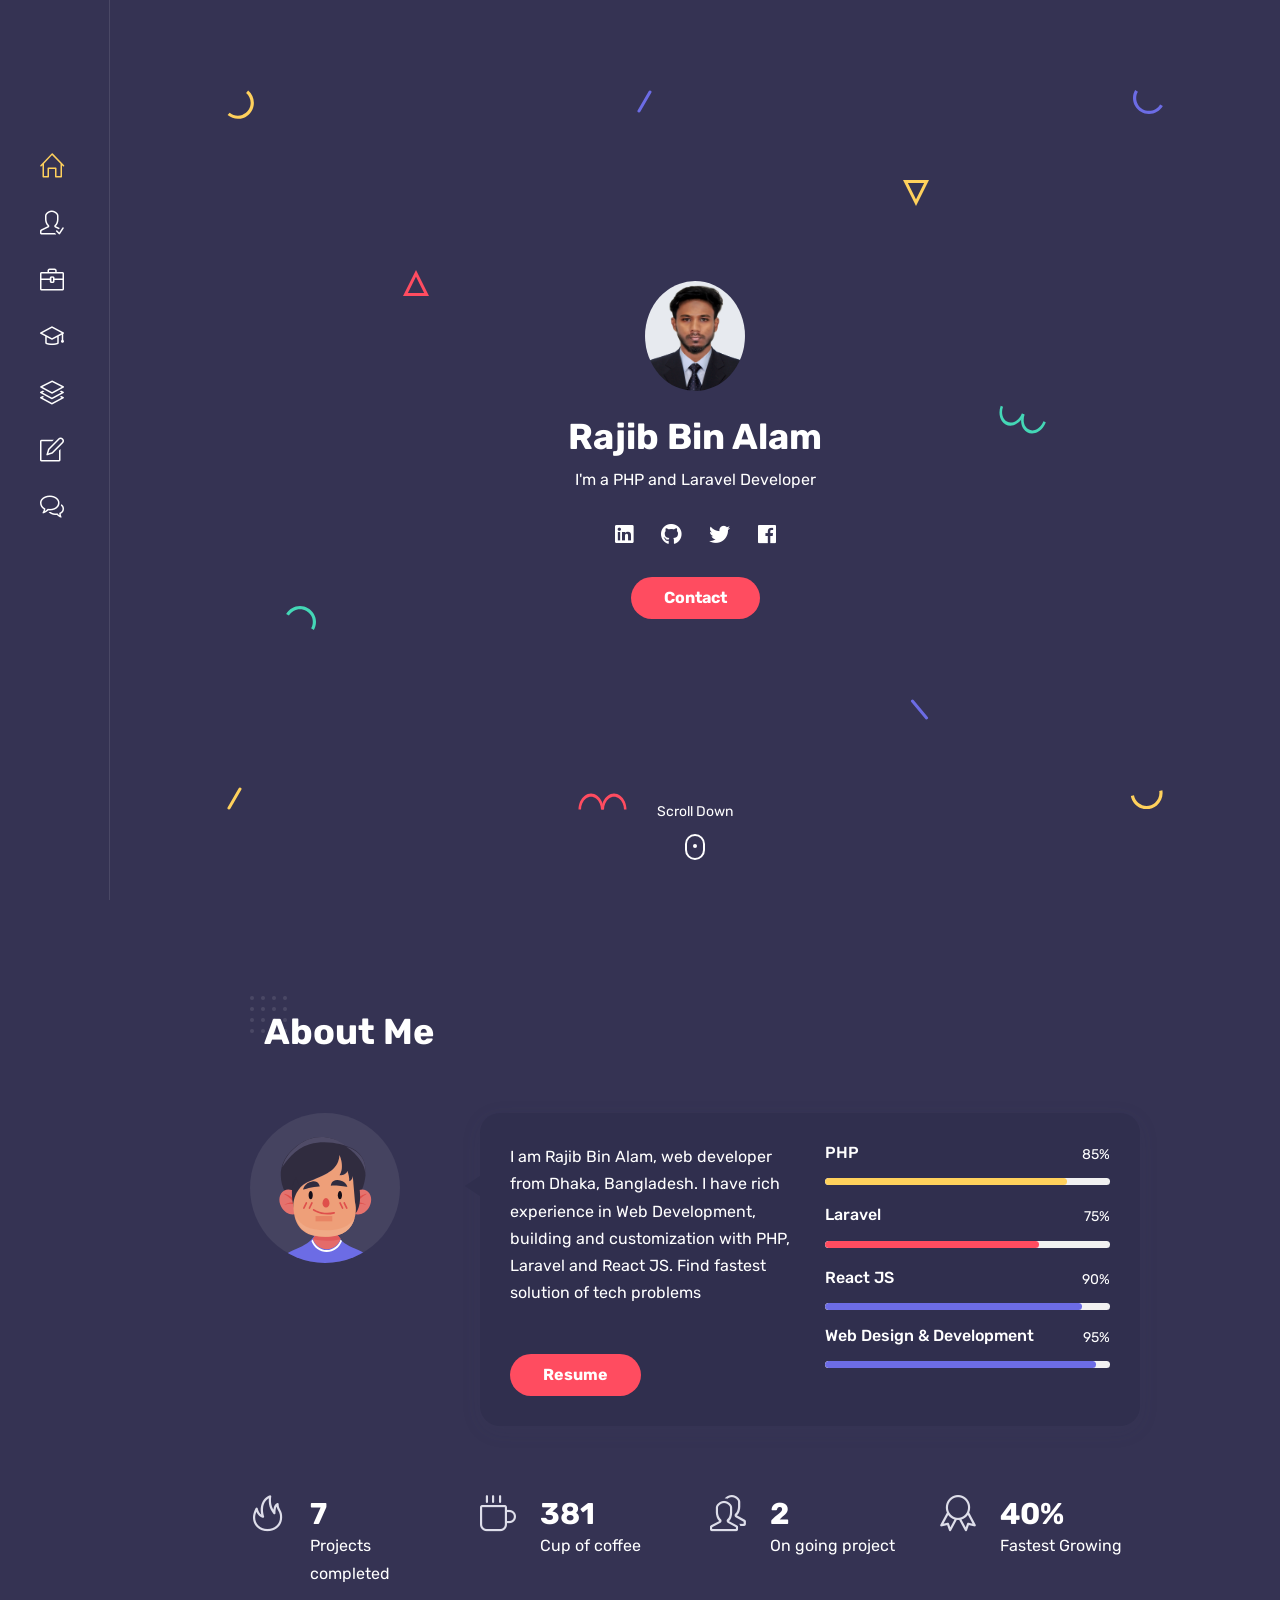
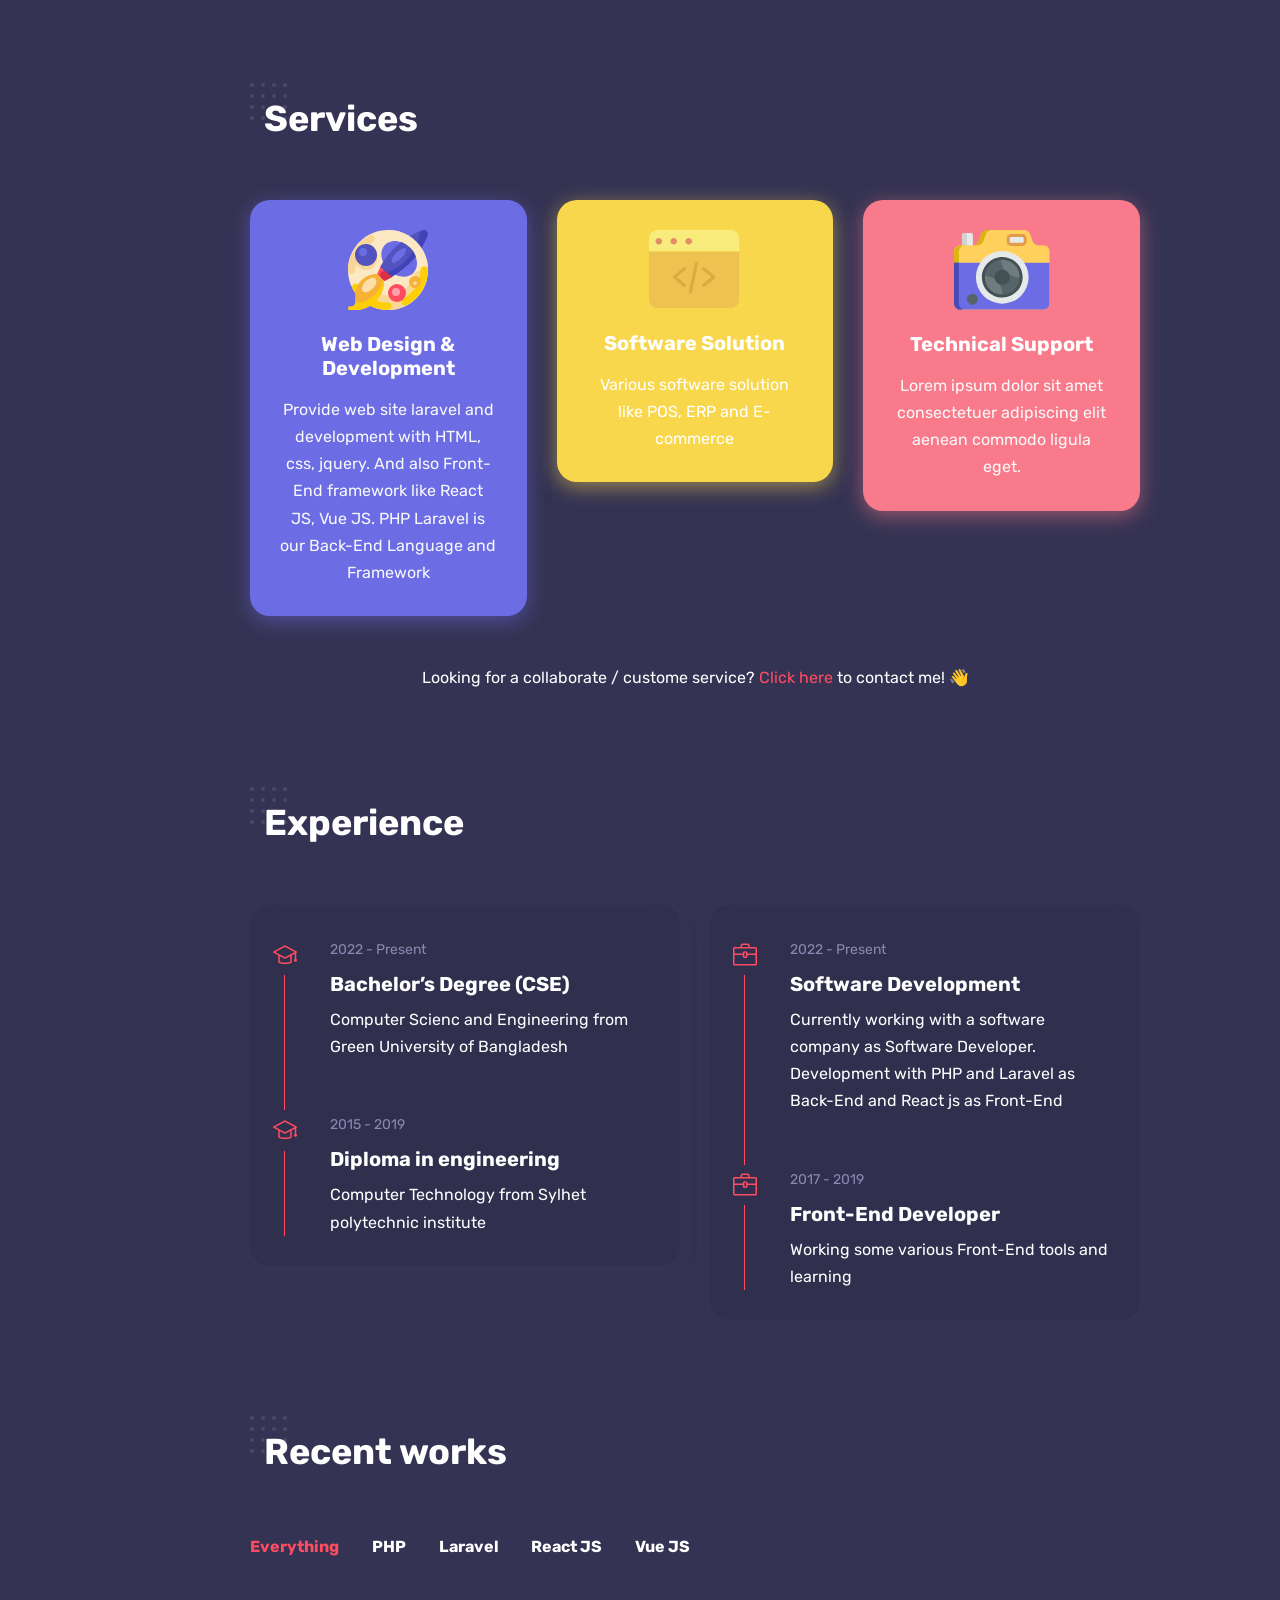
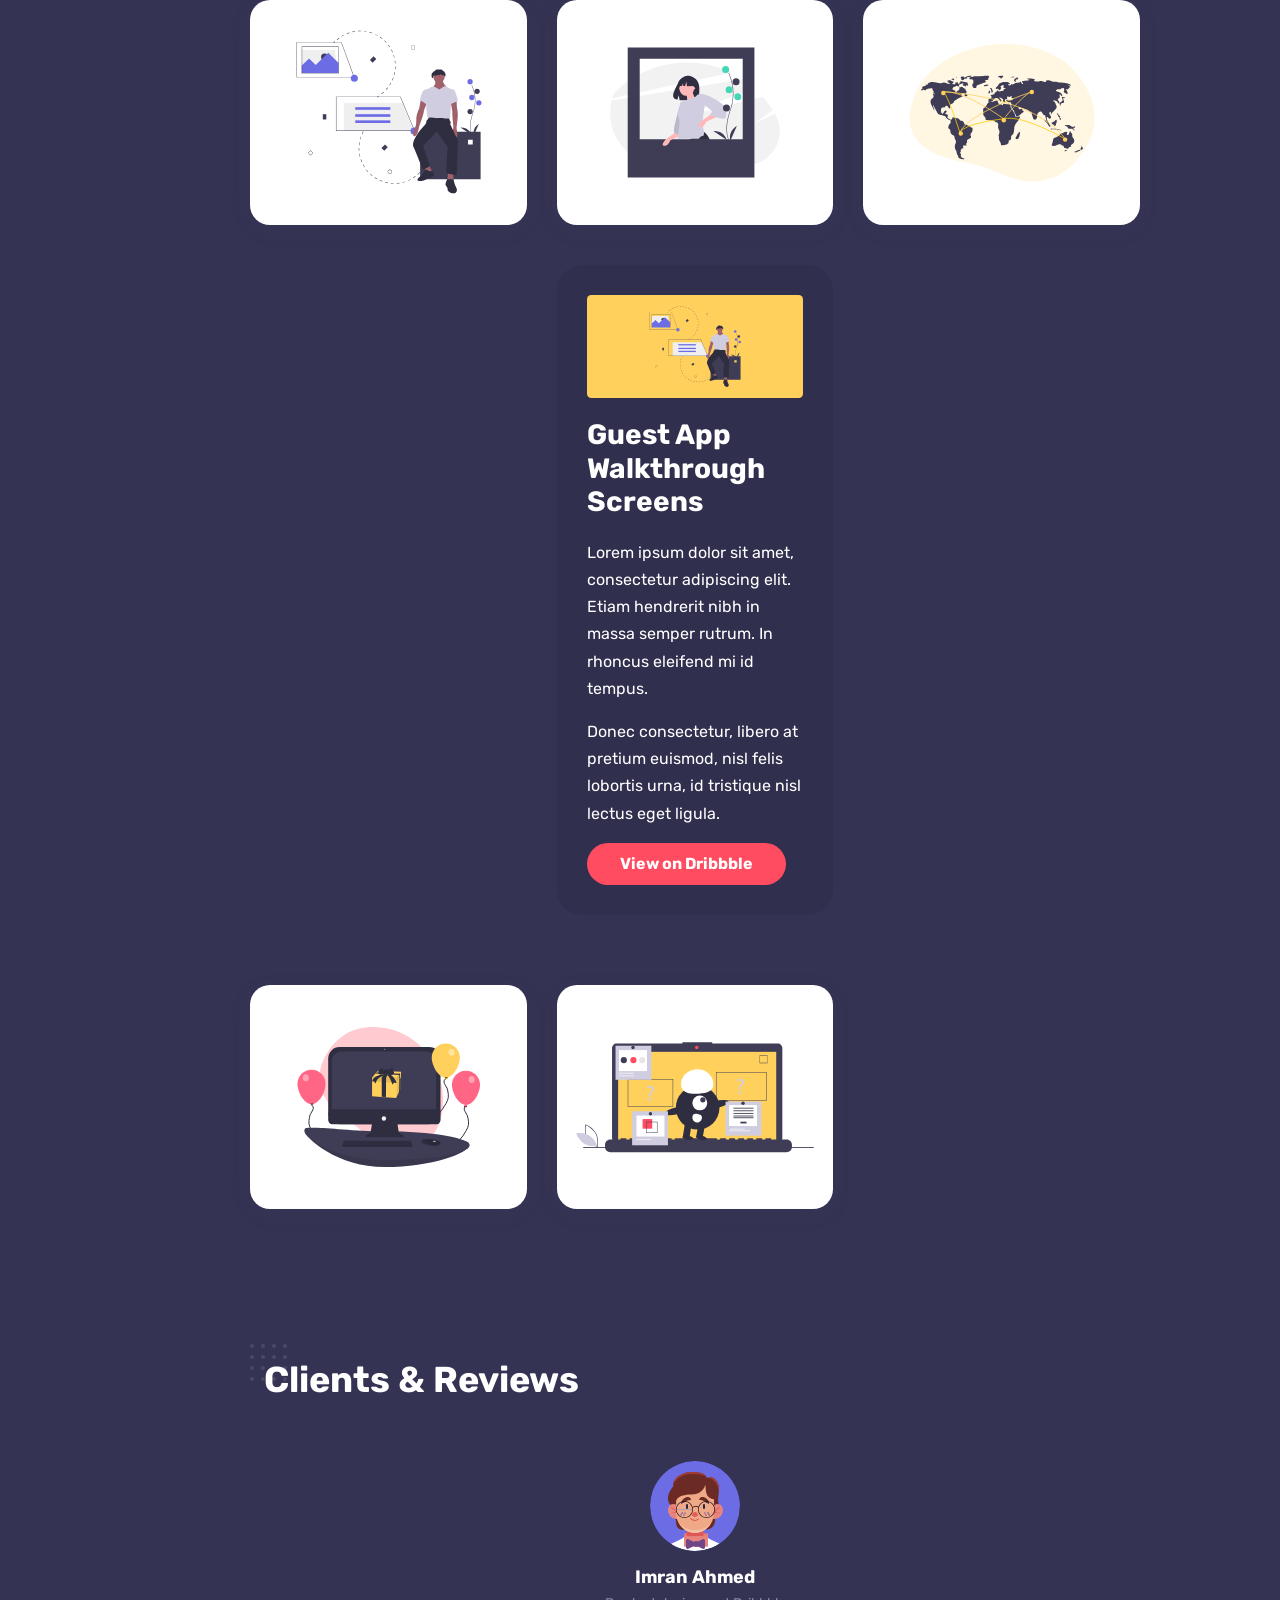
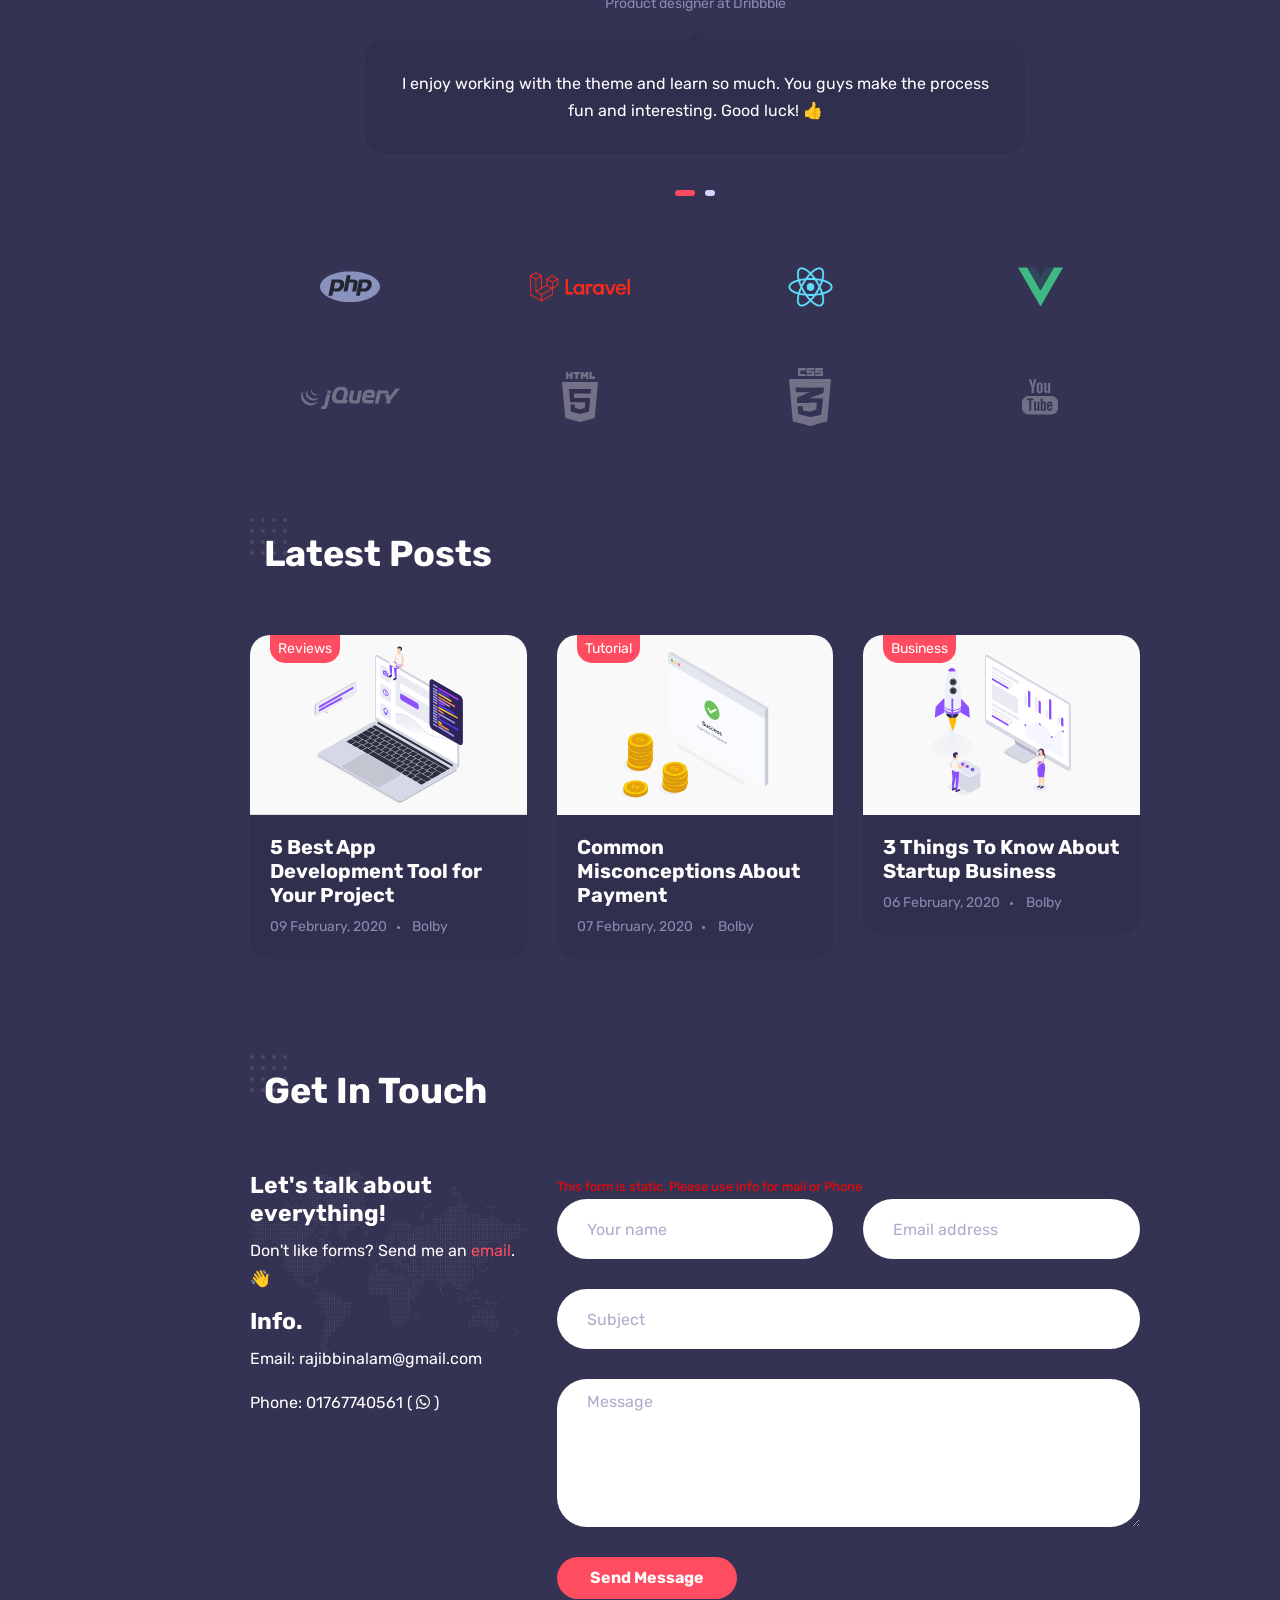
==== commit fcde1e5c: "up" ====
--- a/index.html
+++ b/index.html
@@ -861,7 +861,7 @@
 						<div>
 							<h3>Info.</h3>
 							<p>Email: rajibbinalam@gmail.com</p>
-							<p>Phone: 01518418928  ( <i class="fab fa-whatsapp"></i> )</p>
+							<p>Phone: 01767740561  ( <i class="fab fa-whatsapp"></i> )</p>
 						</div>
 					</div>
 					
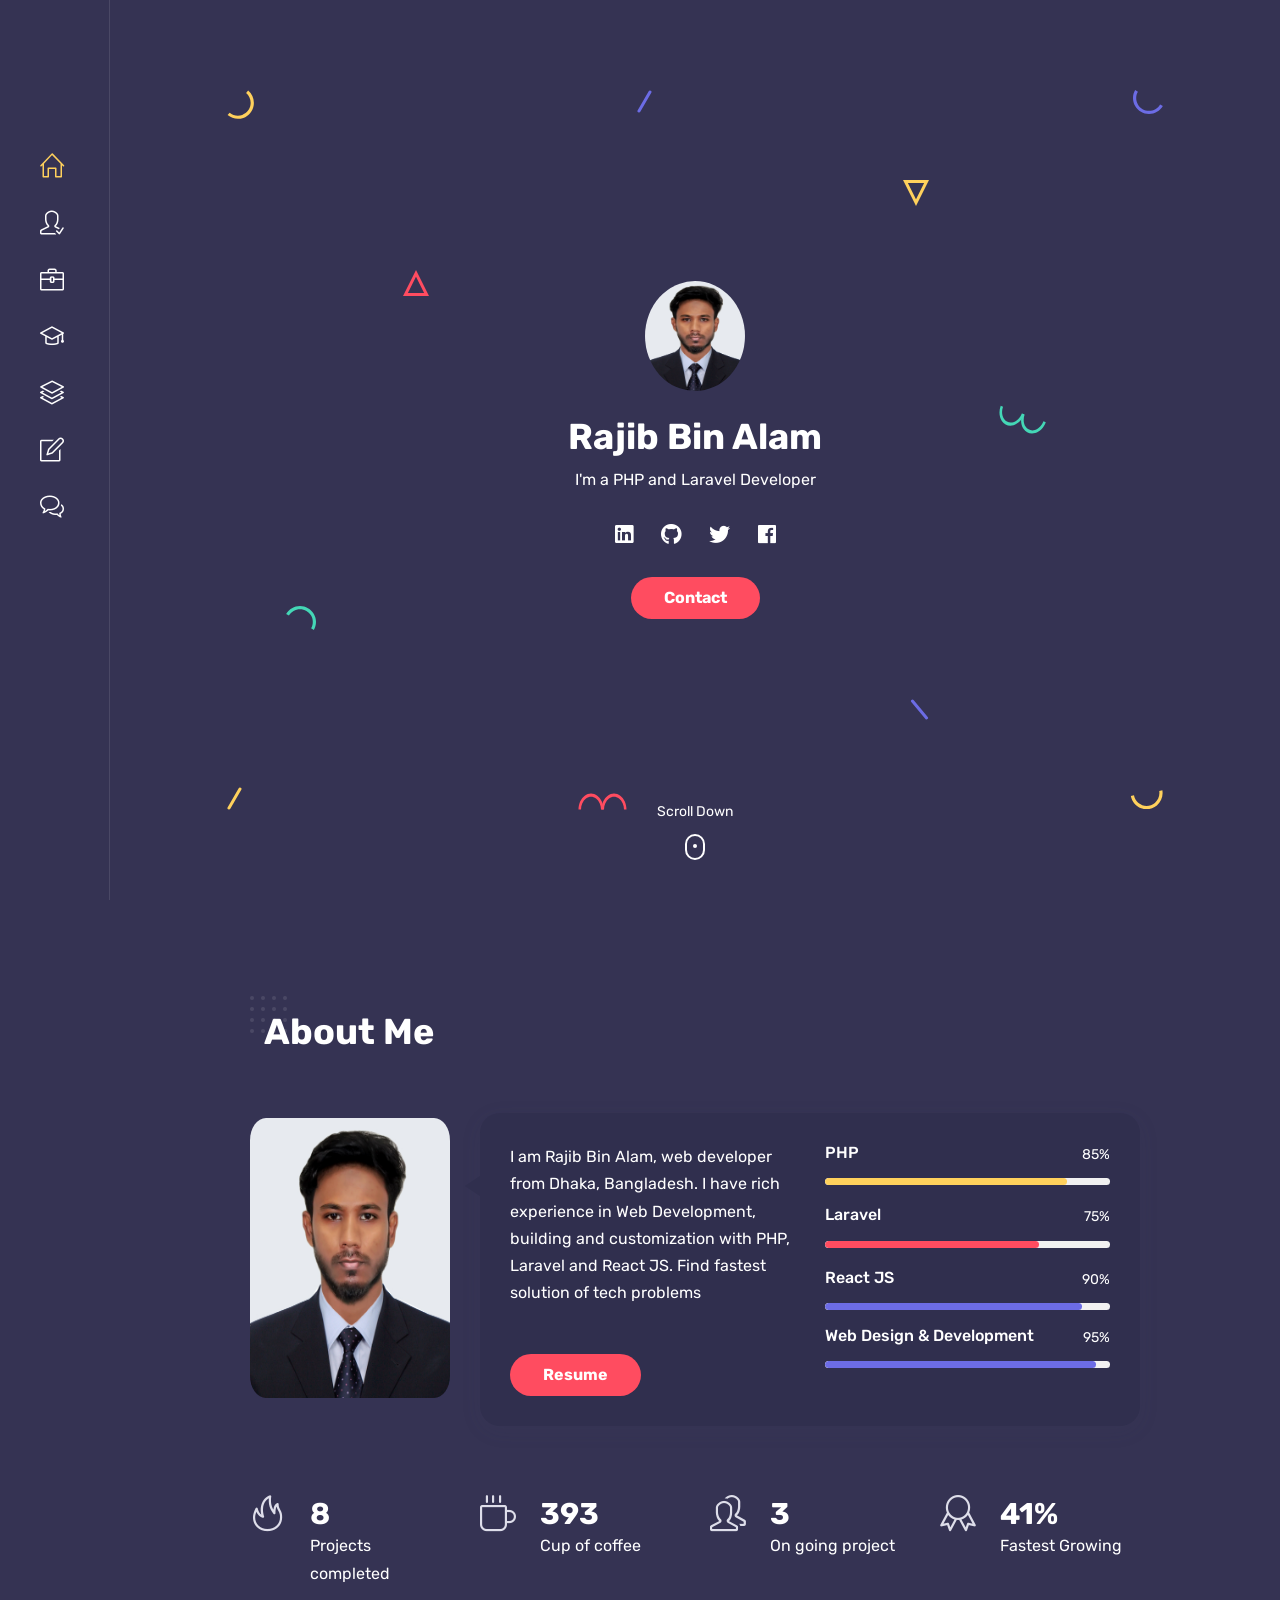
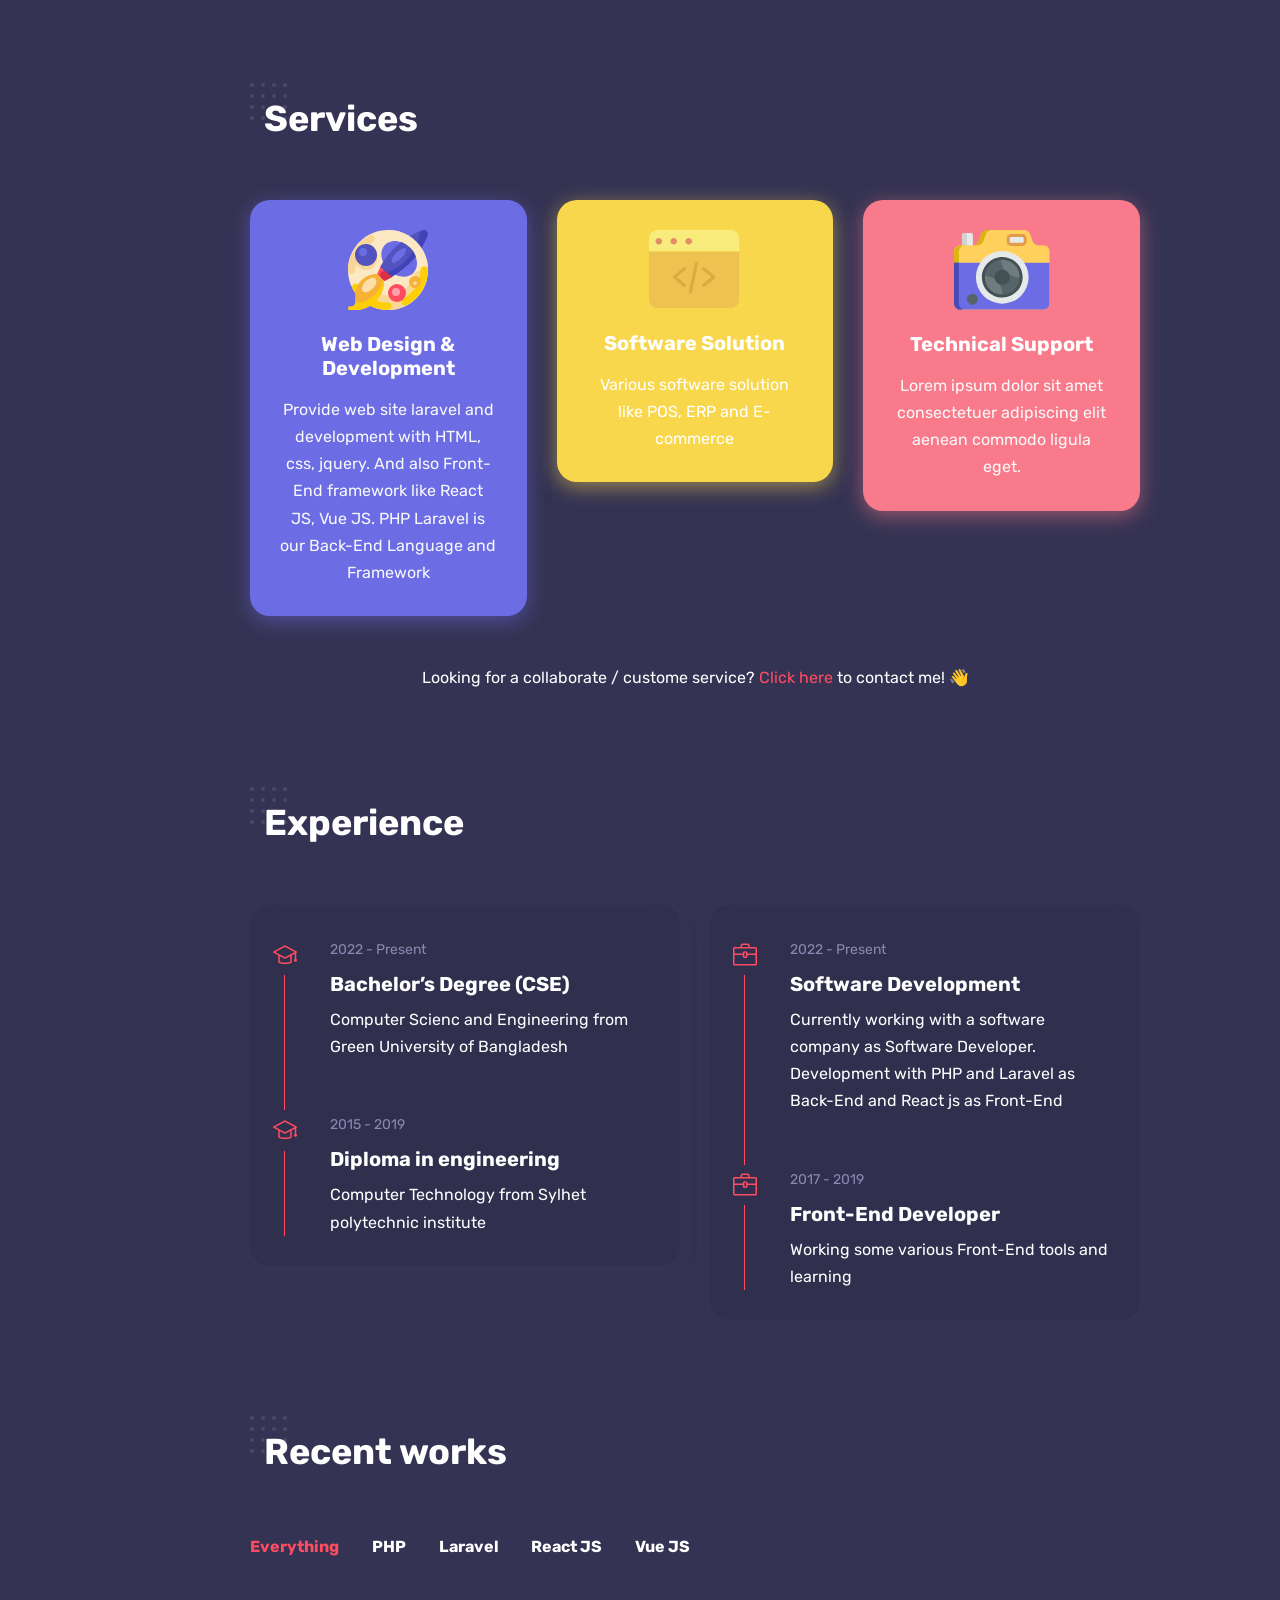
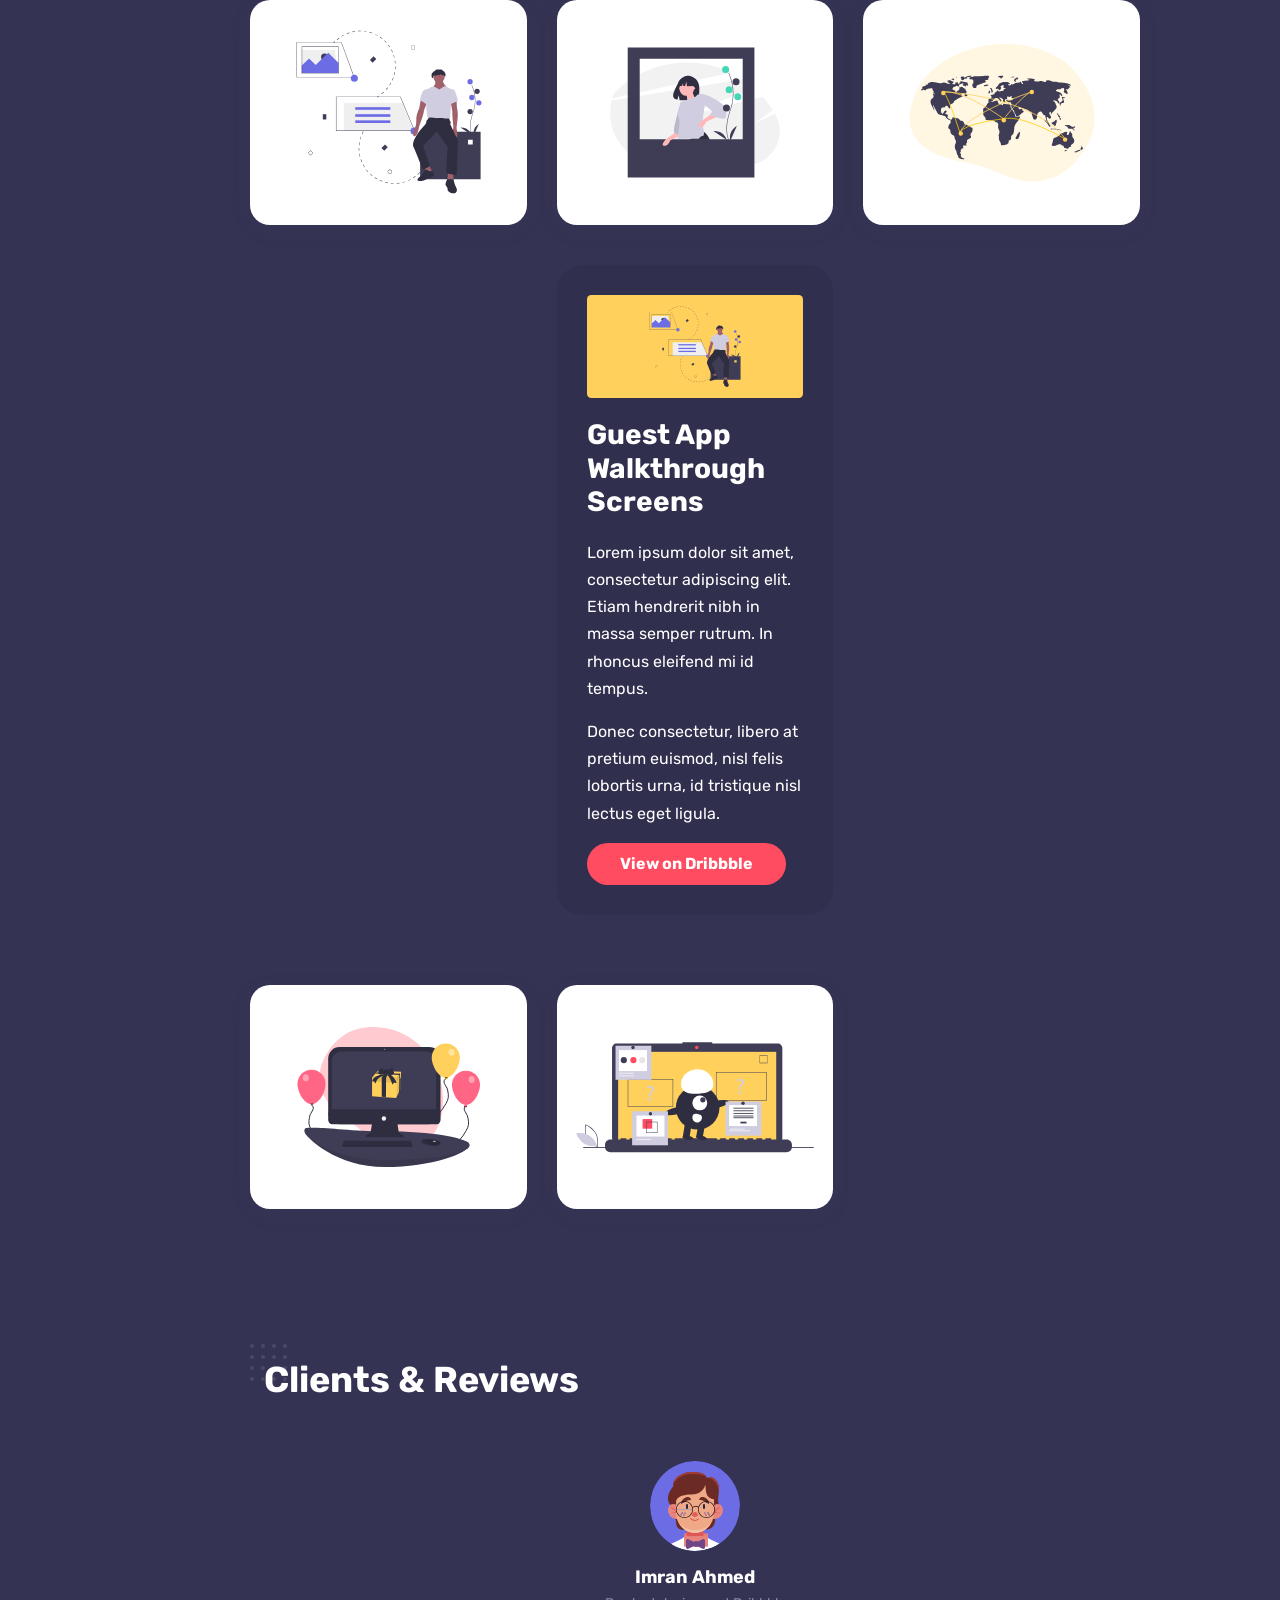
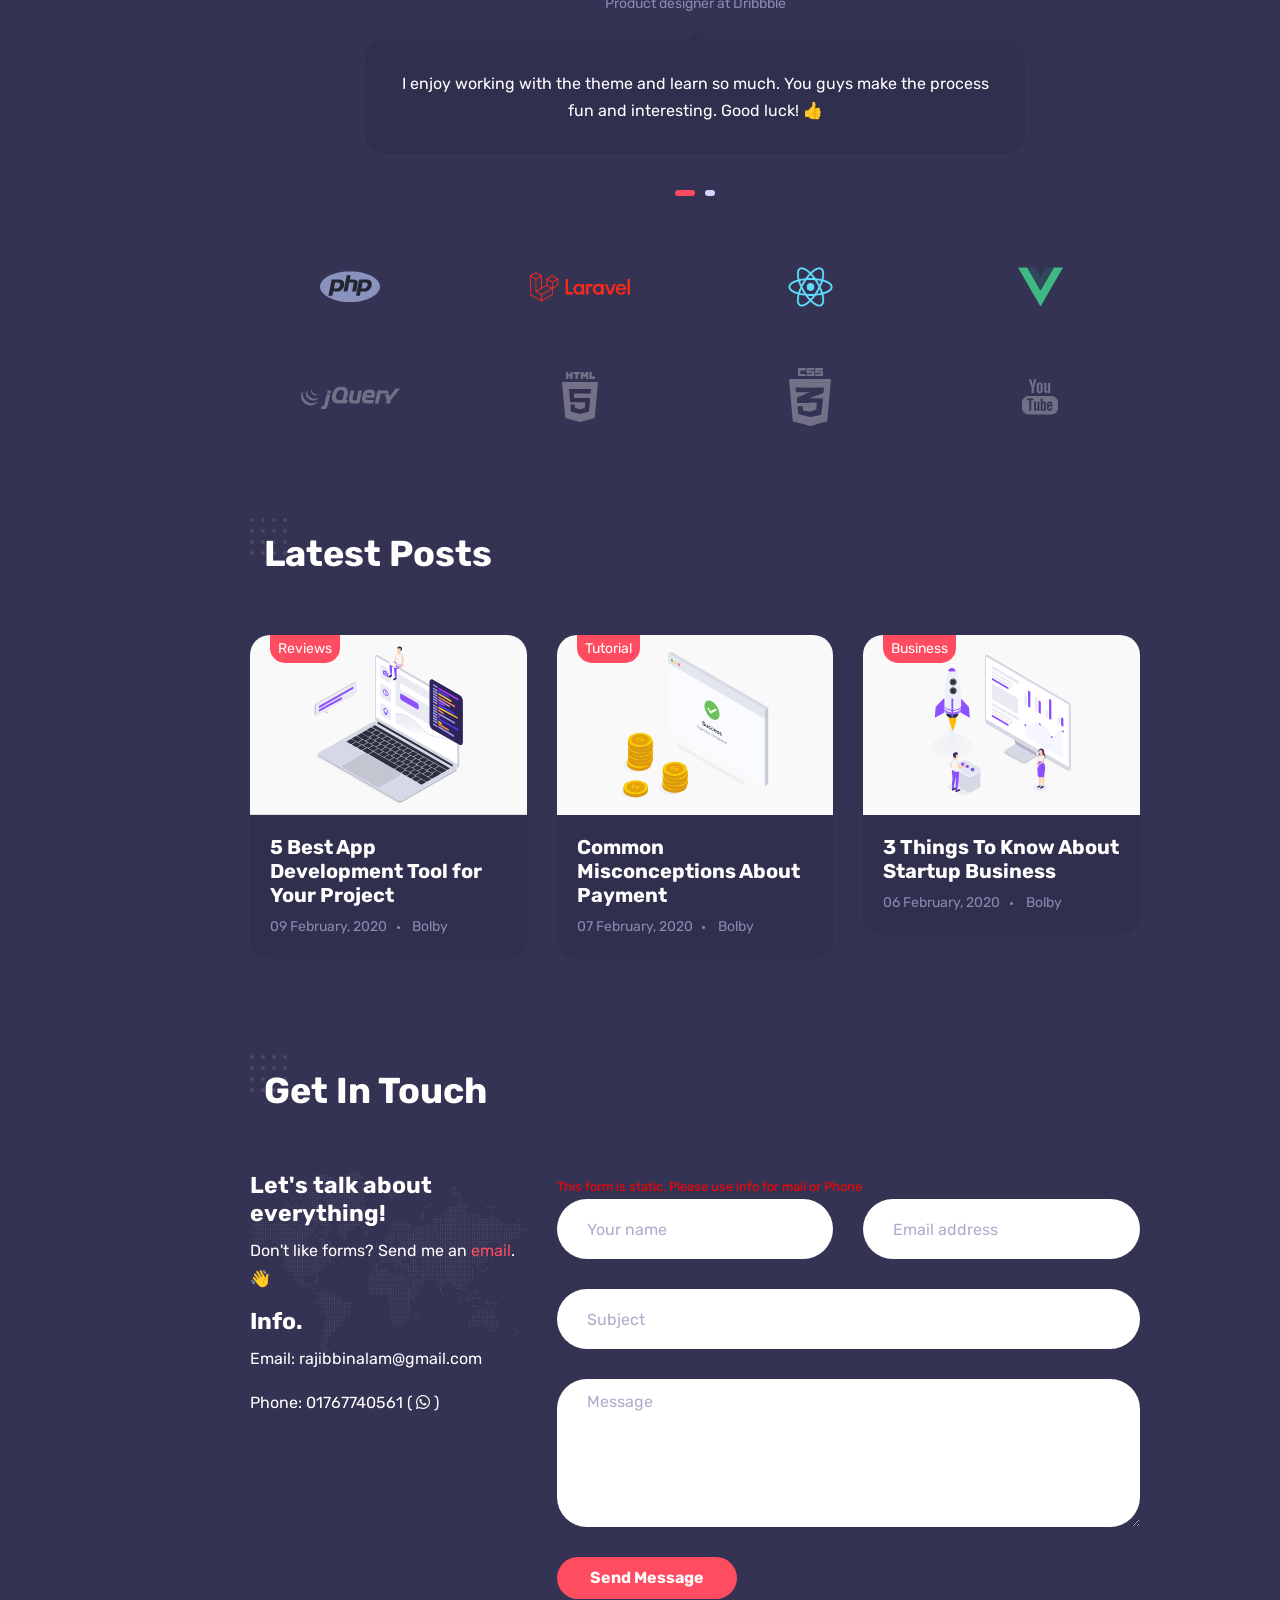
==== commit 976a266a: "update about photo" ====
--- a/index.html
+++ b/index.html
@@ -190,7 +190,10 @@
 				<div class="col-md-3">
 					<div class="text-center text-md-left">
 						<!-- avatar image -->
-						<img src="images/avatar-2.svg" alt="Bolby" />
+						<img src="images/rajib.jpg" alt="Bolby" width="50" height="50" style="width: 300px;
+						height: 280px;
+						border-radius: 8%;
+						margin-top: 5px;" class="mb-4" />
 					</div>
 					<div class="spacer d-md-none d-lg-none" data-height="30"></div>
 				</div>
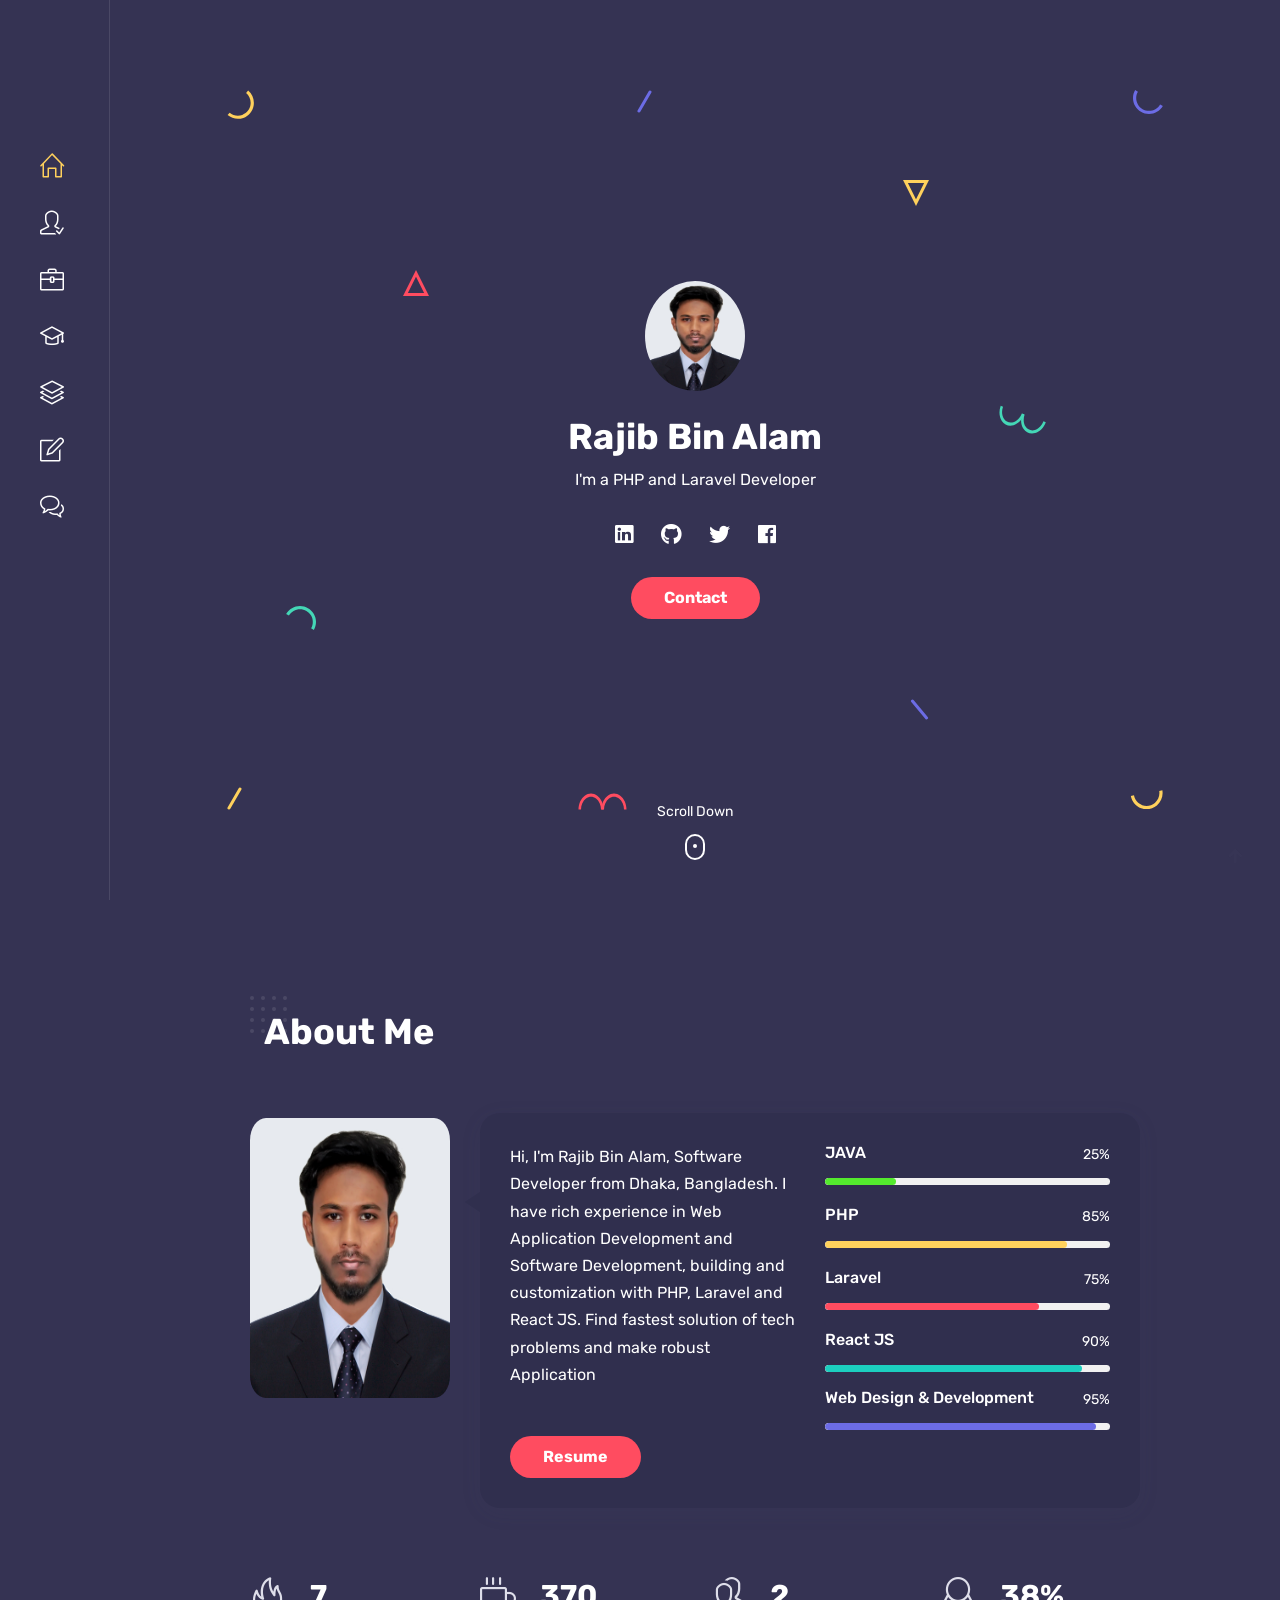
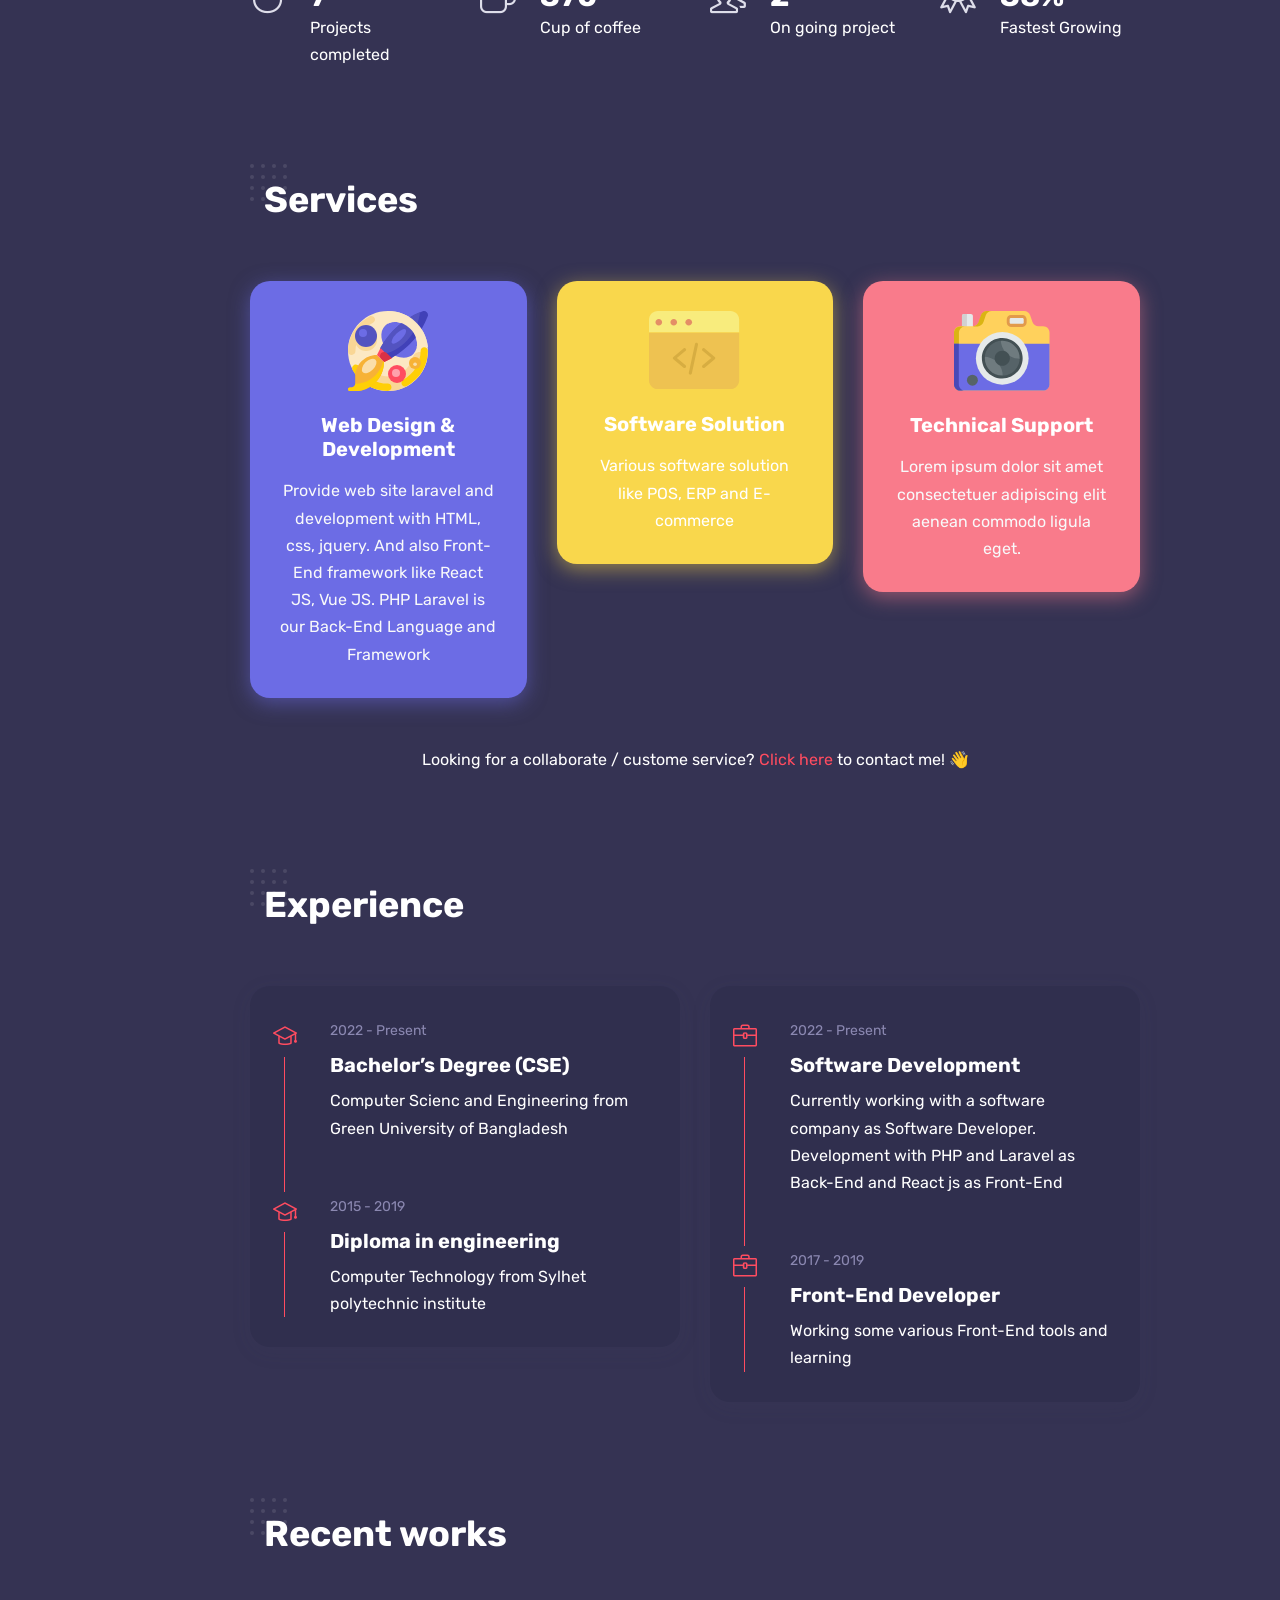
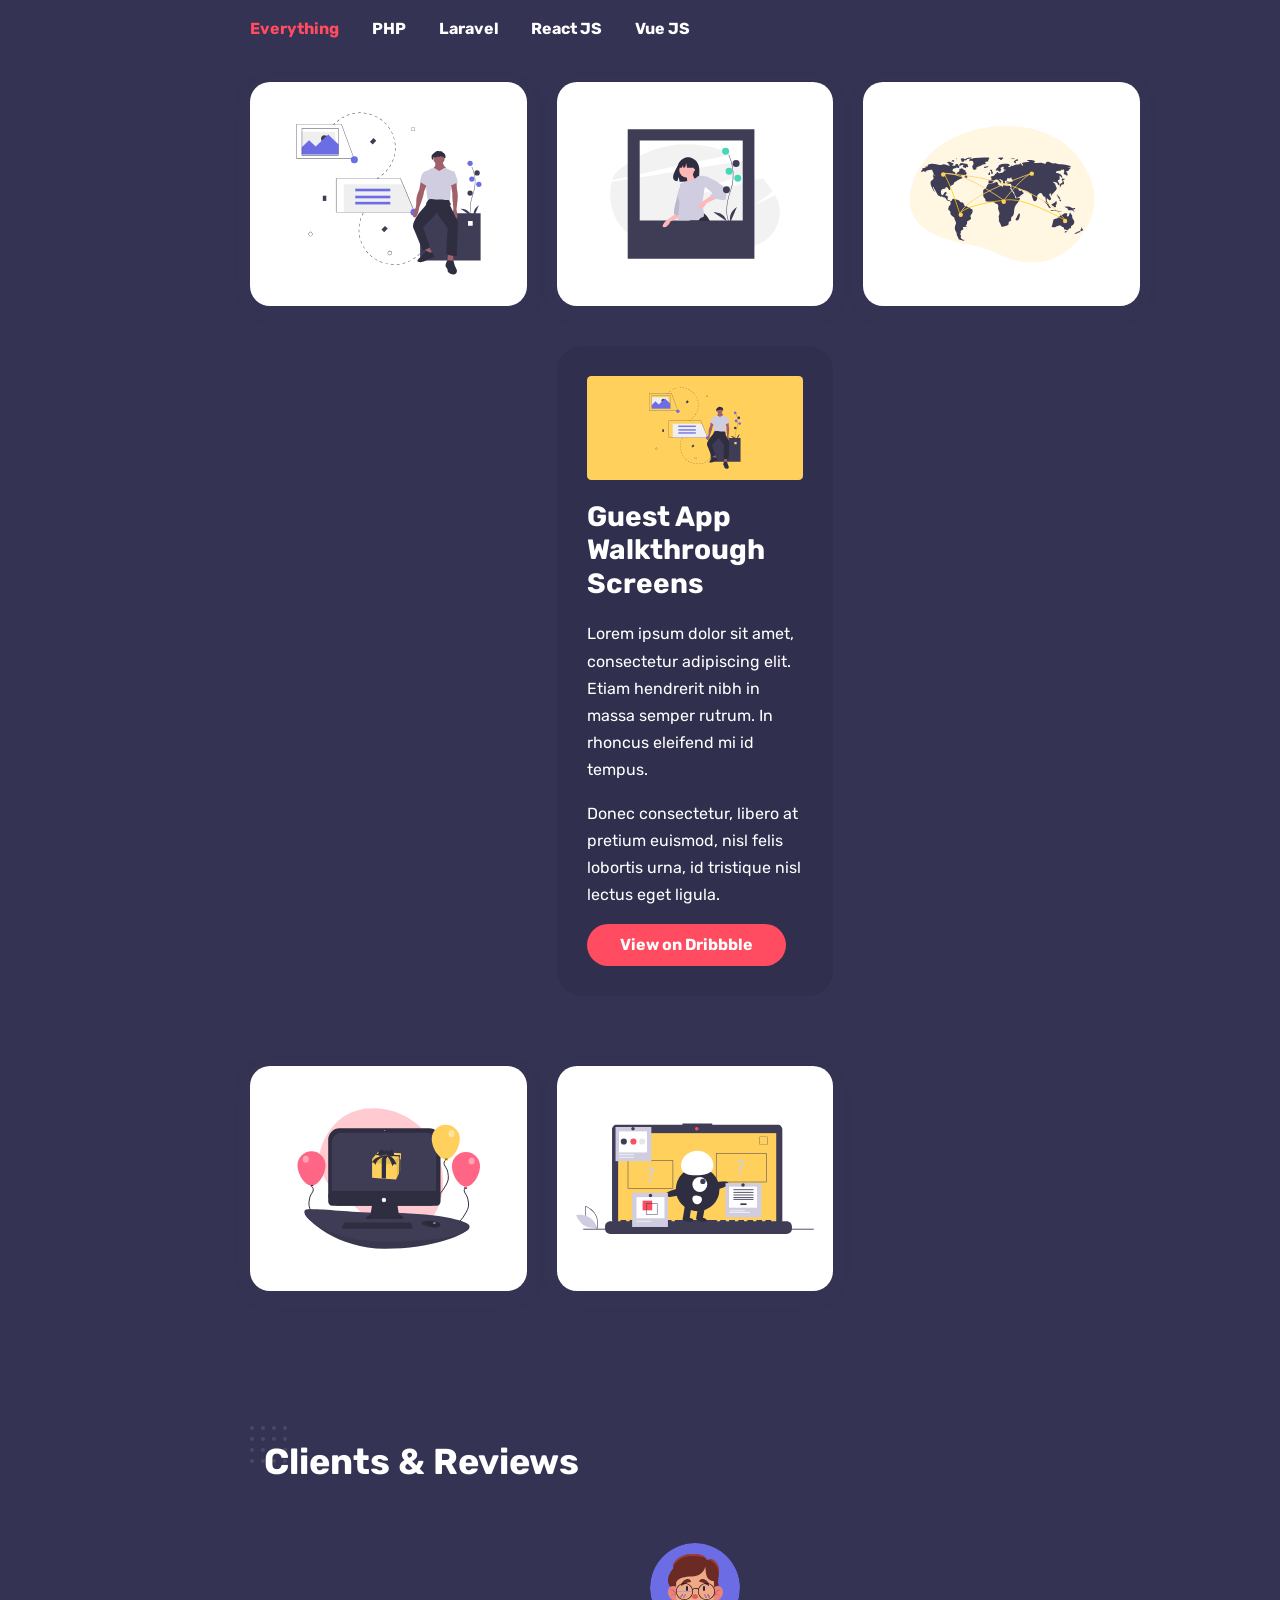
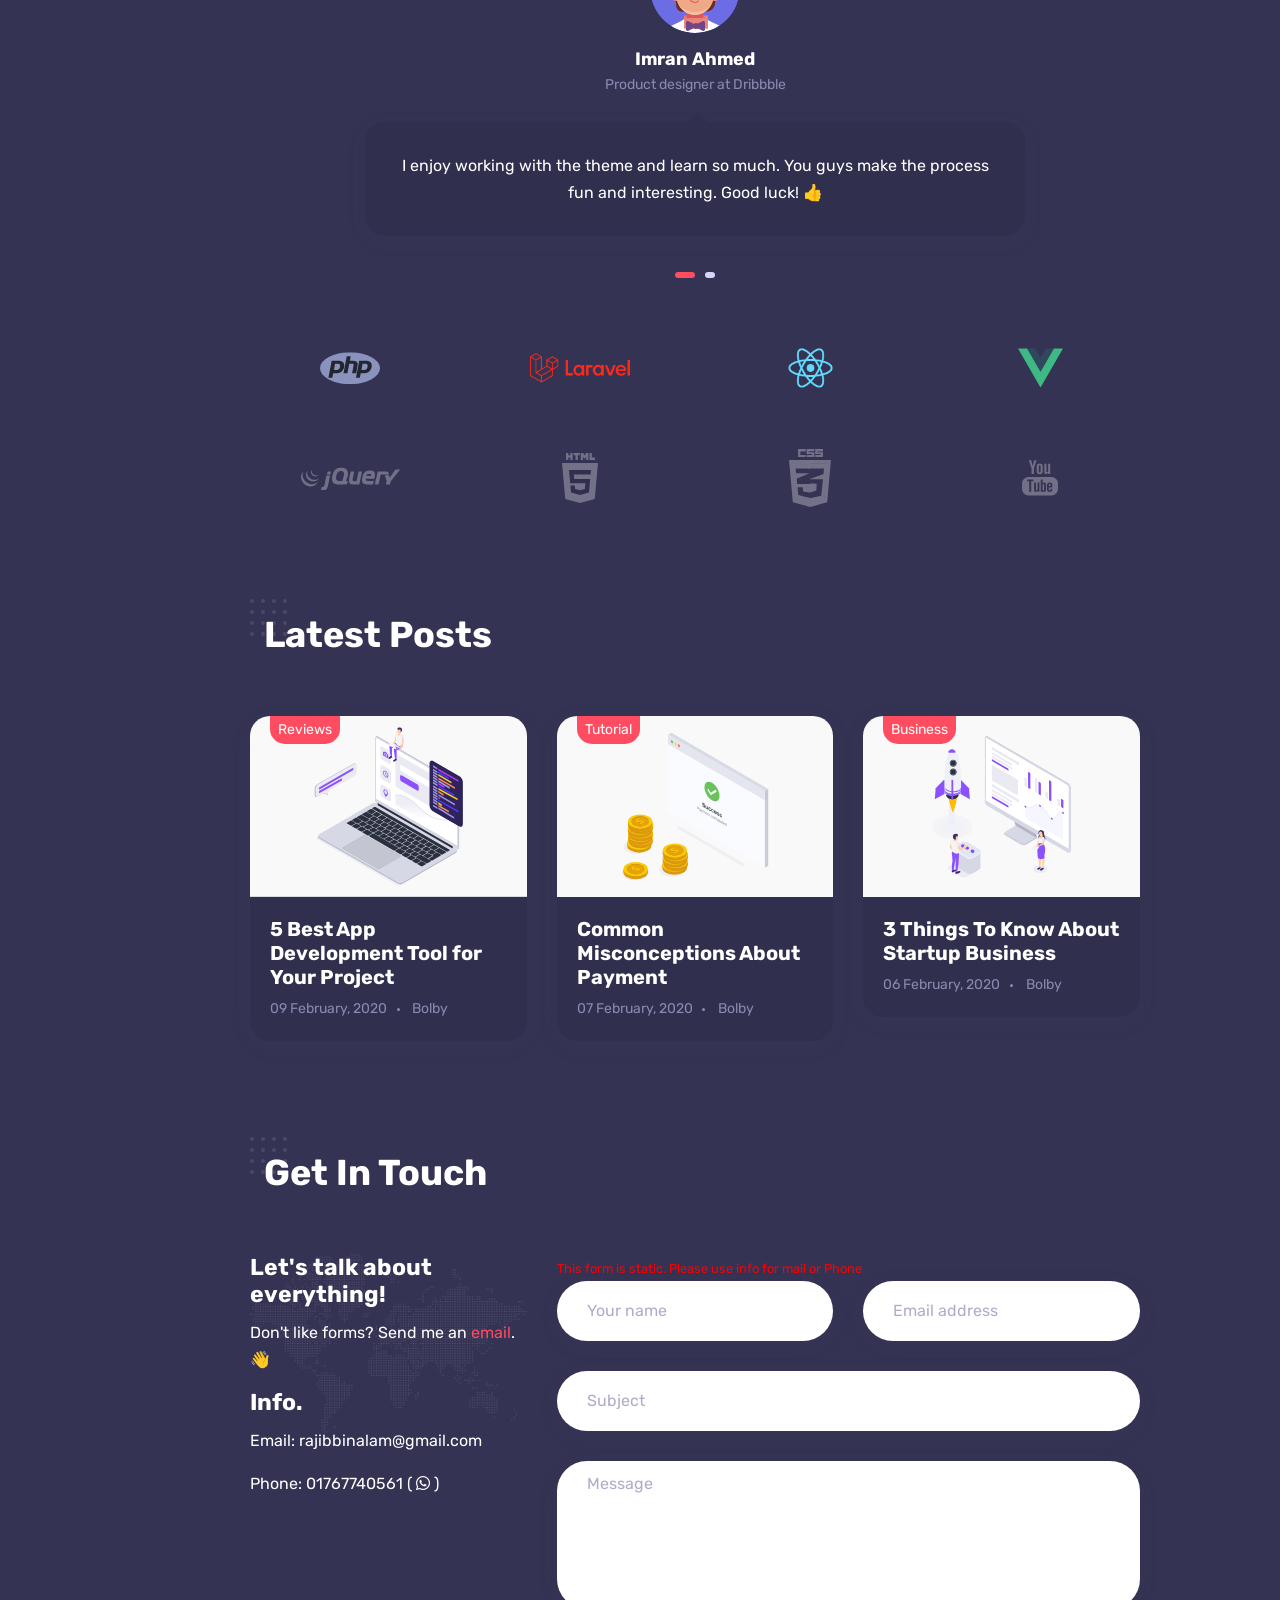
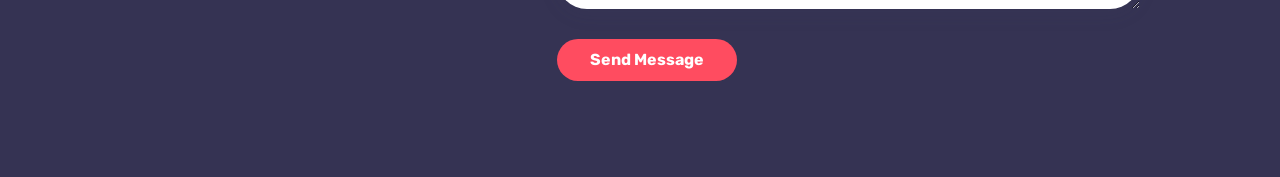
==== commit 5407fbce: "update" ====
--- a/index.html
+++ b/index.html
@@ -203,13 +203,26 @@
 						<div class="row">
 							<div class="col-md-6">
 								<!-- about text -->
-								<p>I am Rajib Bin Alam, web developer from Dhaka, Bangladesh. I have rich experience in Web Development, building and customization with PHP, Laravel and React JS. Find fastest solution of tech problems</p>
+								<p>Hi, I'm Rajib Bin Alam, Software Developer from Dhaka, Bangladesh. I have rich experience in Web Application Development and Software Development, building and customization with PHP, Laravel and React JS. Find fastest solution of tech problems and make robust Application</p>
 								<div class="mt-5">
 									<a href="/files/RAJIB_BIN_ALAM.pdf" target="_blank" class="btn btn-default">Resume</a>
 								</div>
 								<div class="spacer d-md-none d-lg-none" data-height="30"></div>
 							</div>
 							<div class="col-md-6">
+								<!-- skill item -->
+								<div class="skill-item">
+									<div class="skill-info clearfix">
+										<h4 class="float-left mb-3 mt-0">JAVA</h4>
+										<span class="float-right">25%</span>
+									</div>
+									<div class="progress">
+										<div class="progress-bar data-background" role="progressbar" aria-valuemin="0" aria-valuemax="100" aria-valuenow="25" data-color="#54ea2e">
+										</div>
+									</div>
+									<div class="spacer" data-height="20"></div>
+								</div>
+								
 								<!-- skill item -->
 								<div class="skill-item">
 									<div class="skill-info clearfix">
@@ -243,7 +256,7 @@
 										<span class="float-right">90%</span>
 									</div>
 									<div class="progress">
-										<div class="progress-bar data-background" role="progressbar" aria-valuemin="0" aria-valuemax="100" aria-valuenow="90" data-color="#6C6CE5">
+										<div class="progress-bar data-background" role="progressbar" aria-valuemin="0" aria-valuemax="100" aria-valuenow="90" data-color="#1ccfbf">
 										</div>
 									</div>
 								</div>
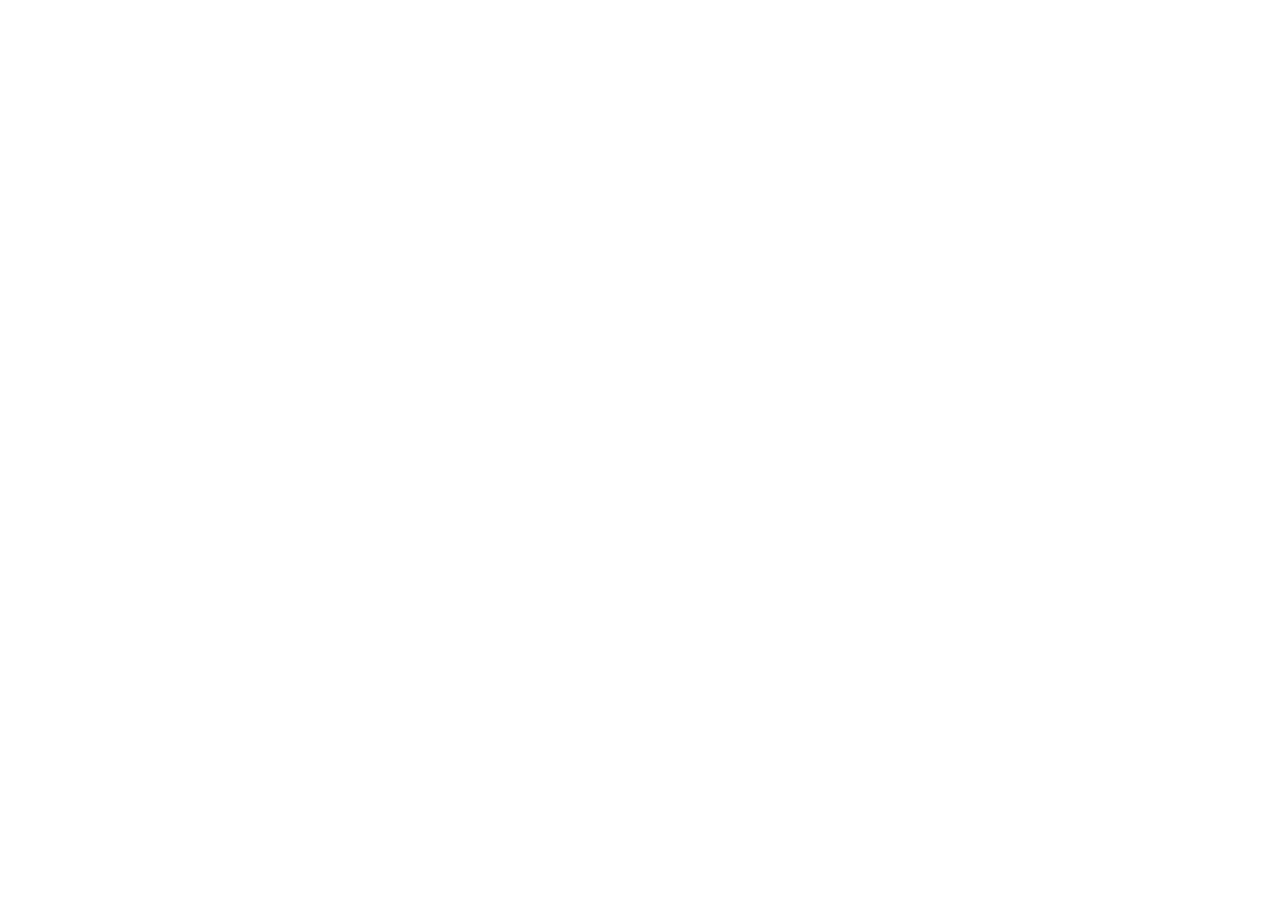
==== commit bd9ab77f: "UPDATE: lovable" ====
--- a/index.html
+++ b/index.html
@@ -1,967 +1,30 @@
-<!DOCTYPE html>
-<html lang="en-US">
+<!doctype html>
+<html lang="en">
+  <head>
+    <meta charset="UTF-8" />
+    <meta name="viewport" content="width=device-width, initial-scale=1.0" />
+    <!-- TODO: Set the document title to the name of your application -->
+    <title>Rajib Bin Alam</title>
+    <meta name="description" content="Lovable Generated Project">
+    <meta name="author" content="Lovable" />
 
-<head>
-	<meta http-equiv="Content-Type" content="text/html; charset=UTF-8">
-	<title>Rajib Bin Alam</title>
-	<meta name="description" content="Rajib Bin Alam">
-	<meta name="viewport" content="width=device-width, initial-scale=1, maximum-scale=1">
-	<link rel="shortcut icon" type="image/x-icon" href="images/logo.png">
+    <!-- TODO: Update og:title to match your application name -->
+    
+    
+    <meta property="og:type" content="website" />
+    <meta property="og:image" content="https://pub-bb2e103a32db4e198524a2e9ed8f35b4.r2.dev/1ea8de2c-4116-45c1-916f-aac8c9b50825/id-preview-82f93973--fd389e55-902b-4f74-872f-431597ca43e7.lovable.app-1771310738692.png">
 
-	<!-- STYLESHEETS -->
-	<link rel="stylesheet" href="css/bootstrap.min.css" type="text/css" media="all">
-	<link rel="stylesheet" href="css/all.min.css" type="text/css" media="all">
-	<link rel="stylesheet" href="css/simple-line-icons.css" type="text/css" media="all">
-	<link rel="stylesheet" href="css/slick.css" type="text/css" media="all">
-	<link rel="stylesheet" href="css/animate.css" type="text/css" media="all">
-	<link rel="stylesheet" href="css/magnific-popup.css" type="text/css" media="all">
-	<link rel="stylesheet" href="css/style.css" type="text/css" media="all">
-
+    <meta name="twitter:card" content="summary_large_image" />
+    <meta name="twitter:site" content="@Lovable" />
+    <meta name="twitter:image" content="https://pub-bb2e103a32db4e198524a2e9ed8f35b4.r2.dev/1ea8de2c-4116-45c1-916f-aac8c9b50825/id-preview-82f93973--fd389e55-902b-4f74-872f-431597ca43e7.lovable.app-1771310738692.png">
+    <meta property="og:title" content="Rajib Bin Alam">
+  <meta name="twitter:title" content="Rajib Bin Alam">
+  <meta property="og:description" content="Lovable Generated Project">
+  <meta name="twitter:description" content="Lovable Generated Project">
 </head>
 
-<body class="dark">
-
-<!-- Preloader -->
-<div id="preloader">
-	<div class="outer">
-		<!-- Google Chrome -->
-		<div class="infinityChrome">
-			<div></div>
-			<div></div>
-			<div></div>
-		</div>
-
-		<!-- Safari and others -->
-		<div class="infinity">
-			<div>
-				<span></span>
-			</div>
-			<div>
-				<span></span>
-			</div>
-			<div>
-				<span></span>
-			</div>
-		</div>
-		<!-- Stuff -->
-		<svg xmlns="http://www.w3.org/2000/svg" version="1.1" class="goo-outer">
-			<defs>
-				<filter id="goo">
-					<feGaussianBlur in="SourceGraphic" stdDeviation="6" result="blur" />
-					<feColorMatrix in="blur" values="1 0 0 0 0  0 1 0 0 0  0 0 1 0 0  0 0 0 18 -7" result="goo" />
-					<feBlend in="SourceGraphic" in2="goo" />
-				</filter>
-			</defs>
-		</svg>
-	</div>
-</div>
-
-<!-- mobile header -->
-<header class="mobile-header-2">
-	<div class="container">
-		<!-- menu icon -->
-		<div class="menu-icon d-inline-flex mr-4">
-			<button>
-				<span></span>
-			</button>
-		</div>
-		<!-- logo image -->
-		<div class="site-logo">
-			<a href="index.html">
-				<img src="images/logo.png" alt="Rajib" />
-			</a>
-		</div>
-	</div>
-</header>
-
-<!-- desktop header -->
-<header class="desktop-header-2 d-flex align-items-start flex-column">
-	
-	<!-- logo image -->
-	<div class="site-logo">
-		<a href="index.html">
-			<!-- <img src="images/rajib.jpg" alt="Rajib" /> -->
-		</a>
-	</div>
-	
-	<!-- main menu -->
-	<nav>
-		<ul class="vertical-menu scrollspy">
-			<li class="active"><a href="#home"><i class="icon-home"></i></a></li>
-			<li><a href="#about"><i class="icon-user-following"></i></a></li>
-			<li><a href="#services"><i class="icon-briefcase"></i></a></li>
-			<li><a href="#experience"><i class="icon-graduation"></i></a></li>
-			<li><a href="#works"><i class="icon-layers"></i></a></li>
-			<li><a href="#blog"><i class="icon-note"></i></a></li>
-			<li><a href="#contact"><i class="icon-bubbles"></i></a></li>
-		</ul>
-	</nav>
-	
-	<!-- site footer -->
-	<!-- <div class="footer">
-		<span class="copyright">© 2020 Bolby Template.</span>
-	</div> -->
-
-</header>
-
-<!-- main layout -->
-<main class="content-2">
-	
-	<!-- section home -->
-	<section id="home" class="home d-flex align-items-center">
-		<div class="container">
-
-			<!-- intro -->
-			<div class="intro">
-				<!-- avatar image -->
-				<img src="images/rajib.jpg" alt="Rajib Bin Alam" width="50" height="50" style="width: 100px; height: 110px;border-radius: 50%;" class="mb-4" />
-
-				<!-- info -->
-				<h1 class="mb-2 mt-0">Rajib Bin Alam</h1>
-				<span>I'm a <span class="text-rotating">PHP and Laravel Developer, React JS Developer</span></span>
-
-				<!-- social icons -->
-				<ul class="social-icons light list-inline mb-0 mt-4">
-					<li class="list-inline-item"><a href="https://www.linkedin.com/in/rajibbinalam/" target="_blank"><i class="fab fa-linkedin"></i></a></li>
-					<li class="list-inline-item"><a href="https://github.com/rajibbinalam" target="_blank"><i class="fab fa-github"></i></a></li>
-					<li class="list-inline-item"><a href="https://twitter.com/rajibbinalam" target="_blank"><i class="fab fa-twitter"></i></a></li>
-					<li class="list-inline-item"><a href="https://www.facebook.com/imrba" target="_blank"><i class="fab fa-facebook"></i></a></li>
-					<!-- <li class="list-inline-item"><a href="https://www.instagram.com/rajibbinalam/" target="_blank"><i class="fab fa-instagram"></i></a></li> -->
-				</ul>
-
-				<!-- buttons -->
-				<div class="mt-4">
-					<a href="#contact" class="btn btn-default">Contact</a>
-				</div>
-			</div>
-			
-			<!-- scroll down mouse wheel -->
-			<div class="scroll-down">
-				<a href="#about" class="mouse-wrapper">
-					<span>Scroll Down</span>
-					<span class="mouse">
-						<span class="wheel"></span>
-					</span>
-				</a>
-			</div>
-
-			<!-- parallax layers -->
-			<div class="parallax" data-relative-input="true">
-
-				<svg width="27" height="29" data-depth="0.3" class="layer p1" xmlns="http://www.w3.org/2000/svg"><path d="M21.15625.60099c4.37954 3.67487 6.46544 9.40612 5.47254 15.03526-.9929 5.62915-4.91339 10.30141-10.2846 12.25672-5.37122 1.9553-11.3776.89631-15.75715-2.77856l2.05692-2.45134c3.50315 2.93948 8.3087 3.78663 12.60572 2.22284 4.297-1.5638 7.43381-5.30209 8.22768-9.80537.79387-4.50328-.8749-9.08872-4.37803-12.02821L21.15625.60099z" fill="#FFD15C" fill-rule="evenodd"/></svg>
-
-				<svg width="26" height="26" data-depth="0.2" class="layer p2" xmlns="http://www.w3.org/2000/svg"><path d="M13 3.3541L2.42705 24.5h21.1459L13 3.3541z" stroke="#FF4C60" stroke-width="3" fill="none" fill-rule="evenodd"/></svg>
-
-				<svg width="30" height="25" data-depth="0.3" class="layer p3" xmlns="http://www.w3.org/2000/svg"><path d="M.1436 8.9282C3.00213 3.97706 8.2841.92763 14.00013.92796c5.71605.00032 10.9981 3.04992 13.85641 8 2.8583 4.95007 2.8584 11.0491-.00014 16.00024l-2.77128-1.6c2.28651-3.96036 2.28631-8.84002.00011-12.8002-2.2862-3.96017-6.5124-6.40017-11.08513-6.4-4.57271.00018-8.79872 2.43984-11.08524 6.4002l-2.77128-1.6z" fill="#44D7B6" fill-rule="evenodd"/></svg>
-
-				<svg width="15" height="23" data-depth="0.6" class="layer p4" xmlns="http://www.w3.org/2000/svg"><rect transform="rotate(30 9.86603 10.13397)" x="7" width="3" height="25" rx="1.5" fill="#FFD15C" fill-rule="evenodd"/></svg>
-
-				<svg width="15" height="23" data-depth="0.2" class="layer p5" xmlns="http://www.w3.org/2000/svg"><rect transform="rotate(30 9.86603 10.13397)" x="7" width="3" height="25" rx="1.5" fill="#6C6CE5" fill-rule="evenodd"/></svg>
-
-				<svg width="49" height="17" data-depth="0.5" class="layer p6" xmlns="http://www.w3.org/2000/svg"><g fill="#FF4C60" fill-rule="evenodd"><path d="M.5 16.5c0-5.71709 2.3825-10.99895 6.25-13.8567 3.8675-2.85774 8.6325-2.85774 12.5 0C23.1175 5.50106 25.5 10.78292 25.5 16.5H23c0-4.57303-1.90625-8.79884-5-11.08535-3.09375-2.28652-6.90625-2.28652-10 0C4.90625 7.70116 3 11.92697 3 16.5H.5z"/><path d="M23.5 16.5c0-5.71709 2.3825-10.99895 6.25-13.8567 3.8675-2.85774 8.6325-2.85774 12.5 0C46.1175 5.50106 48.5 10.78292 48.5 16.5H46c0-4.57303-1.90625-8.79884-5-11.08535-3.09375-2.28652-6.90625-2.28652-10 0-3.09375 2.28651-5 6.51232-5 11.08535h-2.5z"/></g></svg>
-
-				<svg width="26" height="26" data-depth="0.4" class="layer p7" xmlns="http://www.w3.org/2000/svg"><path d="M13 22.6459L2.42705 1.5h21.1459L13 22.6459z" stroke="#FFD15C" stroke-width="3" fill="none" fill-rule="evenodd"/></svg>
-
-				<svg width="19" height="21" data-depth="0.3" class="layer p8" xmlns="http://www.w3.org/2000/svg"><rect transform="rotate(-40 6.25252 10.12626)" x="7" width="3" height="25" rx="1.5" fill="#6C6CE5" fill-rule="evenodd"/></svg>
-
-				<svg width="30" height="25" data-depth="0.3" data-depth-y="-1.30" class="layer p9" xmlns="http://www.w3.org/2000/svg"><path d="M29.8564 16.0718c-2.85854 4.95114-8.1405 8.00057-13.85654 8.00024-5.71605-.00032-10.9981-3.04992-13.85641-8-2.8583-4.95007-2.8584-11.0491.00014-16.00024l2.77128 1.6c-2.28651 3.96036-2.28631 8.84002-.00011 12.8002 2.2862 3.96017 6.5124 6.40017 11.08513 6.4 4.57271-.00018 8.79872-2.43984 11.08524-6.4002l2.77128 1.6z" fill="#6C6CE5" fill-rule="evenodd"/></svg>
-
-				<svg width="47" height="29" data-depth="0.2" class="layer p10" xmlns="http://www.w3.org/2000/svg"><g fill="#44D7B6" fill-rule="evenodd"><path d="M46.78878 17.19094c-1.95535 5.3723-6.00068 9.52077-10.61234 10.8834-4.61167 1.36265-9.0893-.26708-11.74616-4.27524-2.65686-4.00817-3.08917-9.78636-1.13381-15.15866l2.34923.85505c-1.56407 4.29724-1.2181 8.92018.90705 12.12693 2.12514 3.20674 5.70772 4.5107 9.39692 3.4202 3.68921-1.0905 6.92581-4.40949 8.48988-8.70673l2.34923.85505z"/><path d="M25.17585 9.32448c-1.95535 5.3723-6.00068 9.52077-10.61234 10.8834-4.61167 1.36264-9.0893-.26708-11.74616-4.27525C.16049 11.92447-.27182 6.14628 1.68354.77398l2.34923.85505c-1.56407 4.29724-1.2181 8.92018.90705 12.12692 2.12514 3.20675 5.70772 4.5107 9.39692 3.4202 3.68921-1.0905 6.92581-4.40948 8.48988-8.70672l2.34923.85505z"/></g></svg>
-
-				<svg width="33" height="20" data-depth="0.5" class="layer p11" xmlns="http://www.w3.org/2000/svg"><path d="M32.36774.34317c.99276 5.63023-1.09332 11.3614-5.47227 15.03536-4.37895 3.67396-10.3855 4.73307-15.75693 2.77837C5.76711 16.2022 1.84665 11.53014.8539 5.8999l3.15139-.55567c.7941 4.50356 3.93083 8.24147 8.22772 9.8056 4.29688 1.56413 9.10275.71673 12.60554-2.2227C28.34133 9.98771 30.01045 5.4024 29.21635.89884l3.15139-.55567z" fill="#FFD15C" fill-rule="evenodd"/></svg>
-
-			</div>
-		</div>
-		
-	</section>
-
-	<!-- section about -->
-	<section id="about">
-
-		<div class="container">
-			
-			<!-- section title -->
-			<h2 class="section-title wow fadeInUp">About Me</h2>
-
-			<div class="spacer" data-height="60"></div>
-			
-			<div class="row">
-
-				<div class="col-md-3">
-					<div class="text-center text-md-left">
-						<!-- avatar image -->
-						<img src="images/rajib.jpg" alt="Bolby" width="50" height="50" style="width: 300px;
-						height: 280px;
-						border-radius: 8%;
-						margin-top: 5px;" class="mb-4" />
-					</div>
-					<div class="spacer d-md-none d-lg-none" data-height="30"></div>
-				</div>
-
-				<div class="col-md-9 triangle-left-md triangle-top-sm">
-					<div class="rounded bg-dark shadow-dark padding-30">
-						<div class="row">
-							<div class="col-md-6">
-								<!-- about text -->
-								<p>Hi, I'm Rajib Bin Alam, Software Developer from Dhaka, Bangladesh. I have rich experience in Web Application Development and Software Development, building and customization with PHP, Laravel and React JS. Find fastest solution of tech problems and make robust Application</p>
-								<div class="mt-5">
-									<a href="/files/RAJIB_BIN_ALAM.pdf" target="_blank" class="btn btn-default">Resume</a>
-								</div>
-								<div class="spacer d-md-none d-lg-none" data-height="30"></div>
-							</div>
-							<div class="col-md-6">
-								<!-- skill item -->
-								<div class="skill-item">
-									<div class="skill-info clearfix">
-										<h4 class="float-left mb-3 mt-0">JAVA</h4>
-										<span class="float-right">25%</span>
-									</div>
-									<div class="progress">
-										<div class="progress-bar data-background" role="progressbar" aria-valuemin="0" aria-valuemax="100" aria-valuenow="25" data-color="#54ea2e">
-										</div>
-									</div>
-									<div class="spacer" data-height="20"></div>
-								</div>
-								
-								<!-- skill item -->
-								<div class="skill-item">
-									<div class="skill-info clearfix">
-										<h4 class="float-left mb-3 mt-0">PHP</h4>
-										<span class="float-right">85%</span>
-									</div>
-									<div class="progress">
-										<div class="progress-bar data-background" role="progressbar" aria-valuemin="0" aria-valuemax="100" aria-valuenow="85" data-color="#FFD15C">
-										</div>
-									</div>
-									<div class="spacer" data-height="20"></div>
-								</div>
-
-								<!-- skill item -->
-								<div class="skill-item">
-									<div class="skill-info clearfix">
-										<h4 class="float-left mb-3 mt-0">Laravel</h4>
-										<span class="float-right">75%</span>
-									</div>
-									<div class="progress">
-										<div class="progress-bar data-background" role="progressbar" aria-valuemin="0" aria-valuemax="100" aria-valuenow="75" data-color="#FF4C60">
-										</div>
-									</div>
-									<div class="spacer" data-height="20"></div>
-								</div>
-
-								<!-- skill item -->
-								<div class="skill-item">
-									<div class="skill-info clearfix">
-										<h4 class="float-left mb-3 mt-0">React JS</h4>
-										<span class="float-right">90%</span>
-									</div>
-									<div class="progress">
-										<div class="progress-bar data-background" role="progressbar" aria-valuemin="0" aria-valuemax="100" aria-valuenow="90" data-color="#1ccfbf">
-										</div>
-									</div>
-								</div>
-
-								<!-- skill item -->
-								<div class="skill-item mt-3">
-									<div class="skill-info clearfix">
-										<h4 class="float-left mb-3 mt-0">Web Design & Development</h4>
-										<span class="float-right">95%</span>
-									</div>
-									<div class="progress">
-										<div class="progress-bar data-background" role="progressbar" aria-valuemin="0" aria-valuemax="100" aria-valuenow="95" data-color="#6C6CE5">
-										</div>
-									</div>
-								</div>
-							</div>
-						</div>
-					</div>
-				</div>
-
-			</div>
-			<!-- row end -->
-
-			<div class="spacer" data-height="70"></div>
-			
-			<div class="row">
-				
-				<div class="col-md-3 col-sm-6">
-					<!-- fact item -->
-					<div class="fact-item">
-						<span class="icon icon-fire"></span>
-						<div class="details">
-							<h3 class="mb-0 mt-0 number"><em class="count">15</em></h3>
-							<p class="mb-0">Projects completed</p>
-						</div>
-					</div>
-					<div class="spacer d-md-none d-lg-none" data-height="30"></div>
-				</div>
-
-				<div class="col-md-3 col-sm-6">
-					<!-- fact item -->
-					<div class="fact-item">
-						<span class="icon icon-cup"></span>
-						<div class="details">
-							<h3 class="mb-0 mt-0 number"><em class="count">770</em></h3>
-							<p class="mb-0">Cup of coffee</p>
-						</div>
-					</div>
-					<div class="spacer d-md-none d-lg-none" data-height="30"></div>
-				</div>
-
-				<div class="col-md-3 col-sm-6">
-					<!-- fact item -->
-					<div class="fact-item">
-						<span class="icon icon-people"></span>
-						<div class="details">
-							<h3 class="mb-0 mt-0 number"><em class="count">5</em></h3>
-							<p class="mb-0">On going project</p>
-						</div>
-					</div>
-					<div class="spacer d-md-none d-lg-none" data-height="30"></div>
-				</div>
-
-				<div class="col-md-3 col-sm-6">
-					<!-- fact item -->
-					<div class="fact-item">
-						<span class="icon icon-badge"></span>
-						<div class="details">
-							<h3 class="mb-0 mt-0 number"><em class="count">80</em>%</h3>
-							<p class="mb-0">Fastest Growing</p>
-						</div>
-					</div>
-				</div>
-
-			</div>
-
-		</div>
-		
-	</section>
-	
-	<!-- section services -->
-	<section id="services">
-
-		<div class="container">
-			
-			<!-- section title -->
-			<h2 class="section-title wow fadeInUp">Services</h2>
-
-			<div class="spacer" data-height="60"></div>
-			
-			<div class="row">
-
-				<div class="col-md-4">
-					<!-- service box -->
-					<div class="service-box rounded data-background padding-30 text-center text-light shadow-blue" data-color="#6C6CE5">
-						<img src="images/service-1.svg" alt="Web Design & Development" />
-						<h3 class="mb-3 mt-0">Web Design & Development</h3>
-						<p class="mb-0">Provide web site laravel and development with HTML, css, jquery. And also Front-End framework like React JS, Vue JS. PHP Laravel is our Back-End Language and Framework</p>
-					</div>
-					<div class="spacer d-md-none d-lg-none" data-height="30"></div>
-				</div>
-
-				<div class="col-md-4">
-					<!-- service box -->
-					<div class="service-box rounded data-background padding-30 text-center shadow-yellow" data-color="#F9D74C">
-						<img src="images/service-2.svg" alt="Software Solution" />
-						<h3 class="mb-3 mt-0">Software Solution</h3>
-						<p class="mb-0">Various software solution like POS, ERP and E-commerce</p>
-					</div>
-					<div class="spacer d-md-none d-lg-none" data-height="30"></div>
-				</div>
-
-				<div class="col-md-4">
-					<!-- service box -->
-					<div class="service-box rounded data-background padding-30 text-center text-light shadow-pink" data-color="#F97B8B">
-						<img src="images/service-3.svg" alt="Technical Support" />
-						<h3 class="mb-3 mt-0">Technical Support</h3>
-						<p class="mb-0">Lorem ipsum dolor sit amet consectetuer adipiscing elit aenean commodo ligula eget.</p>
-					</div>
-				</div>
-
-			</div>
-
-			<div class="mt-5 text-center">
-				<p class="mb-0">Looking for a collaborate / custome service? <a href="#contact">Click here</a> to contact me! 👋</p>
-			</div>
-
-		</div>
-		
-	</section>
-	
-	<!-- section experience -->
-	<section id="experience">
-
-		<div class="container">
-			
-			<!-- section title -->
-			<h2 class="section-title wow fadeInUp">Experience</h2>
-
-			<div class="spacer" data-height="60"></div>
-			
-			<div class="row">
-
-				<div class="col-md-6">
-					
-					<!-- timeline wrapper -->
-					<div class="timeline edu bg-dark rounded shadow-dark padding-30 overflow-hidden">
-
-						<!-- timeline item -->
-						<div class="timeline-container wow fadeInUp">
-							<div class="content">
-								<span class="time">2022 - Present</span>
-								<h3 class="title">Bachelor’s Degree (CSE)</h3>
-								<p>Computer Scienc and Engineering from Green University of Bangladesh</p>
-							</div>
-						</div>
-
-						<!-- timeline item -->
-						<div class="timeline-container wow fadeInUp" data-wow-delay="0.2s">
-							<div class="content">
-								<span class="time">2015 - 2019</span>
-								<h3 class="title">Diploma in engineering</h3>
-								<p>Computer Technology from Sylhet polytechnic institute</p>
-							</div>
-						</div>
-
-						<!-- main line -->
-						<span class="line"></span>
-
-					</div>
-
-				</div>
-
-				<div class="col-md-6">
-					
-					<!-- responsive spacer -->
-					<div class="spacer d-md-none d-lg-none" data-height="30"></div>
-
-					<!-- timeline wrapper -->
-					<div class="timeline exp bg-dark rounded shadow-dark padding-30 overflow-hidden">
-
-						<!-- timeline item -->
-						<div class="timeline-container wow fadeInUp">
-							<div class="content">
-								<span class="time">2022 - Present</span>
-								<h3 class="title">Software Development</h3>
-								<p>Currently working with a software company as Software Developer. Development with PHP and Laravel as Back-End and React js as Front-End</p>
-							</div>
-						</div>
-
-						<!-- timeline item -->
-						<div class="timeline-container wow fadeInUp" data-wow-delay="0.2s">
-							<div class="content">
-								<span class="time">2017 - 2019</span>
-								<h3 class="title">Front-End Developer</h3>
-								<p>Working some various Front-End tools and learning</p>
-							</div>
-						</div>
-
-						<!-- main line -->
-						<span class="line"></span>
-
-					</div>
-
-				</div>
-
-			</div>
-
-		</div>
-		
-	</section>
-	
-	<!-- section works -->
-	<section id="works">
-
-		<div class="container">
-			
-			<!-- section title -->
-			<h2 class="section-title wow fadeInUp">Recent works</h2>
-
-			<div class="spacer" data-height="60"></div>
-
-			<!-- portfolio filter (desktop) -->
-			<ul class="portfolio-filter list-inline wow fadeInUp">
-				<li class="current list-inline-item" data-filter="*">Everything</li>
-				<li class="list-inline-item" data-filter=".php">PHP</li>
-				<li class="list-inline-item" data-filter=".laravel">Laravel</li>
-				<li class="list-inline-item" data-filter=".reactjs">React JS</li>
-				<li class="list-inline-item" data-filter=".vuejs">Vue JS</li>
-			</ul>
-			
-			<!-- portfolio filter (mobile) -->
-			<div class="pf-filter-wrapper">
-				<select class="portfolio-filter-mobile">
-					<option value="*">Everything</option>
-					<option value=".reactjs">React JS</option>
-					<option value=".php">PHP</option>
-					<option value=".laravel">Laravel</option>
-				</select>
-			</div>
-			
-			<!-- portolio wrapper -->
-			<div class="row portfolio-wrapper">
-				
-				<!-- portfolio item -->
-				<div class="col-md-4 col-sm-6 grid-item php">
-					<a href="images/works/1.svg" class="work-image">
-						<div class="portfolio-item rounded shadow-dark">
-							<div class="details">
-								<span class="term">PHP</span>
-								<h4 class="title">Project Managment Illustration</h4>
-								<span class="more-button"><i class="icon-magnifier-add"></i></span>
-							</div>
-							<div class="thumb">
-								<img src="images/works/1.svg" alt="Portfolio-title" />
-								<div class="mask"></div>
-							</div>
-						</div>
-					</a>
-				</div>
-
-				<!-- portfolio item -->
-				<div class="col-md-4 col-sm-6 grid-item reactjs laravel">
-					<a href="#small-dialog" class="work-content">
-						<div class="portfolio-item rounded shadow-dark">
-							<div class="details">
-								<span class="term">React + Laravel</span>
-								<h4 class="title">Guest App Walkthrough Screens</h4>
-								<span class="more-button"><i class="icon-options"></i></span>
-							</div>
-							<div class="thumb">
-								<img src="images/works/2.svg" alt="Portfolio-title" />
-								<div class="mask"></div>
-							</div>
-						</div>
-					</a>
-					<div id="small-dialog" class="white-popup zoom-anim-dialog mfp-hide">
-						<img src="images/single-work.svg" alt="Title" />
-						<h2>Guest App Walkthrough Screens</h2>
-						<p>Lorem ipsum dolor sit amet, consectetur adipiscing elit. Etiam hendrerit nibh in massa semper rutrum. In rhoncus eleifend mi id tempus.</p>
-						<p>Donec consectetur, libero at pretium euismod, nisl felis lobortis urna, id tristique nisl lectus eget ligula.</p>
-						<a href="#" class="btn btn-default">View on Dribbble</a>
-					</div>
-				</div>
-
-
-				<!-- portfolio item -->
-				<div class="col-md-4 col-sm-6 grid-item reactjs">
-					<a href="https://w.soundcloud.com/player/?url=https%3A//api.soundcloud.com/tracks/240233494&amp;color=%23ff5500&amp;auto_play=false&amp;hide_related=false&amp;show_comments=true&amp;show_user=true&amp;show_reposts=false&amp;show_teaser=true&amp;visual=true" class="work-video">
-						<div class="portfolio-item rounded shadow-dark">
-							<div class="details">
-								<span class="term">React JS</span>
-								<h4 class="title">Onboarding Motivation</h4>
-								<span class="more-button"><i class="icon-music-tone-alt"></i></span>
-							</div>
-							<div class="thumb">
-								<img src="images/works/4.svg" alt="Portfolio-title" />
-								<div class="mask"></div>
-							</div>
-						</div>
-					</a>
-				</div>
-
-				<!-- portfolio item -->
-				<div class="col-md-4 col-sm-6 grid-item php">
-					<a href="#gallery-1" class="gallery-link">
-						<div class="portfolio-item rounded shadow-dark">
-							<div class="details">
-								<span class="term">PHP- Laravel</span>
-								<h4 class="title">iMac Mockup Design</h4>
-								<span class="more-button"><i class="icon-picture"></i></span>
-							</div>
-							<div class="thumb">
-								<img src="images/works/5.svg" alt="Portfolio-title" />
-								<div class="mask"></div>
-							</div>
-						</div>
-					</a>
-					<div id="gallery-1" class="gallery mfp-hide">
-						<a href="images/works/5.svg"></a>
-						<a href="images/works/4.svg"></a>
-					</div>
-				</div>
-
-				<!-- portfolio item -->
-				<div class="col-md-4 col-sm-6 grid-item reactjs laravel">
-					<a href="https://themeforest.net/user/pxlsolutions/portfolio" target="_blank">
-						<div class="portfolio-item rounded shadow-dark">
-							<div class="details">
-								<span class="term">React js + Laravel</span>
-								<h4 class="title">Game Store App Concept</h4>
-								<span class="more-button"><i class="icon-link"></i></span>
-							</div>
-							<div class="thumb">
-								<img src="images/works/6.svg" alt="Portfolio-title" />
-								<div class="mask"></div>
-							</div>
-						</div>
-					</a>
-				</div>
-
-			</div>
-			
-			<!-- more button -->
-			<div class="load-more text-center mt-4">
-				<!-- <a href="javascript:" class="btn btn-default"><i class="fas fa-spinner"></i> Load more</a> -->
-				<!-- numbered pagination (hidden for infinite scroll) -->
-				<!-- <ul class="portfolio-pagination list-inline d-none">
-					<li class="list-inline-item">1</li>
-					<li class="list-inline-item"><a href="works-2.html">2</a></li>
-				</ul> -->
-			</div>
-
-		</div>
-
-	</section>
-	
-	<!-- section prices -->
-	<!-- <section id="prices">
-
-		<div class="container">
-			
-			<h2 class="section-title wow fadeIn">Pricing Plans</h2>
-
-			<div class="spacer" data-height="60"></div>
-			
-			<div class="row">
-				
-				<div class="col-md-4 pr-md-0 mt-md-4 mt-0">
-					<div class="price-item bg-dark rounded shadow-dark text-center">
-						<img src="images/price-1.svg" alt="Regular" />
-						<h2 class="plan">Basic</h2>
-						<p>A Simple option but powerful to manage your business</p>
-						<p>Email support</p>
-						<h3 class="price"><em>$</em>9<span>Month</span></h3>
-						<a href="#" class="btn btn-default">Get Started</a>
-					</div>
-				</div>
-
-				<div class="col-md-4 px-md-0 my-4 my-md-0">
-					<div class="price-item bg-dark rounded shadow-dark text-center best">
-						<span class="badge">Recommended</span>
-						<img src="images/price-2.svg" alt="Premium" />
-						<h2 class="plan">Premium</h2>
-						<p>Unlimited product including apps integrations and more features</p>
-						<p>Mon-Fri support</p>
-						<h3 class="price"><em>$</em>49<span>Month</span></h3>
-						<a href="#" class="btn btn-default">Get Started</a>
-					</div>
-				</div>
-
-				<div class="col-md-4 pl-md-0 mt-md-4 mt-0">
-					<div class="price-item bg-dark rounded shadow-dark text-center">
-						<img src="images/price-3.svg" alt="Ultimate" />
-						<h2 class="plan">Ultimate</h2>
-						<p>A wise option for large companies and individuals</p>
-						<p>24/7 support</p>
-						<h3 class="price"><em>$</em>99<span>Month</span></h3>
-						<a href="#" class="btn btn-default">Get Started</a>
-					</div>
-				</div>
-
-			</div>
-
-		</div>
-
-	</section> -->
-	
-	<!-- section testimonials -->
-	<section id="testimonials">
-
-		<div class="container">
-			
-			<!-- section title -->
-			<h2 class="section-title wow fadeInUp">Clients & Reviews</h2>
-
-			<div class="spacer" data-height="60"></div>
-			
-			<!-- testimonials wrapper -->
-			<div class="testimonials-wrapper">
-				
-				<!-- testimonial item -->
-				<div class="testimonial-item text-center mx-auto">
-					<div class="thumb mb-3 mx-auto">
-						<img src="images/avatar-3.svg" alt="customer-name" />						
-					</div>
-					<h4 class="mt-3 mb-0">Imran Ahmed</h4>
-					<span class="subtitle">Product designer at Dribbble</span>
-					<div class="bg-dark padding-30 shadow-dark rounded triangle-top position-relative mt-4">
-						<p class="mb-0">I enjoy working with the theme and learn so much. You guys make the process fun and interesting. Good luck! 👍</p>
-					</div>
-				</div>
-				
-				<!-- testimonial item -->
-				<div class="testimonial-item text-center mx-auto">
-					<div class="thumb mb-3 mx-auto">
-						<img src="images/avatar-1.svg" alt="customer-name" />						
-					</div>
-					<h4 class="mt-3 mb-0">John Doe</h4>
-					<span class="subtitle">Product designer at Dribbble</span>
-					<div class="bg-dark padding-30 shadow-dark rounded triangle-top position-relative mt-4">
-						<p class="mb-0">I enjoy working with the theme and learn so much. You guys make the process fun and interesting. Good luck! 🔥</p>
-					</div>
-				</div>
-
-			</div>
-
-			<div class="row">
-				<div class="col-md-3 col-6">
-					<!-- client item -->
-					<div class="client-item">
-						<div class="inner">
-							<img src="images/php.svg" height="60" width="60" alt="client-name" />
-						</div>
-					</div>
-				</div>
-				<div class="col-md-3 col-6">
-					<!-- client item -->
-					<div class="client-item">
-						<div class="inner">
-							<img src="images/laravel.png" height="100" width="100" alt="client-name" />
-						</div>
-					</div>
-				</div>
-				<div class="col-md-3 col-6">
-					<!-- client item -->
-					<div class="client-item">
-						<div class="inner">
-							<img src="images/react.png" height="45" width="45" alt="client-name" />
-						</div>
-					</div>
-				</div>
-				<div class="col-md-3 col-6">
-					<!-- client item -->
-					<div class="client-item">
-						<div class="inner">
-							<img src="images/vue.png" height="45" width="45" alt="client-name" />
-						</div>
-					</div>
-				</div>
-				<div class="col-md-3 col-6">
-					<!-- client item -->
-					<div class="client-item">
-						<div class="inner">
-							<img src="images/client-2-light.svg" alt="client-name" />
-						</div>
-					</div>
-				</div>
-				<div class="col-md-3 col-6">
-					<!-- client item -->
-					<div class="client-item">
-						<div class="inner">
-							<img src="images/client-3-light.svg" alt="client-name" />
-						</div>
-					</div>
-				</div>
-				
-				<div class="col-md-3 col-6">
-					<!-- client item -->
-					<div class="client-item">
-						<div class="inner">
-							<img src="images/client-6-light.svg" alt="client-name" />
-						</div>
-					</div>
-				</div>
-				<div class="col-md-3 col-6">
-					<!-- client item -->
-					<div class="client-item">
-						<div class="inner">
-							<img src="images/client-4-light.svg" alt="client-name" />
-						</div>
-					</div>
-				</div>
-			</div>
-
-		</div>
-
-	</section>
-	
-	<!-- section blog -->
-	<section id="blog">
-
-		<div class="container">
-			
-			<!-- section title -->
-			<h2 class="section-title wow fadeInUp">Latest Posts</h2>
-
-			<div class="spacer" data-height="60"></div>
-			
-			<div class="row blog-wrapper">
-				
-				<div class="col-md-4">
-					<!-- blog item -->
-					<div class="blog-item rounded bg-dark shadow-dark wow fadeIn">
-						<div class="thumb">
-							<a href="#">
-								<span class="category">Reviews</span>
-							</a>
-							<a href="#">
-								<img src="images/blog/1.svg" alt="blog-title" />
-							</a>
-						</div>
-						<div class="details">
-							<h4 class="my-0 title"><a href="#">5 Best App Development Tool for Your Project</a></h4>
-							<ul class="list-inline meta mb-0 mt-2">
-								<li class="list-inline-item">09 February, 2020</li>
-								<li class="list-inline-item">Bolby</li>
-							</ul>
-						</div>
-					</div>
-				</div>
-
-				<div class="col-md-4">
-					<!-- blog item -->
-					<div class="blog-item rounded bg-dark shadow-dark wow fadeIn">
-						<div class="thumb">
-							<a href="#">
-								<span class="category">Tutorial</span>
-							</a>
-							<a href="#">
-								<img src="images/blog/2.svg" alt="blog-title" />
-							</a>
-						</div>
-						<div class="details">
-							<h4 class="my-0 title"><a href="#">Common Misconceptions About Payment</a></h4>
-							<ul class="list-inline meta mb-0 mt-2">
-								<li class="list-inline-item">07 February, 2020</li>
-								<li class="list-inline-item">Bolby</li>
-							</ul>
-						</div>
-					</div>
-				</div>
-
-				<div class="col-md-4">
-					<!-- blog item -->
-					<div class="blog-item rounded bg-dark shadow-dark wow fadeIn">
-						<div class="thumb">
-							<a href="#">
-								<span class="category">Business</span>
-							</a>
-							<a href="#">
-								<img src="images/blog/3.svg" alt="blog-title" />
-							</a>
-						</div>
-						<div class="details">
-							<h4 class="my-0 title"><a href="#">3 Things To Know About Startup Business</a></h4>
-							<ul class="list-inline meta mb-0 mt-2">
-								<li class="list-inline-item">06 February, 2020</li>
-								<li class="list-inline-item">Bolby</li>
-							</ul>
-						</div>
-					</div>
-				</div>
-
-			</div>
-
-		</div>
-
-	</section>
-	
-	<!-- section contact -->
-	<section id="contact">
-
-		<div class="container">
-			
-			<!-- section title -->
-			<h2 class="section-title wow fadeInUp">Get In Touch</h2>
-
-			<div class="spacer" data-height="60"></div>
-			
-			<div class="row">
-				
-				<div class="col-md-4">
-					<!-- contact info -->
-					<div class="contact-info">
-						<h3 class="wow fadeInUp">Let's talk about everything!</h3>
-						<p class="wow fadeInUp">Don't like forms? Send me an <a href="mailto:rajibbinalam@gmail.com">email</a>. 👋</p>
-						<div>
-							<h3>Info.</h3>
-							<p>Email: rajibbinalam@gmail.com</p>
-							<p>Phone: 01767740561  ( <i class="fab fa-whatsapp"></i> )</p>
-						</div>
-					</div>
-					
-				</div>
-
-				<div class="col-md-8">
-					<!-- Contact Form -->
-					<form id="contact-form" class="contact-form mt-6" method="post" action="">
-						<small class="text-center" style="color:red">This form is static. Please use info for mail or Phone</small>
-						<div class="messages"></div>
-						
-						<div class="row">
-							<div class="column col-md-6">
-								<!-- Name input -->
-								<div class="form-group">
-									<input type="text" class="form-control" name="InputName" id="InputName" placeholder="Your name" required="required" data-error="Name is required.">
-									<div class="help-block with-errors"></div>
-								</div>
-							</div>
-							
-							<div class="column col-md-6">
-								<!-- Email input -->
-								<div class="form-group">
-									<input type="email" class="form-control" id="InputEmail" name="InputEmail" placeholder="Email address" required="required" data-error="Email is required.">
-									<div class="help-block with-errors"></div>
-								</div>
-							</div>
-
-							<div class="column col-md-12">
-								<!-- Email input -->
-								<div class="form-group">
-									<input type="text" class="form-control" id="InputSubject" name="InputSubject" placeholder="Subject" required="required" data-error="Subject is required.">
-									<div class="help-block with-errors"></div>
-								</div>
-							</div>
-					
-							<div class="column col-md-12">
-								<!-- Message textarea -->
-								<div class="form-group">
-									<textarea name="InputMessage" id="InputMessage" class="form-control" rows="5" placeholder="Message" required="required" data-error="Message is required."></textarea>
-									<div class="help-block with-errors"></div>
-								</div>
-							</div>
-						</div>
-
-						<button type="submit" name="submit" id="submit" value="Submit" class="btn btn-default">Send Message</button><!-- Send Button -->
-
-					</form>
-					<!-- Contact Form end -->
-				</div>
-
-			</div>
-
-		</div>
-
-	</section>
-
-	<div class="spacer" data-height="96"></div>
-	
-</main>
-
-<!-- Go to top button -->
-<a href="javascript:" id="return-to-top"><i class="fas fa-arrow-up"></i></a>
-
-<!-- SCRIPTS -->
-<script src="js/jquery-1.12.3.min.js"></script>
-<script src="js/jquery.easing.min.js"></script>
-<script src="js/jquery.waypoints.min.js"></script>
-<script src="js/jquery.counterup.min.js"></script>
-<script src="js/popper.min.js"></script>
-<script src="js/bootstrap.min.js"></script>
-<script src="js/isotope.pkgd.min.js"></script>
-<script src="js/infinite-scroll.min.js"></script>
-<script src="js/imagesloaded.pkgd.min.js"></script>
-<script src="js/slick.min.js"></script>
-<script src="js/contact.js"></script>
-<script src="js/validator.js"></script>
-<script src="js/wow.min.js"></script>
-<script src="js/morphext.min.js"></script>
-<script src="js/parallax.min.js"></script>
-<script src="js/jquery.magnific-popup.min.js"></script>
-<script src="js/custom.js"></script>
-
-</body>
-
-<!-- Mirrored from jthemes.net/themes/html/bolby/demo/index.html by HTTrack Website Copier/3.x [XR&CO'2014], Thu, 26 Jan 2023 19:17:47 GMT -->
-</html>+  <body>
+    <div id="root"></div>
+    <script type="module" src="/src/main.tsx"></script>
+  </body>
+</html>
